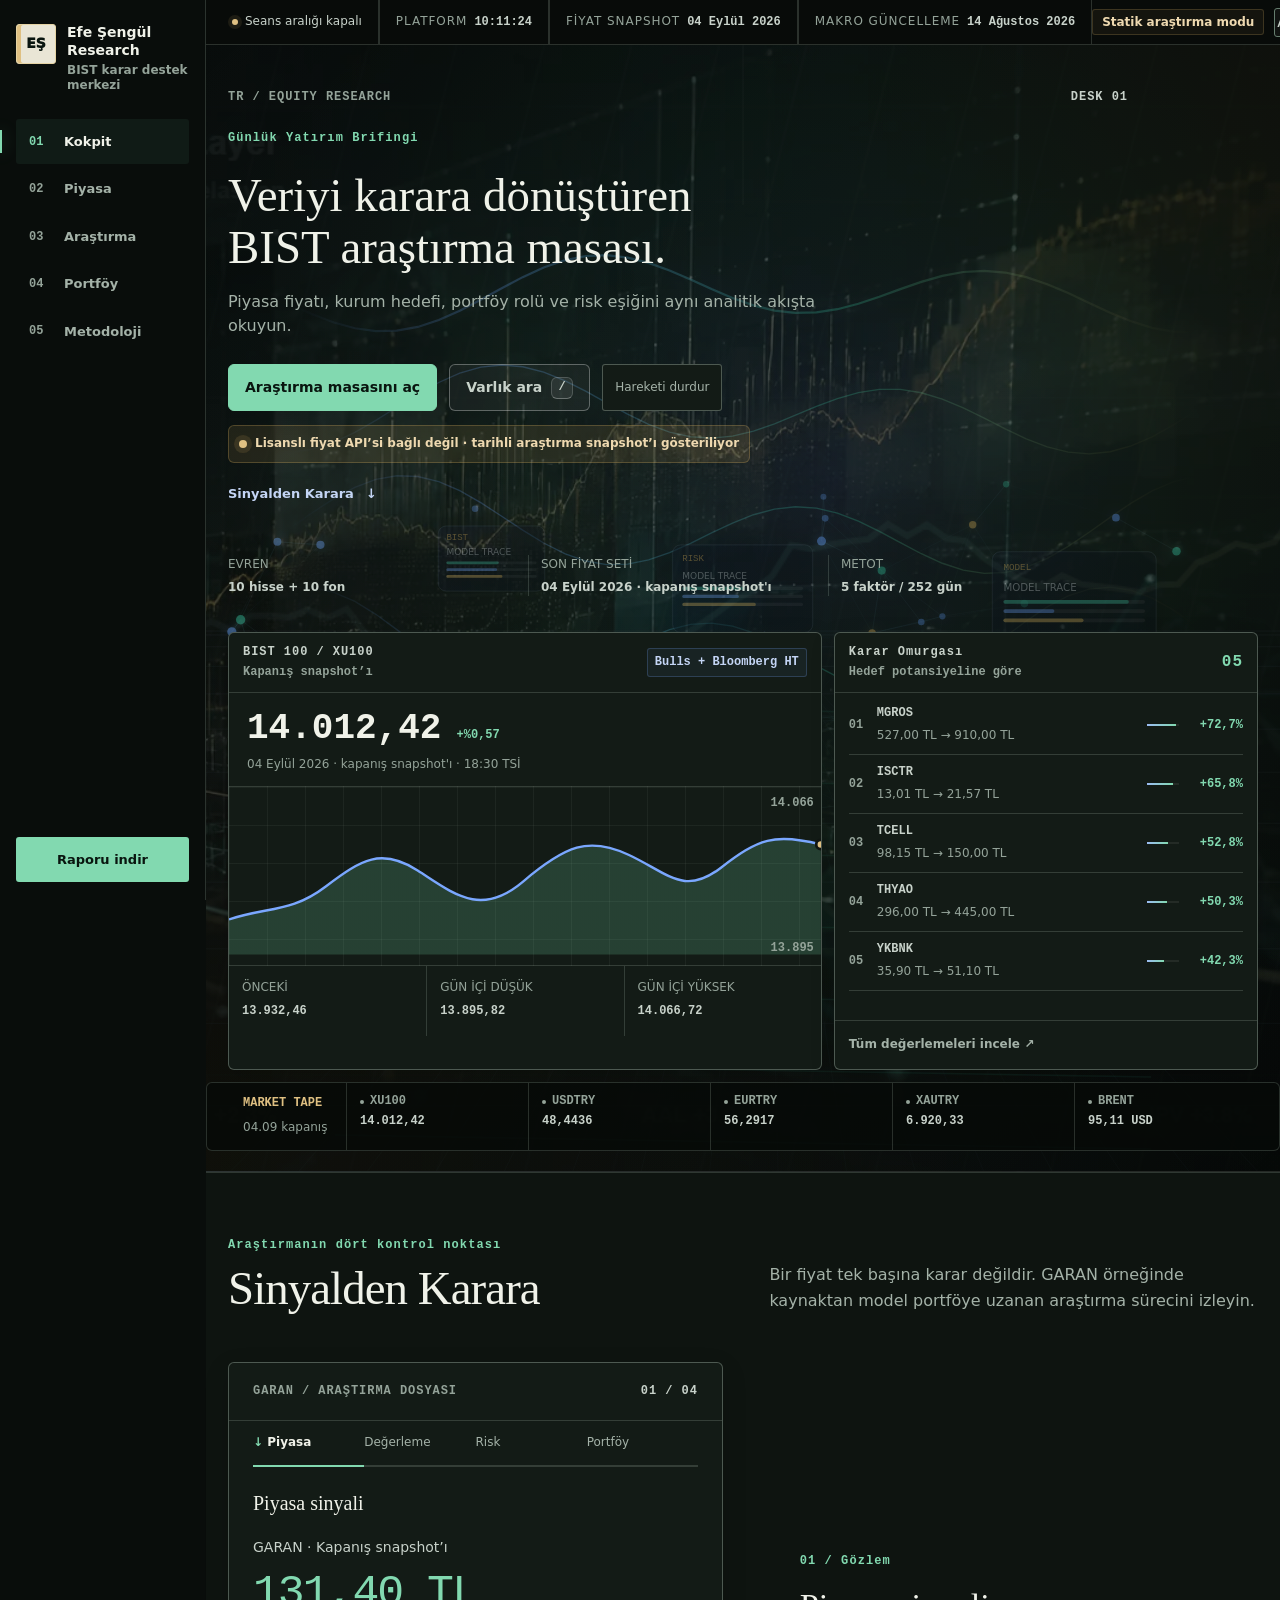
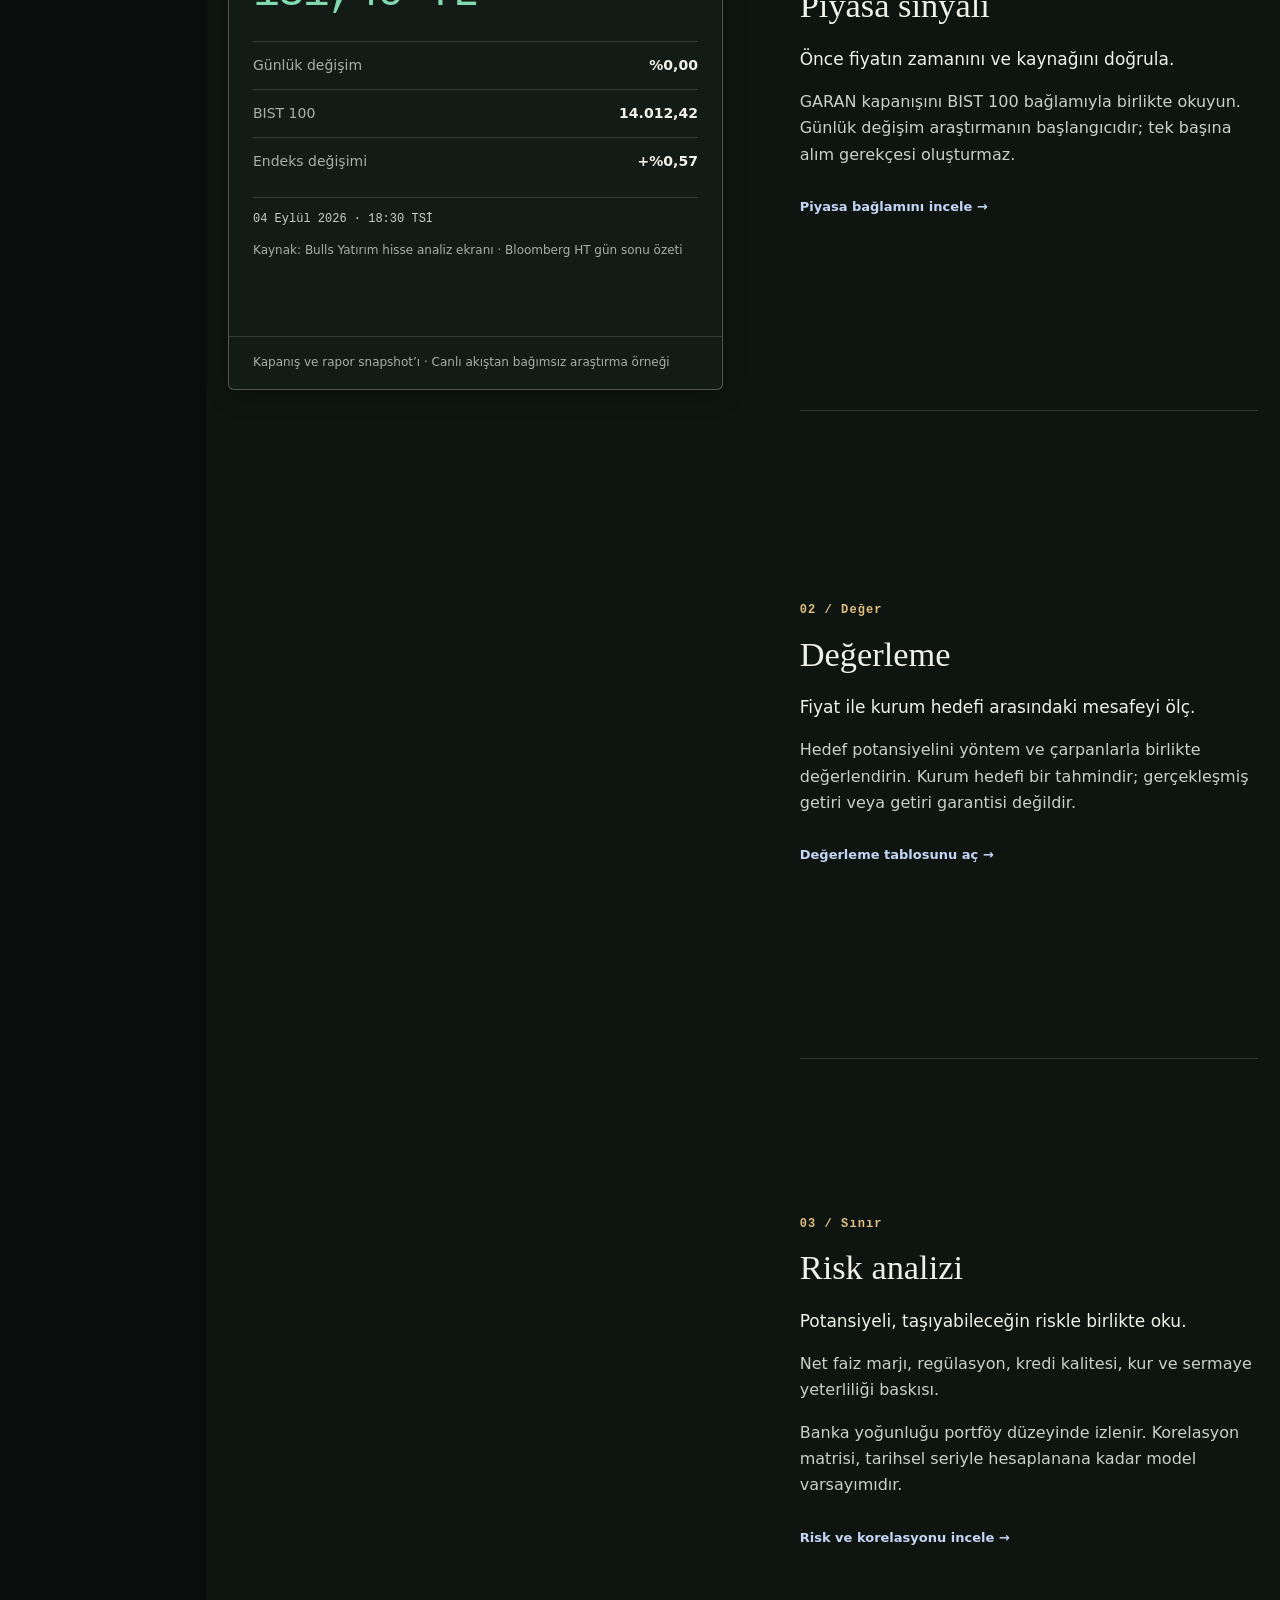
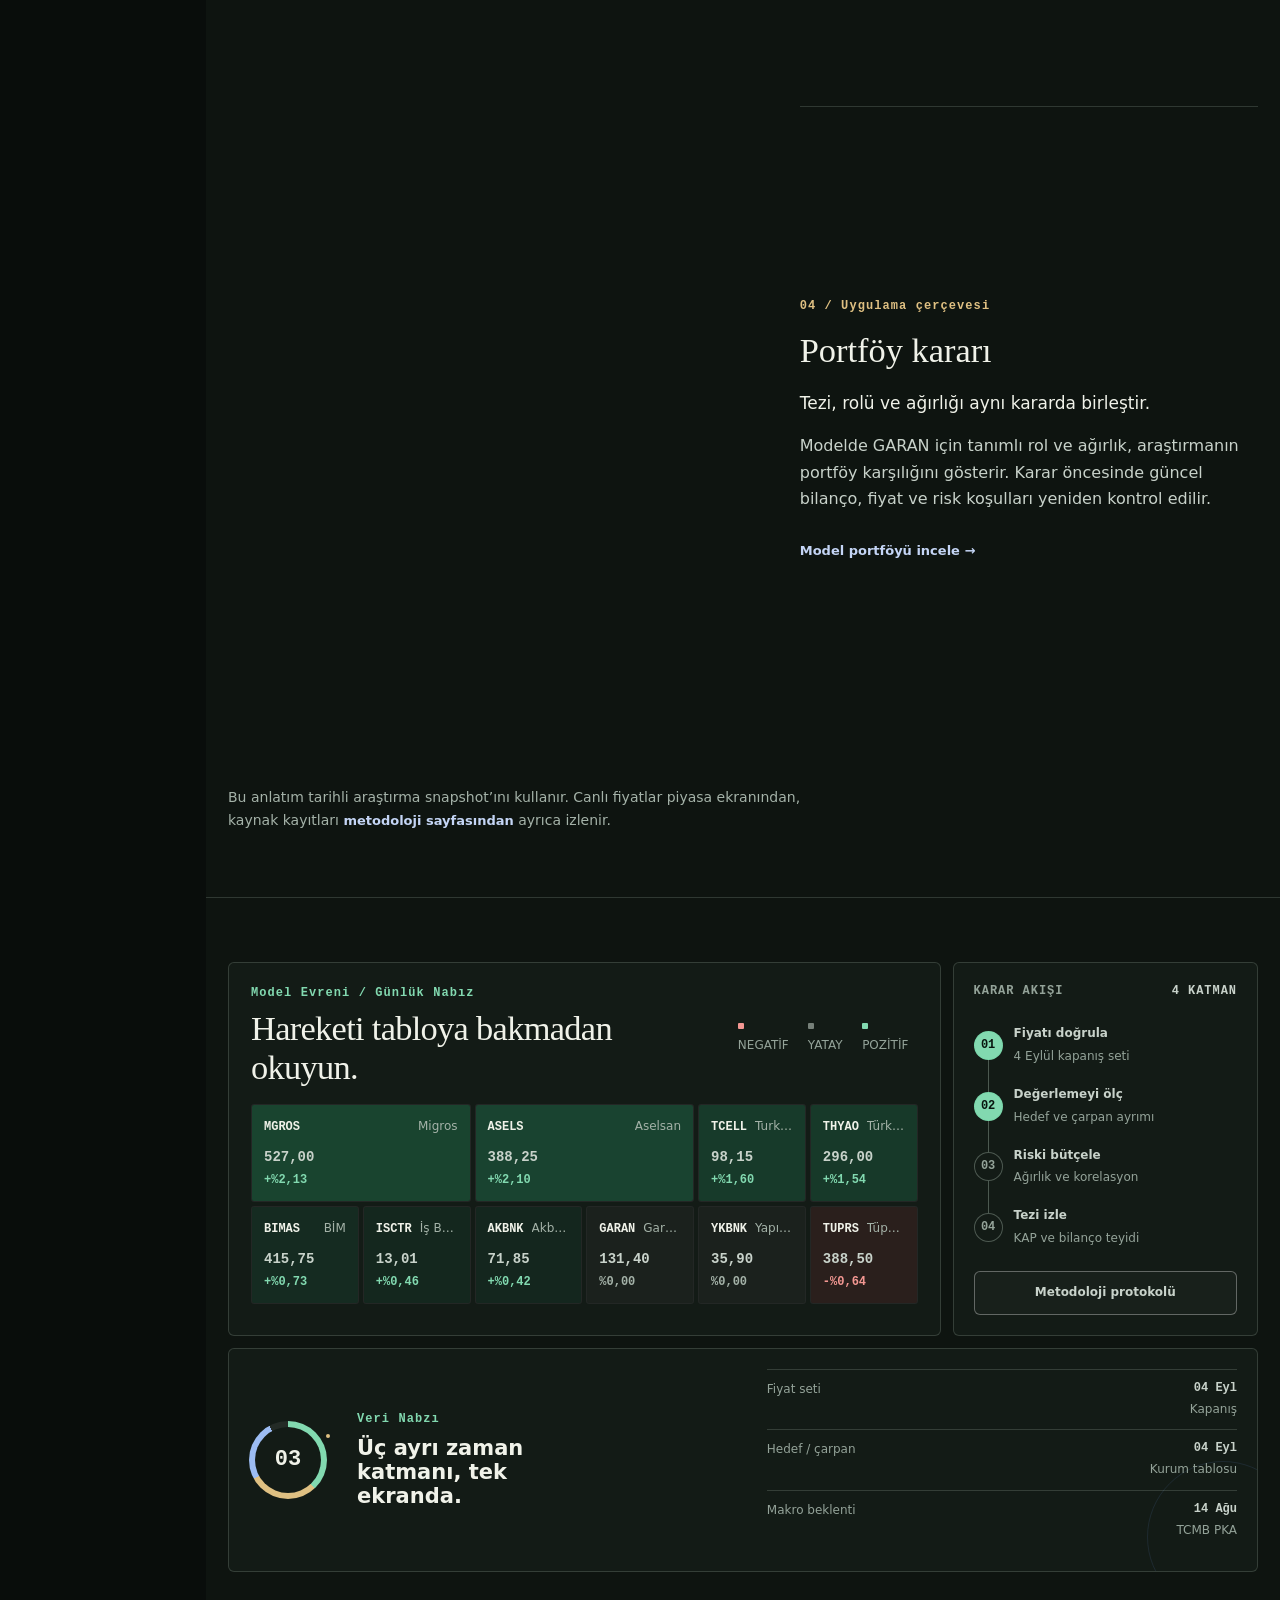
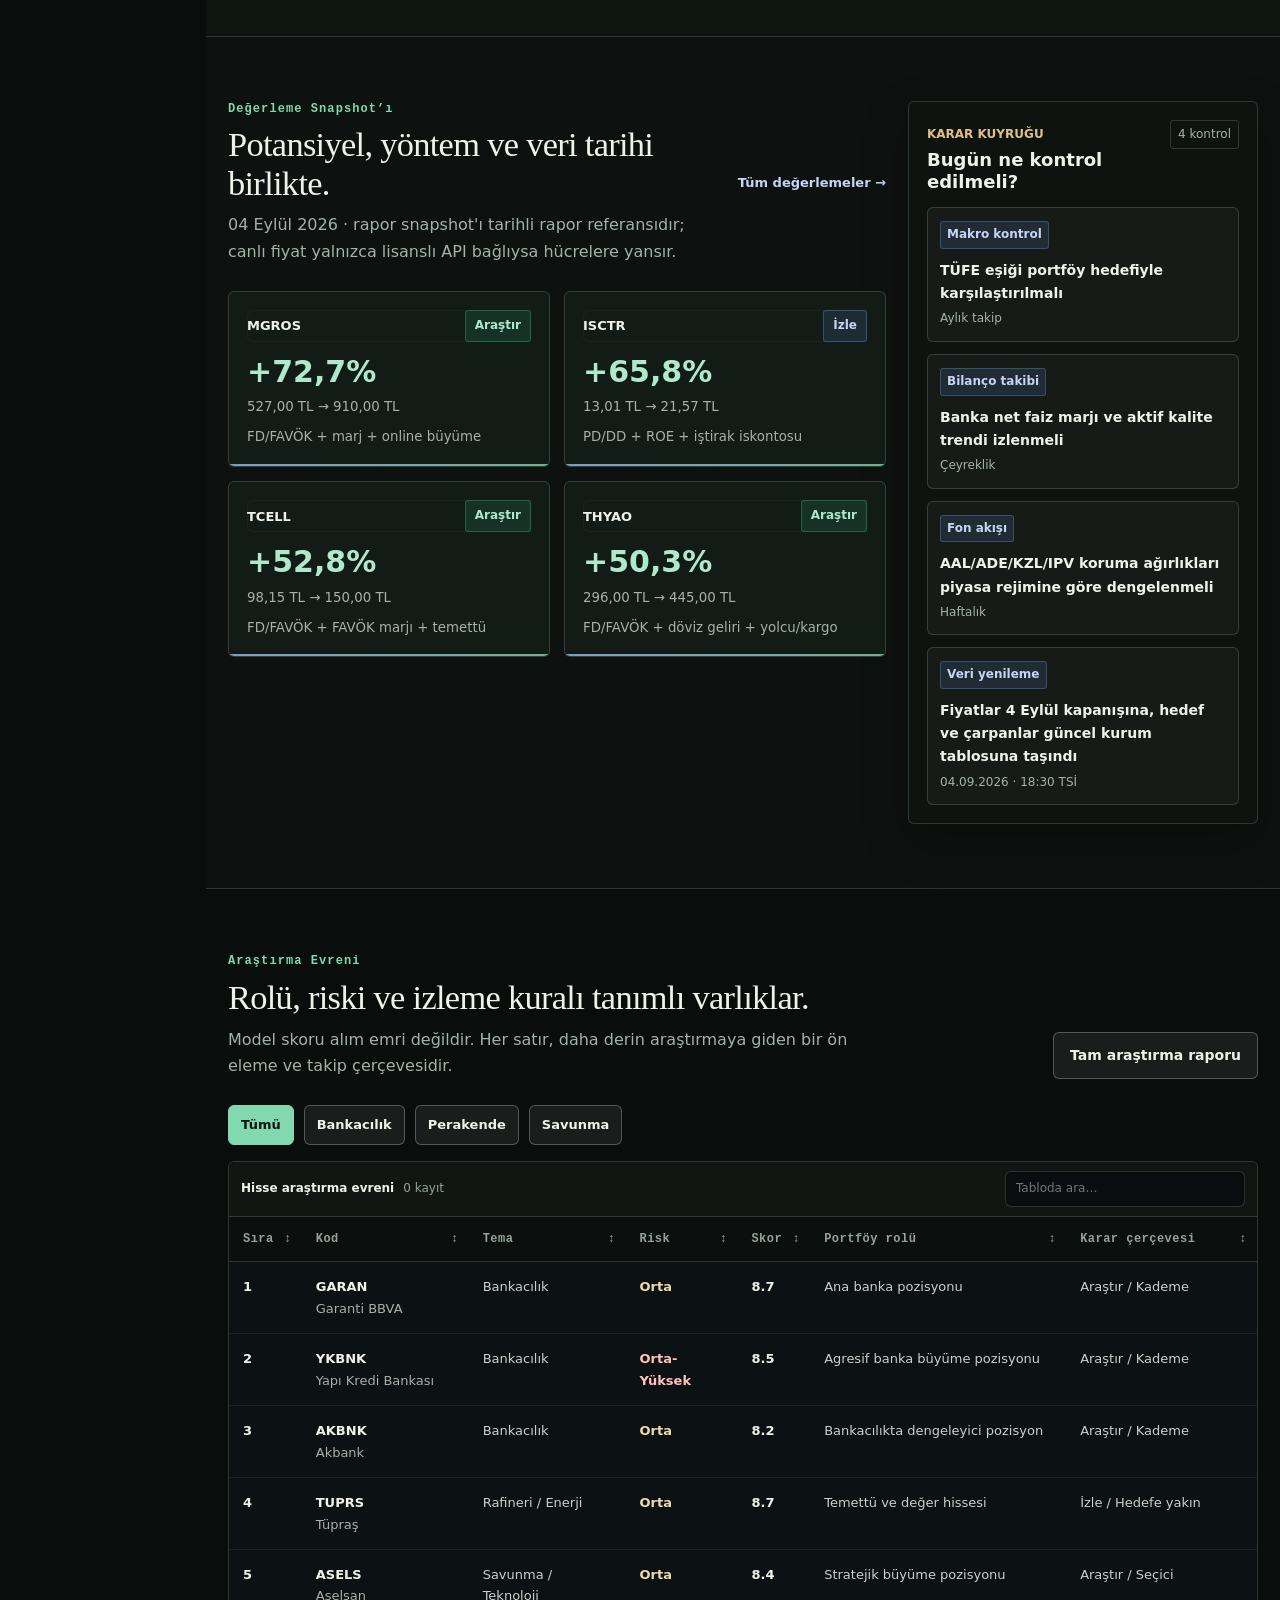
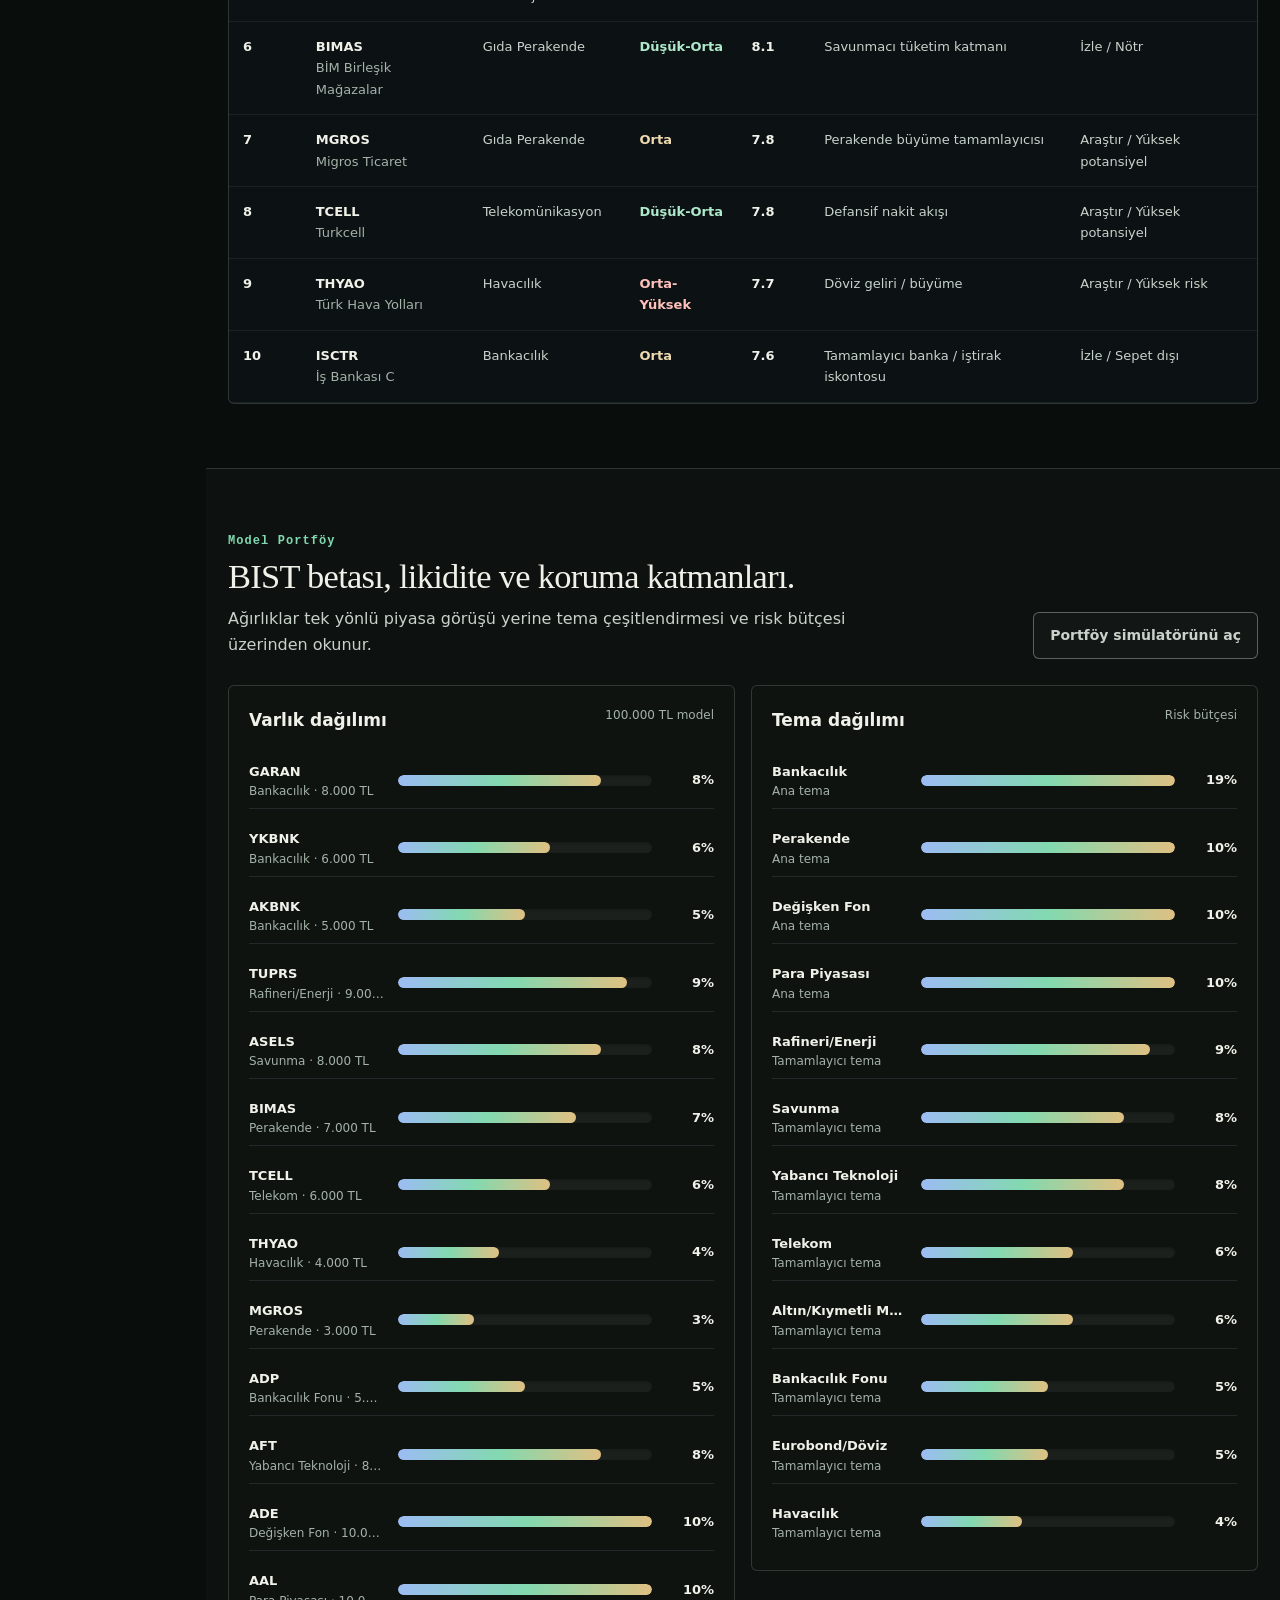
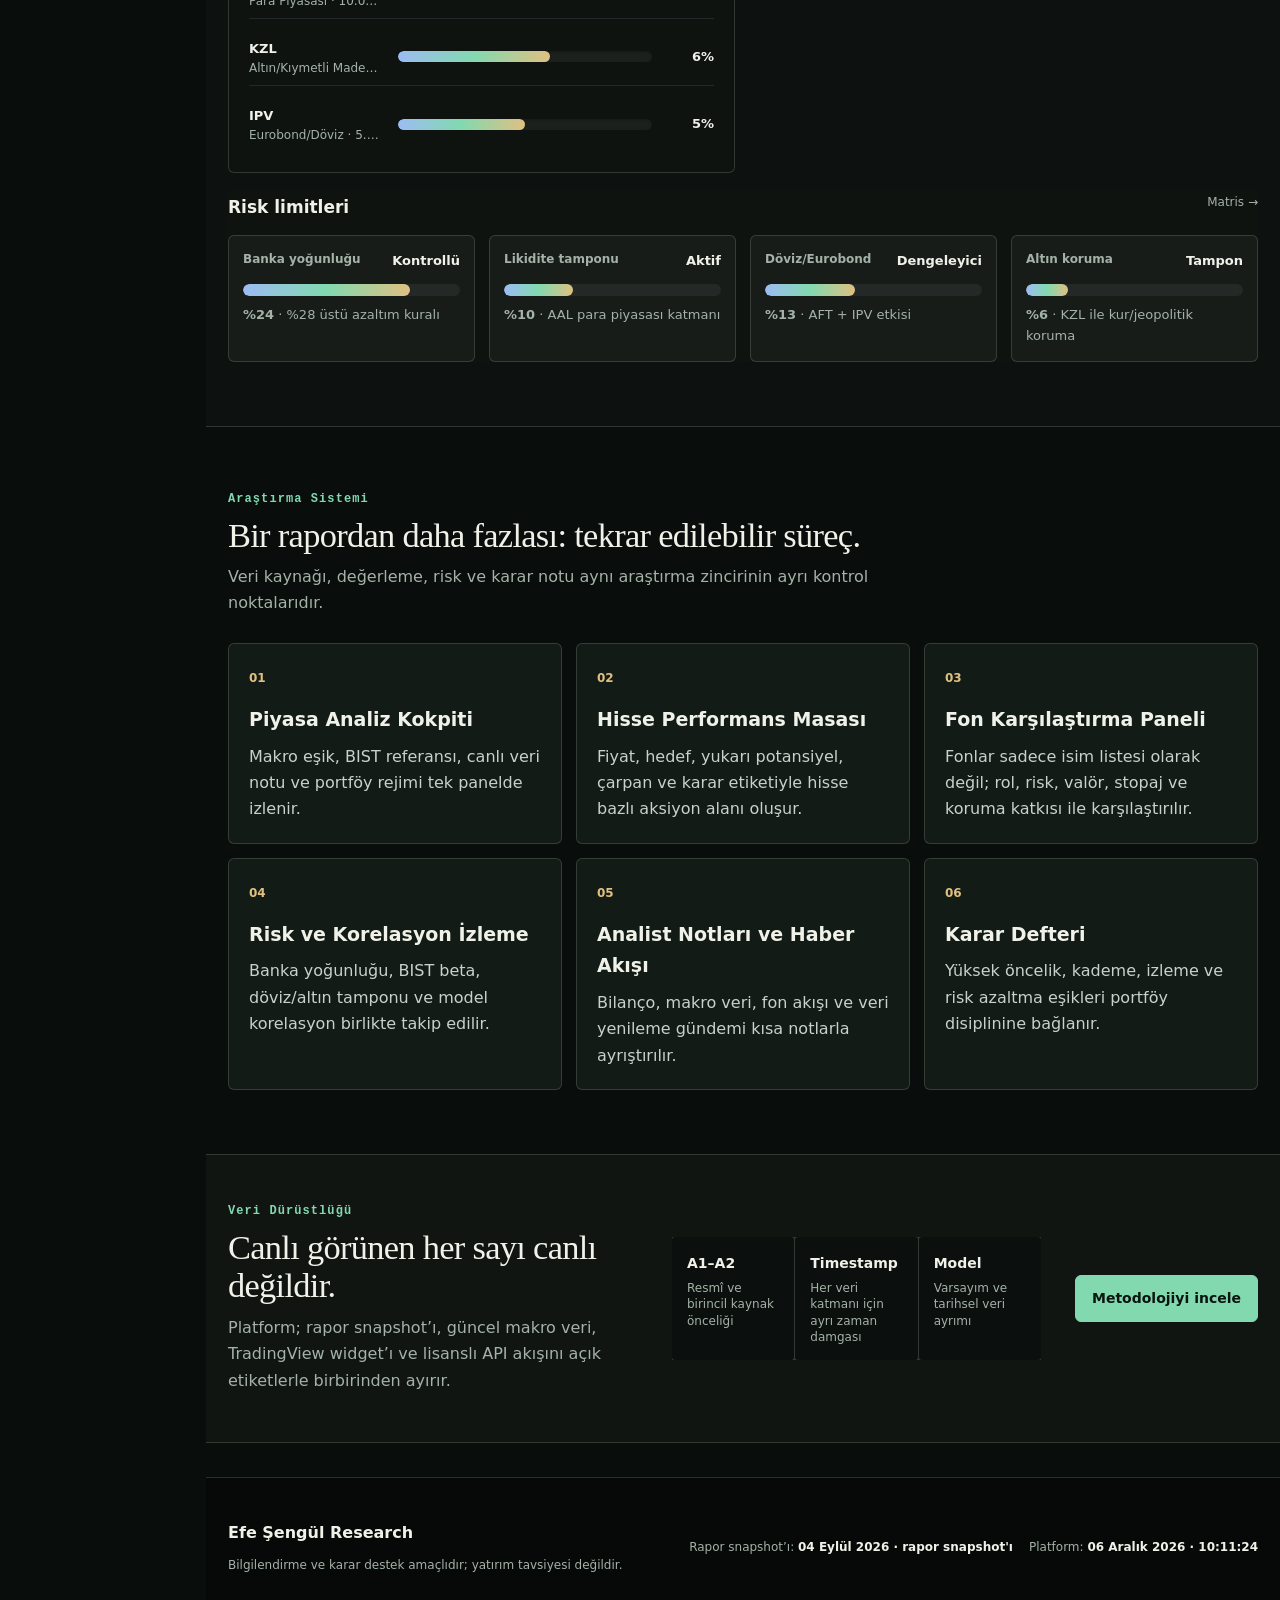
==== index.html @ 3cf21841 "feat: Faz 2 basariyla tamamlandi ve dinamik platform UI entegre edildi" ====
<!doctype html>
<html lang="tr">
<head>
  <meta charset="utf-8">
  <meta name="viewport" content="width=device-width, initial-scale=1">
  <meta name="theme-color" content="#080b0d">
  <title>Efe Şengül Research | BIST Karar Destek Merkezi</title>
  <meta name="description" content="BIST araştırma evreni, değerleme, model portföy, risk ve metodoloji katmanlarını tek analist çalışma alanında birleştiren karar destek platformu.">
  <link rel="icon" href="assets/img/logo.svg" type="image/svg+xml">
  <link rel="stylesheet" href="assets/css/styles.css?v=3.4.0">
  <link rel="stylesheet" href="assets/css/research-os.css?v=3.4.0">
  <script defer src="assets/js/data.js?v=3.4.0"></script>
  <script defer src="assets/js/finance-3d-background.js?v=3.4.0"></script>
  <script defer src="assets/js/app.js?v=3.4.0"></script>
  <script defer blocking="render" src="assets/js/platform-ui.js?v=3.4.0"></script>
  <script defer src="assets/js/live-adapter.js?v=3.4.0"></script>
</head>
<body data-page="home" data-scene="network">
  <div class="market-backdrop" aria-hidden="true"></div>
  <a class="skip-link" href="#main">İçeriğe geç</a>

  <nav class="nav" aria-label="Ana navigasyon">
    <div class="container nav-inner">
      <a class="brand" href="index.html" aria-label="Efe Şengül Research ana sayfa">
        <span class="brand-mark">EŞ</span>
        <span>Efe Şengül Research<small>BIST karar destek merkezi</small></span>
      </a>
      <button class="nav-toggle" type="button" aria-controls="site-links" aria-expanded="false" aria-label="Menüyü aç"><span></span></button>
      <div class="links" id="site-links">
        <a class="active" href="index.html">Kokpit</a>
        <a href="live.html">Piyasa</a>
        <a href="report.html">Araştırma</a>
        <a href="portfolio.html">Portföy</a>
        <a href="methodology.html">Metodoloji</a>
        <a class="btn primary small" href="downloads/BIST_Rapor_Efe_AI_Profesyonel_Final.docx">Raporu indir</a>
      </div>
    </div>
  </nav>

  <header class="hero os-workbench">
    <video class="hero-video" muted loop playsinline preload="none" poster="assets/img/finance-depth-poster.webp">
      <source src="assets/video/market-motion.webm" type="video/webm">
    </video>
    <div class="container os-workbench-grid">
      <section class="os-briefing" aria-labelledby="workspace-title">
        <div class="os-panel-label"><span>TR / EQUITY RESEARCH</span><b>DESK 01</b></div>
        <p class="section-kicker">Günlük Yatırım Brifingi</p>
        <h1 id="workspace-title">Veriyi karara dönüştüren BIST araştırma masası.</h1>
        <p class="lead">Piyasa fiyatı, kurum hedefi, portföy rolü ve risk eşiğini aynı analitik akışta okuyun.</p>
        <div class="hero-actions">
          <a class="btn primary" href="report.html#valuation">Araştırma masasını aç</a>
          <button class="btn ghost" type="button" data-open-search>Varlık ara <kbd>/</kbd></button>
        </div>
        <a class="text-link os-story-entry" href="#signal-to-decision">Sinyalden Karara <span aria-hidden="true">↓</span></a>
        <div class="os-briefing-meta" aria-label="Araştırma kapsamı">
          <div><span>Evren</span><b>10 hisse + 10 fon</b></div>
          <div><span>Son fiyat seti</span><b data-lock="marketReferenceDate"></b></div>
          <div><span>Metot</span><b>5 faktör / 252 gün</b></div>
        </div>
      </section>

      <section class="os-index-panel" aria-label="BIST 100 kapanış özeti">
        <div class="os-panel-head">
          <div><span>BIST 100 / XU100</span><small>Kapanış snapshot’ı</small></div>
          <span class="os-source-chip">Bulls + Bloomberg HT</span>
        </div>
        <div class="os-index-value">
          <strong data-lock="bistReference" data-live-symbol="XU100" data-live-field="market-price" data-live-format="index"></strong>
          <em class="is-up" data-lock="bistDailyChange" data-live-symbol="XU100" data-live-field="change"></em>
          <small><span data-lock="marketReferenceDate"></span> · <span data-lock="marketReferenceTime"></span></small>
        </div>
        <div class="os-range-chart" aria-label="BIST 100 seans aralığı">
          <span class="os-grid-label top" data-live-symbol="XU100" data-live-field="high">14.066</span>
          <span class="os-grid-label bottom" data-live-symbol="XU100" data-live-field="low">13.895</span>
          <svg viewBox="0 0 640 170" role="img" aria-label="BIST 100 kapanış seansı için görsel ritim">
            <defs>
              <linearGradient id="osLine" x1="0" y1="0" x2="640" y2="0">
                <stop stop-color="#7aa7ff"/>
                <stop offset=".55" stop-color="#72d6a6"/>
                <stop offset="1" stop-color="#e2ba68"/>
              </linearGradient>
              <linearGradient id="osArea" x1="0" y1="0" x2="0" y2="170">
                <stop stop-color="#72d6a6" stop-opacity=".2"/>
                <stop offset="1" stop-color="#72d6a6" stop-opacity="0"/>
              </linearGradient>
            </defs>
            <path class="os-area" d="M0 132 C42 118 67 125 105 96 S165 54 204 79 S272 130 318 91 S389 42 432 62 S492 107 532 76 S590 38 640 51 L640 170 L0 170 Z"/>
            <path class="os-line" d="M0 132 C42 118 67 125 105 96 S165 54 204 79 S272 130 318 91 S389 42 432 62 S492 107 532 76 S590 38 640 51"/>
            <circle cx="640" cy="51" r="5"/>
          </svg>
        </div>
        <div class="os-range-stats">
          <div><span>Önceki</span><b data-lock="bistPrevious" data-live-symbol="XU100" data-live-field="previous"></b></div>
          <div><span>Gün içi düşük</span><b data-lock="bistLow" data-live-symbol="XU100" data-live-field="low"></b></div>
          <div><span>Gün içi yüksek</span><b data-lock="bistHigh" data-live-symbol="XU100" data-live-field="high"></b></div>
        </div>
      </section>

      <aside class="os-signal-panel" aria-label="Değerleme sinyalleri">
        <div class="os-panel-head">
          <div><span>Karar Omurgası</span><small>Hedef potansiyeline göre</small></div>
          <b>05</b>
        </div>
        <div id="signal-ladder" class="os-signal-ladder"></div>
        <a class="os-panel-link" href="report.html#valuation">Tüm değerlemeleri incele <span aria-hidden="true">↗</span></a>
      </aside>
    </div>
    <div class="container os-tape-shell" aria-label="Piyasa göstergeleri">
      <div class="os-tape-intro"><span>MARKET TAPE</span><small>04.09 kapanış</small></div>
      <div id="market-tape" class="os-market-tape"></div>
    </div>
  </header>

  <main id="main">
    <section class="os-story" id="signal-to-decision" aria-labelledby="story-title">
      <div class="container">
        <div class="section-head os-story-heading">
          <div>
            <p class="section-kicker">Araştırmanın dört kontrol noktası</p>
            <h2 class="section-title" id="story-title">Sinyalden Karara</h2>
          </div>
          <p class="section-sub">Bir fiyat tek başına karar değildir. GARAN örneğinde kaynaktan model portföye uzanan araştırma sürecini izleyin.</p>
        </div>
        <div class="os-story-layout">
          <div class="os-story-board" aria-hidden="true" hidden>
            <div class="os-panel-label"><span>GARAN / ARAŞTIRMA DOSYASI</span><b data-story-counter>01 / 04</b></div>
            <ol class="os-story-track">
              <li>Piyasa</li><li>Değerleme</li><li>Risk</li><li>Portföy</li>
            </ol>
            <div class="os-story-layer" data-story-layer></div>
            <p class="os-story-board-note">Kapanış ve rapor snapshot’ı · Canlı akıştan bağımsız araştırma örneği</p>
          </div>
          <div class="os-story-steps">
            <article class="os-story-step" id="story-signal" data-story-step>
              <div class="os-story-copy">
                <p class="section-kicker">01 / Gözlem</p>
                <h3>Piyasa sinyali</h3>
                <p class="os-story-thesis">Önce fiyatın zamanını ve kaynağını doğrula.</p>
                <p>GARAN kapanışını BIST 100 bağlamıyla birlikte okuyun. Günlük değişim araştırmanın başlangıcıdır; tek başına alım gerekçesi oluşturmaz.</p>
                <a class="text-link" href="live.html">Piyasa bağlamını incele →</a>
              </div>
              <div class="os-story-evidence" data-story-evidence>
                <p class="os-story-caption">GARAN · Kapanış snapshot’ı</p>
                <strong class="os-story-number" data-story-value="price">131,40 TL</strong>
                <dl class="os-story-facts">
                  <div><dt>Günlük değişim</dt><dd data-story-value="change">%0,00</dd></div>
                  <div><dt>BIST 100</dt><dd data-story-value="index">14.012,42</dd></div>
                  <div><dt>Endeks değişimi</dt><dd data-story-value="indexChange">+%0,57</dd></div>
                </dl>
                <p class="os-story-date" data-story-value="marketDate">04 Eylül 2026 · 18:30 TSİ</p>
                <p class="os-story-source">Kaynak: <span data-story-value="marketSource">Bulls Yatırım hisse analiz ekranı</span> · <span data-story-value="indexSource">Bloomberg HT gün sonu özeti</span></p>
              </div>
            </article>
            <article class="os-story-step" id="story-valuation" data-story-step>
              <div class="os-story-copy">
                <p class="section-kicker">02 / Değer</p>
                <h3>Değerleme</h3>
                <p class="os-story-thesis">Fiyat ile kurum hedefi arasındaki mesafeyi ölç.</p>
                <p>Hedef potansiyelini yöntem ve çarpanlarla birlikte değerlendirin. Kurum hedefi bir tahmindir; gerçekleşmiş getiri veya getiri garantisi değildir.</p>
                <a class="text-link" href="report.html#valuation">Değerleme tablosunu aç →</a>
              </div>
              <div class="os-story-evidence" data-story-evidence>
                <p class="os-story-caption">GARAN · Hedef potansiyeli</p>
                <strong class="os-story-number" data-story-value="upside">+39,3%</strong>
                <div class="os-story-comparison">
                  <div><span>Kapanış</span><b data-story-value="price">131,40 TL</b><i aria-hidden="true" data-story-price-bar style="--story-fill:71.81%"></i></div>
                  <div><span>Kurum hedefi</span><b data-story-value="target">182,99 TL</b><i aria-hidden="true" style="--story-fill:100%"></i></div>
                </div>
                <p class="os-story-method" data-story-value="method">PD/DD + ROE + NIM</p>
                <p data-story-value="multiples">F/K 4,57x · PD/DD 1,13x</p>
                <p class="os-story-date" data-story-value="reportDate">04 Eylül 2026 · rapor snapshot’ı</p>
                <p class="os-story-source">Kaynak: <span data-story-value="valuationSource">Bulls kapanış + Şeker Yatırım hedef</span></p>
              </div>
            </article>
            <article class="os-story-step" id="story-risk" data-story-step>
              <div class="os-story-copy">
                <p class="section-kicker">03 / Sınır</p>
                <h3>Risk analizi</h3>
                <p class="os-story-thesis">Potansiyeli, taşıyabileceğin riskle birlikte oku.</p>
                <p data-story-value="risks">Net faiz marjı, regülasyon, kredi kalitesi, kur ve sermaye yeterliliği baskısı.</p>
                <p>Banka yoğunluğu portföy düzeyinde izlenir. Korelasyon matrisi, tarihsel seriyle hesaplanana kadar model varsayımıdır.</p>
                <a class="text-link" href="portfolio.html#correlation">Risk ve korelasyonu incele →</a>
              </div>
              <div class="os-story-evidence" data-story-evidence>
                <p class="os-story-caption">Model portföy · Banka yoğunluğu</p>
                <strong class="os-story-number" data-story-value="bankWeight">%24</strong>
                <div class="os-story-risk-scale" aria-hidden="true"><i data-story-risk-bar style="--story-fill:24%"></i></div>
                <p class="os-story-scale-label">Toplam model portföy içindeki pay · 0–100%</p>
                <dl class="os-story-facts">
                  <div><dt>Kontrol durumu</dt><dd data-story-value="bankStatus">Kontrollü</dd></div>
                  <div><dt>Azaltım kuralı</dt><dd data-story-value="bankRule">%28 üstü azaltım kuralı</dd></div>
                  <div><dt>GARAN risk sınıfı</dt><dd data-story-value="risk">Orta</dd></div>
                </dl>
                <p class="os-story-date" data-story-value="reportDate">04 Eylül 2026 · rapor snapshot’ı</p>
                <p class="os-story-source">Kaynak: Araştırma modeli · Risk bütçesi ve izleme kuralları</p>
              </div>
            </article>
            <article class="os-story-step" id="story-decision" data-story-step>
              <div class="os-story-copy">
                <p class="section-kicker">04 / Uygulama çerçevesi</p>
                <h3>Portföy kararı</h3>
                <p class="os-story-thesis">Tezi, rolü ve ağırlığı aynı kararda birleştir.</p>
                <p>Modelde GARAN için tanımlı rol ve ağırlık, araştırmanın portföy karşılığını gösterir. Karar öncesinde güncel bilanço, fiyat ve risk koşulları yeniden kontrol edilir.</p>
                <a class="text-link" href="portfolio.html">Model portföyü incele →</a>
              </div>
              <div class="os-story-evidence" data-story-evidence>
                <p class="os-story-caption">GARAN · Model ağırlığı</p>
                <strong class="os-story-number" data-story-value="weight">%8</strong>
                <p class="os-story-decision" data-story-value="decision">Araştır / Kademe</p>
                <dl class="os-story-facts">
                  <div><dt>Portföy rolü</dt><dd data-story-value="role">Ana banka pozisyonu</dd></div>
                  <div><dt>Model tutarı</dt><dd data-story-value="amount">8.000 TL</dd></div>
                  <div><dt>Toplam model</dt><dd data-story-value="capital">100.000 TL</dd></div>
                </dl>
                <p class="os-story-date" data-story-value="reportDate">04 Eylül 2026 · rapor snapshot’ı</p>
                <p class="os-story-source">Kaynak: Araştırma modeli · Bilgilendirme amaçlıdır; yatırım tavsiyesi değildir.</p>
              </div>
            </article>
          </div>
        </div>
        <p class="os-story-footnote">Bu anlatım tarihli araştırma snapshot’ını kullanır. Canlı fiyatlar piyasa ekranından, kaynak kayıtları <a class="text-link" href="methodology.html">metodoloji sayfasından</a> ayrıca izlenir.</p>
      </div>
    </section>
    <section class="os-intelligence-section" aria-labelledby="intelligence-title">
      <div class="container os-intelligence-grid">
        <div class="os-heatmap-panel">
          <div class="section-head compact-head">
            <div>
              <p class="section-kicker">Model Evreni / Günlük Nabız</p>
              <h2 class="section-title" id="intelligence-title">Hareketi tabloya bakmadan okuyun.</h2>
            </div>
            <div class="os-heat-legend"><span class="down">Negatif</span><span class="flat">Yatay</span><span class="up">Pozitif</span></div>
          </div>
          <div id="market-heatmap" class="os-market-heatmap"></div>
        </div>

        <div class="os-decision-axis" aria-label="Karar araştırma akışı">
          <div class="os-panel-label"><span>KARAR AKIŞI</span><b>4 KATMAN</b></div>
          <ol>
            <li class="is-complete"><span>01</span><div><b>Fiyatı doğrula</b><small>4 Eylül kapanış seti</small></div></li>
            <li class="is-complete"><span>02</span><div><b>Değerlemeyi ölç</b><small>Hedef ve çarpan ayrımı</small></div></li>
            <li><span>03</span><div><b>Riski bütçele</b><small>Ağırlık ve korelasyon</small></div></li>
            <li><span>04</span><div><b>Tezi izle</b><small>KAP ve bilanço teyidi</small></div></li>
          </ol>
          <a class="btn ghost" href="methodology.html">Metodoloji protokolü</a>
        </div>

        <aside class="os-provenance-panel" aria-label="Veri tazelik özeti">
          <div class="os-freshness-orbit" aria-hidden="true"><span>03</span><i></i></div>
          <div>
            <p class="section-kicker">Veri Nabzı</p>
            <h2>Üç ayrı zaman katmanı, tek ekranda.</h2>
          </div>
          <dl>
            <div><dt>Fiyat seti</dt><dd><b>04 Eyl</b><span>Kapanış</span></dd></div>
            <div><dt>Hedef / çarpan</dt><dd><b>04 Eyl</b><span>Kurum tablosu</span></dd></div>
            <div><dt>Makro beklenti</dt><dd><b>14 Ağu</b><span>TCMB PKA</span></dd></div>
          </dl>
        </aside>
      </div>
    </section>

    <section class="band decision-workspace">
      <div class="container decision-layout">
        <div class="workspace-primary">
          <div class="section-head compact-head">
            <div>
              <p class="section-kicker">Değerleme Snapshot’ı</p>
              <h2 class="section-title">Potansiyel, yöntem ve veri tarihi birlikte.</h2>
              <p class="section-sub"><span data-lock="dataDate"></span> tarihli rapor referansıdır; canlı fiyat yalnızca lisanslı API bağlıysa hücrelere yansır.</p>
            </div>
            <a class="text-link" href="report.html#valuation">Tüm değerlemeler →</a>
          </div>
          <div class="valuation-grid" id="valuation-cards"></div>
        </div>
        <aside class="workspace-aside" aria-label="Karar kontrol listesi">
          <div class="aside-head"><div><small>KARAR KUYRUĞU</small><h2>Bugün ne kontrol edilmeli?</h2></div><span class="count-badge">4 kontrol</span></div>
          <div class="feed-list" id="analysis-feed"></div>
        </aside>
      </div>
    </section>

    <section>
      <div class="container">
        <div class="section-head">
          <div>
            <p class="section-kicker">Araştırma Evreni</p>
            <h2 class="section-title">Rolü, riski ve izleme kuralı tanımlı varlıklar.</h2>
            <p class="section-sub">Model skoru alım emri değildir. Her satır, daha derin araştırmaya giden bir ön eleme ve takip çerçevesidir.</p>
          </div>
          <a class="btn" href="report.html#universe">Tam araştırma raporu</a>
        </div>
        <div class="filters" aria-label="Sektör filtresi">
          <button class="btn small filter active" data-filter="all">Tümü</button>
          <button class="btn small filter" data-filter="Bankacılık">Bankacılık</button>
          <button class="btn small filter" data-filter="Perakende">Perakende</button>
          <button class="btn small filter" data-filter="Savunma">Savunma</button>
        </div>
        <div class="table-wrap data-table-shell" data-table-title="Hisse araştırma evreni">
          <table>
            <thead><tr><th>Sıra</th><th>Kod</th><th>Tema</th><th>Risk</th><th>Skor</th><th>Portföy rolü</th><th>Karar çerçevesi</th></tr></thead>
            <tbody id="stock-table"></tbody>
          </table>
        </div>
      </div>
    </section>

    <section class="dark-band portfolio-preview">
      <div class="container">
        <div class="section-head">
          <div>
            <p class="section-kicker">Model Portföy</p>
            <h2 class="section-title">BIST betası, likidite ve koruma katmanları.</h2>
            <p class="section-sub">Ağırlıklar tek yönlü piyasa görüşü yerine tema çeşitlendirmesi ve risk bütçesi üzerinden okunur.</p>
          </div>
          <a class="btn ghost" href="portfolio.html">Portföy simülatörünü aç</a>
        </div>
        <div class="portfolio-dashboard">
          <div class="allocation-panel">
            <div class="panel-title"><h3>Varlık dağılımı</h3><span>100.000 TL model</span></div>
            <div id="portfolio-bars" class="bars"></div>
          </div>
          <div class="allocation-panel">
            <div class="panel-title"><h3>Tema dağılımı</h3><span>Risk bütçesi</span></div>
            <div id="theme-bars" class="bars"></div>
          </div>
          <div class="risk-panel">
            <div class="panel-title"><h3>Risk limitleri</h3><a href="portfolio.html#correlation">Matris →</a></div>
            <div class="risk-grid compact-risk" id="risk-indicators"></div>
          </div>
        </div>
      </div>
    </section>

    <section>
      <div class="container">
        <div class="section-head compact-head">
          <div>
            <p class="section-kicker">Araştırma Sistemi</p>
            <h2 class="section-title">Bir rapordan daha fazlası: tekrar edilebilir süreç.</h2>
            <p class="section-sub">Veri kaynağı, değerleme, risk ve karar notu aynı araştırma zincirinin ayrı kontrol noktalarıdır.</p>
          </div>
        </div>
        <div class="module-grid" id="platform-modules"></div>
      </div>
    </section>

    <section class="credibility-band">
      <div class="container credibility-layout">
        <div>
          <p class="section-kicker">Veri Dürüstlüğü</p>
          <h2 class="section-title">Canlı görünen her sayı canlı değildir.</h2>
          <p class="section-sub">Platform; rapor snapshot’ı, güncel makro veri, TradingView widget’ı ve lisanslı API akışını açık etiketlerle birbirinden ayırır.</p>
        </div>
        <div class="credibility-points">
          <div><b>A1–A2</b><span>Resmî ve birincil kaynak önceliği</span></div>
          <div><b>Timestamp</b><span>Her veri katmanı için ayrı zaman damgası</span></div>
          <div><b>Model</b><span>Varsayım ve tarihsel veri ayrımı</span></div>
        </div>
        <a class="btn primary" href="methodology.html">Metodolojiyi incele</a>
      </div>
    </section>
  </main>

  <footer class="footer">
    <div class="container footer-grid">
      <div><b>Efe Şengül Research</b><div class="disclaimer">Bilgilendirme ve karar destek amaçlıdır; yatırım tavsiyesi değildir.</div></div>
      <div class="footer-meta"><span>Rapor snapshot’ı: <b data-lock="dataDate"></b></span><span>Platform: <b data-clock="date-time"></b></span></div>
    </div>
  </footer>

</body>
</html>
---- assets/css/styles.css ----
:root{
  /* Shared design decisions. Existing component names below are aliases. */
  --color-bg:#090d0b;
  --color-bg-soft:#0e1410;
  --color-surface:#131b16;
  --color-surface-raised:#1b261f;
  --color-surface-high:#223027;
  --color-text:#f0f2e9;
  --color-text-secondary:#c8d2ca;
  --color-text-muted:#a4b2a8;
  --color-text-subtle:#94a399;
  --color-on-accent:#09150f;
  --color-signal:#82d9b0;
  --color-signal-light:#afe9cc;
  --color-reference:#9cbcf3;
  --color-reference-light:#c4d5f5;
  --color-caution:#dfc082;
  --color-caution-light:#eed9b0;
  --color-risk:#f39792;
  --color-risk-light:#ffc1bb;
  --color-border:rgba(200,219,206,.18);
  --color-border-strong:rgba(200,219,206,.32);
  --color-border-control:#657d6e;
  --color-focus:var(--color-signal-light);
  --font-ui:"Segoe UI",system-ui,-apple-system,BlinkMacSystemFont,Arial,sans-serif;
  --font-editorial:Georgia,"Times New Roman",serif;
  --font-data:Consolas,"SFMono-Regular",Menlo,monospace;
  --text-caption:.75rem;
  --text-small:.8125rem;
  --text-ui:.875rem;
  --text-body:1rem;
  --text-lead:1.0625rem;
  --text-card:1.25rem;
  --text-section:clamp(1.75rem,1.35rem + 1vw,2.25rem);
  --text-display:clamp(2.25rem,1.65rem + 1.6vw,3.25rem);
  --leading-body:1.65;
  --leading-compact:1.4;
  --leading-heading:1.12;
  --measure-copy:65ch;
  --measure-lead:60ch;
  --measure-title:24ch;
  --space-1:4px;
  --space-2:8px;
  --space-3:12px;
  --space-4:16px;
  --space-5:20px;
  --space-6:24px;
  --space-8:32px;
  --space-12:48px;
  --space-16:64px;
  --space-24:96px;
  --space-section:clamp(44px,5vw,72px);
  --page-gutter:clamp(16px,2.2vw,32px);
  --radius-xs:3px;
  --radius-sm:6px;
  --radius-md:10px;
  --shadow-sm:0 8px 24px rgba(0,0,0,.16);
  --shadow-md:0 18px 48px rgba(0,0,0,.24);
  --shadow-lg:0 28px 80px rgba(0,0,0,.4);
  --motion-micro:180ms;
  --motion-ui:400ms;
  --motion-narrative:760ms;
  --ease-out:cubic-bezier(.22,1,.36,1);
  --bg:var(--color-bg);
  --bg-2:var(--color-bg-soft);
  --bg-3:var(--color-surface);
  --surface:var(--color-surface);
  --surface-2:var(--color-surface-raised);
  --surface-3:var(--color-surface-high);
  --surface-soft:rgba(255,255,255,.04);
  --ink:var(--color-text);
  --ink-2:var(--color-text-secondary);
  --muted:var(--color-text-muted);
  --muted-2:var(--color-text-subtle);
  --line:var(--color-border);
  --line-strong:var(--color-border-strong);
  --green:var(--color-signal);
  --green-2:var(--color-signal-light);
  --blue:var(--color-reference);
  --blue-2:var(--color-reference-light);
  --gold:var(--color-caution);
  --gold-2:var(--color-caution-light);
  --red:var(--color-risk);
  --red-2:var(--color-risk-light);
  --shadow:var(--shadow-md);
  --shadow-strong:var(--shadow-lg);
  --radius:var(--radius-sm);
  --max:1480px;
  --nav-h:74px;
  --rail-h:44px;
  --tabs-h:48px;
  --shell-sticky-offset:calc(var(--rail-h) + 1px);
}

*{box-sizing:border-box}
html{scroll-behavior:smooth;background:var(--bg)}
body{
  margin:0;
  min-width:320px;
  overflow-x:hidden;
  color:var(--ink-2);
  background:
    linear-gradient(180deg,#07090a 0%,#0b1012 42%,#080b0c 100%);
  font-family:var(--font-ui);
  font-size:var(--text-body);
  line-height:var(--leading-body);
  text-rendering:optimizeLegibility;
}
body::selection{background:rgba(52,211,153,.22);color:var(--ink)}
a{color:inherit;text-decoration:none}
button,input,select,textarea{font:inherit}
img,svg,video,canvas{max-width:100%}
h1,h2,h3,p{overflow-wrap:anywhere}
.container{max-width:var(--max);margin:0 auto;padding:0 var(--space-6)}
.skip-link{
  position:absolute;
  left:24px;
  top:-64px;
  z-index:300;
  padding:10px 14px;
  border:1px solid var(--line-strong);
  border-radius:var(--radius);
  background:#f8fbff;
  color:var(--color-on-accent);
  font-weight:850;
}
.skip-link:focus{top:14px}
:focus-visible{
  outline:2px solid var(--color-focus);
  outline-offset:3px;
}

.market-backdrop{
  position:fixed;
  inset:0;
  z-index:-2;
  pointer-events:none;
  overflow:hidden;
  background:
    linear-gradient(180deg,rgba(9,13,14,.94),rgba(6,9,10,.99)),
    linear-gradient(120deg,rgba(79,209,165,.06),transparent 42%,rgba(215,179,106,.045));
}
.market-backdrop::before{
  content:"";
  position:absolute;
  inset:0;
  opacity:.42;
  background:
    linear-gradient(rgba(180,205,230,.045) 1px,transparent 1px),
    linear-gradient(90deg,rgba(180,205,230,.045) 1px,transparent 1px);
  background-size:48px 48px;
  mask-image:linear-gradient(180deg,rgba(0,0,0,.85),rgba(0,0,0,.35));
}
.market-backdrop::after{
  content:"";
  position:absolute;
  inset:-25% -10%;
  opacity:.28;
  background:
    repeating-linear-gradient(112deg,transparent 0 94px,rgba(52,211,153,.15) 95px 96px,transparent 97px 190px),
    repeating-linear-gradient(68deg,transparent 0 132px,rgba(228,183,97,.10) 133px 134px,transparent 135px 264px);
  transform:translate3d(-4%,0,0);
  animation:marketDrift 32s linear infinite;
}
@keyframes marketDrift{to{transform:translate3d(4%,0,0)}}

.nav{
  position:sticky;
  top:0;
  z-index:120;
  background:rgba(7,9,10,.88);
  border-bottom:1px solid var(--line);
  backdrop-filter:blur(18px);
}
.nav-inner{
  min-height:var(--nav-h);
  display:flex;
  align-items:center;
  justify-content:space-between;
  gap:var(--space-5);
}
.brand{
  display:flex;
  align-items:center;
  gap:var(--space-3);
  min-width:0;
  font-weight:900;
  color:var(--ink);
  flex:0 0 auto;
  white-space:nowrap;
}
.brand-mark{
  width:42px;
  height:42px;
  display:grid;
  place-items:center;
  flex:0 0 auto;
  border:1px solid rgba(240,210,140,.36);
  border-radius:var(--radius);
  color:var(--color-on-accent);
  background:linear-gradient(135deg,#d6a94f,#fff1ba 56%,#7de7c8);
  box-shadow:0 14px 34px rgba(228,183,97,.22);
  font-weight:950;
}
.brand small{
  display:block;
  margin-top:-3px;
  color:var(--muted);
  font-size:var(--text-caption);
  font-weight:700;
}
.links{
  display:flex;
  align-items:center;
  gap:var(--space-1);
}
.links a{
  padding:10px var(--space-3);
  border:1px solid transparent;
  border-radius:var(--radius);
  color:var(--ink-2);
  font-size:var(--text-ui);
  font-weight:760;
}
.links a:hover,
.links a.active{
  border-color:rgba(255,255,255,.08);
  background:rgba(255,255,255,.07);
  color:var(--ink);
}
.nav-toggle{
  display:none;
  width:42px;
  height:42px;
  border:1px solid var(--line);
  border-radius:var(--radius);
  background:rgba(255,255,255,.06);
  color:var(--ink);
  align-items:center;
  justify-content:center;
  cursor:pointer;
}
.nav-toggle span{
  display:block;
  width:18px;
  height:2px;
  background:currentColor;
  position:relative;
}
.nav-toggle span::before,
.nav-toggle span::after{
  content:"";
  position:absolute;
  left:0;
  width:18px;
  height:2px;
  background:currentColor;
}
.nav-toggle span::before{top:-6px}
.nav-toggle span::after{top:6px}

.btn{
  display:inline-flex;
  align-items:center;
  justify-content:center;
  gap:9px;
  min-height:44px;
  padding:11px var(--space-4);
  border:1px solid var(--line-strong);
  border-radius:var(--radius);
  background:rgba(255,255,255,.065);
  color:var(--ink);
  font-weight:820;
  cursor:pointer;
  transition:transform var(--motion-micro) var(--ease-out), box-shadow var(--motion-micro) var(--ease-out), border-color var(--motion-micro) var(--ease-out), background var(--motion-micro) var(--ease-out);
}
.btn:hover{
  transform:translateY(-1px);
  border-color:rgba(255,255,255,.42);
  background:rgba(255,255,255,.10);
  box-shadow:0 16px 32px rgba(0,0,0,.22);
}
.btn.primary{
  border-color:transparent;
  color:var(--color-on-accent);
  background:linear-gradient(135deg,#d8aa50,#fff0ba 56%,#7de7c8);
  box-shadow:0 18px 38px rgba(228,183,97,.24);
}
.btn.dark{background:#050b12;border-color:var(--line-strong);color:var(--ink)}
.btn.blue{
  border-color:rgba(107,166,255,.32);
  background:rgba(107,166,255,.12);
  color:var(--blue-2);
}
.btn.ghost{background:transparent;color:var(--ink);border-color:rgba(255,255,255,.32)}
.btn.small{min-height:38px;padding:var(--space-2) var(--space-3);font-size:var(--text-small)}

.hero{
  position:relative;
  overflow:hidden;
  isolation:isolate;
  color:var(--ink);
  background:
    linear-gradient(145deg,#060809 0%,#0d1517 52%,#111b1d 100%);
}
.hero-video{
  position:absolute;
  inset:0;
  z-index:0;
  width:100%;
  height:100%;
  object-fit:cover;
  opacity:.15;
  filter:saturate(.92) contrast(1.12) brightness(.72);
  pointer-events:none;
}
.finance-bg-canvas{
  position:absolute;
  inset:0;
  z-index:1;
  width:100%;
  height:100%;
  pointer-events:none;
  opacity:.86;
  mix-blend-mode:screen;
}
.hero::before{
  content:"";
  position:absolute;
  inset:0;
  z-index:2;
  opacity:.72;
  pointer-events:none;
  background:
    linear-gradient(90deg,rgba(7,9,10,.96) 0%,rgba(7,10,11,.76) 43%,rgba(7,10,11,.42) 100%),
    linear-gradient(rgba(255,255,255,.05) 1px,transparent 1px),
    linear-gradient(90deg,rgba(255,255,255,.045) 1px,transparent 1px);
  background-size:auto,44px 44px,44px 44px;
}
.hero::after{
  content:"";
  position:absolute;
  z-index:2;
  left:0;
  right:0;
  bottom:-1px;
  height:160px;
  pointer-events:none;
  background:linear-gradient(180deg,transparent,rgba(5,11,18,.75) 62%,var(--bg));
}
.home-hero{padding:var(--space-8) 0 var(--space-5)}
.page-hero{padding:58px 0 46px}
.hero .container{position:relative;z-index:3}
.hero-grid{
  display:grid;
  grid-template-columns:minmax(0,1.06fr) minmax(410px,.94fr);
  gap:42px;
  align-items:center;
}
.eyebrow{
  display:inline-flex;
  align-items:center;
  gap:9px;
  padding:7px 10px;
  border:1px solid rgba(228,183,97,.24);
  border-radius:var(--radius);
  background:rgba(228,183,97,.08);
  color:var(--gold-2);
  font-size:var(--text-small);
  font-weight:880;
}
.status-dot{
  width:9px;
  height:9px;
  border-radius:50%;
  background:var(--green);
  box-shadow:0 0 0 5px rgba(52,211,153,.14);
}
h1{
  font-family:var(--font-editorial);
  max-width:930px;
  margin:18px 0 18px;
  color:var(--ink);
  font-size:48px;
  line-height:1.04;
  letter-spacing:0;
}
.page-hero h1{max-width:820px;font-size:46px}
.lead{
  max-width:var(--measure-lead);
  margin:0;
  color:var(--ink-2);
  font-size:19px;
}
.hero-actions{
  display:flex;
  flex-wrap:wrap;
  gap:var(--space-3);
  margin-top:28px;
}
.hero-actions .btn.ghost{
  border-color:rgba(255,255,255,.30);
  background:rgba(255,255,255,.045);
}
.hero-actions .btn.ghost:hover{background:rgba(255,255,255,.10)}
.live-data-status{
  display:inline-flex;
  align-items:center;
  width:max-content;
  max-width:100%;
  margin-top:14px;
  padding:var(--space-2) 10px;
  border:1px solid rgba(228,183,97,.25);
  border-radius:var(--radius);
  background:rgba(228,183,97,.10);
  color:var(--gold-2);
  font-size:var(--text-caption);
  font-weight:820;
}
.live-data-status::before{
  content:"";
  width:8px;
  height:8px;
  margin-right:var(--space-2);
  border-radius:50%;
  background:var(--gold);
  box-shadow:0 0 0 5px rgba(228,183,97,.12);
}
.live-data-status[data-state="live"]{
  border-color:rgba(52,211,153,.30);
  background:rgba(52,211,153,.10);
  color:var(--green-2);
}
.live-data-status[data-state="live"]::before{
  background:var(--green);
  box-shadow:0 0 0 5px rgba(52,211,153,.13);
}
.live-data-status[data-state="error"]{
  border-color:rgba(239,102,119,.32);
  background:rgba(239,102,119,.10);
  color:var(--red-2);
}
.live-data-status[data-state="error"]::before{
  background:var(--red);
  box-shadow:0 0 0 5px rgba(239,102,119,.12);
}
.hero-stats{
  display:grid;
  grid-template-columns:repeat(4,1fr);
  gap:10px;
  margin-top:30px;
  max-width:860px;
}
.stat{
  min-height:98px;
  padding:15px;
  border:1px solid rgba(205,220,235,.20);
  border-radius:var(--radius);
  background:linear-gradient(180deg,rgba(255,255,255,.10),rgba(255,255,255,.045));
  box-shadow:0 16px 36px rgba(0,0,0,.17);
  backdrop-filter:blur(12px);
}
.stat b{
  display:block;
  color:var(--ink);
  font-size:24px;
  line-height:1.1;
}
.stat span{
  display:block;
  margin-top:var(--space-2);
  color:var(--ink-2);
  font-size:var(--text-caption);
}

.terminal-panel{
  position:relative;
  min-height:514px;
  padding:var(--space-4);
  border:1px solid rgba(205,220,235,.22);
  border-radius:var(--radius);
  background:linear-gradient(180deg,rgba(255,255,255,.11),rgba(255,255,255,.045));
  box-shadow:var(--shadow-strong);
  backdrop-filter:blur(18px);
}
.terminal-panel::before{
  content:"";
  position:absolute;
  inset:16px;
  border-radius:var(--radius);
  pointer-events:none;
  background:
    linear-gradient(rgba(255,255,255,.035) 1px,transparent 1px),
    linear-gradient(90deg,rgba(255,255,255,.03) 1px,transparent 1px);
  background-size:28px 28px;
  opacity:.45;
}
.terminal-screen{
  position:relative;
  height:100%;
  min-height:482px;
  overflow:hidden;
  border:1px solid rgba(205,220,235,.16);
  border-radius:var(--radius);
  background:linear-gradient(180deg,#07111d,#091723 55%,#071018);
}
.terminal-top{
  height:46px;
  display:flex;
  align-items:center;
  justify-content:space-between;
  gap:14px;
  padding:0 14px;
  border-bottom:1px solid rgba(205,220,235,.12);
  background:rgba(255,255,255,.035);
  color:var(--ink-2);
  font-size:var(--text-small);
}
.window-dots{display:flex;gap:7px}
.window-dots i{
  width:9px;
  height:9px;
  border-radius:50%;
  background:#ef6677;
}
.window-dots i:nth-child(2){background:#e4b761}
.window-dots i:nth-child(3){background:#34d399}
.market-chart{
  position:relative;
  height:152px;
  border-bottom:1px solid rgba(205,220,235,.12);
  background:
    linear-gradient(rgba(255,255,255,.055) 1px,transparent 1px),
    linear-gradient(90deg,rgba(255,255,255,.045) 1px,transparent 1px);
  background-size:34px 34px;
}
.market-chart svg{width:100%;height:100%;display:block}
.market-line{
  stroke:url(#chartStroke);
  stroke-width:3;
  fill:none;
  stroke-linecap:round;
  stroke-dasharray:680;
  animation:drawLine 5.2s ease-in-out infinite alternate;
  filter:drop-shadow(0 0 12px rgba(52,211,153,.36));
}
@keyframes drawLine{from{stroke-dashoffset:260}to{stroke-dashoffset:0}}
.terminal-metrics{
  display:grid;
  grid-template-columns:repeat(2,1fr);
  gap:var(--space-3);
  padding:14px;
}
.terminal-metric{
  padding:15px;
  border:1px solid rgba(205,220,235,.12);
  border-radius:var(--radius);
  background:rgba(255,255,255,.052);
}
.terminal-metric label{display:block;color:var(--muted);font-size:var(--text-caption)}
.terminal-metric b{display:block;margin-top:5px;color:var(--ink);font-size:24px}
.terminal-metric span{display:block;margin-top:5px;color:var(--green-2);font-size:var(--text-caption)}
.terminal-list{
  display:grid;
  gap:var(--space-2);
  padding:0 14px 14px;
}
.terminal-row{
  display:grid;
  grid-template-columns:78px 1fr 84px;
  gap:10px;
  align-items:center;
  color:var(--ink-2);
  font-size:var(--text-small);
}
.mini-track{
  height:8px;
  border-radius:99px;
  background:rgba(255,255,255,.10);
  overflow:hidden;
}
.mini-track i{
  display:block;
  height:100%;
  border-radius:inherit;
  background:linear-gradient(90deg,var(--blue),var(--green),var(--gold));
}

main{position:relative;z-index:1}
section{padding:var(--space-section) 0}
section[id]{scroll-margin-top:calc(var(--nav-h) + 58px)}
.section-head{
  display:flex;
  align-items:flex-end;
  justify-content:space-between;
  gap:var(--space-6);
  margin-bottom:26px;
}
.section-kicker{
  margin:0 0 var(--space-2);
  color:var(--green-2);
  font-size:var(--text-small);
  font-weight:880;
}
.section-title{
  font-family:var(--font-editorial);
  margin:0;
  color:var(--ink);
  font-size:34px;
  line-height:1.12;
  letter-spacing:0;
}
.section-sub{
  max-width:var(--measure-copy);
  margin:10px 0 0;
  color:var(--muted);
}
.band{
  background:linear-gradient(180deg,rgba(255,255,255,.035),rgba(255,255,255,.018));
  border-top:1px solid var(--line);
  border-bottom:1px solid var(--line);
}
.dark-band{
  position:relative;
  overflow:hidden;
  background:
    linear-gradient(135deg,rgba(11,23,34,.96),rgba(5,11,18,.96)),
    repeating-linear-gradient(90deg,transparent 0 88px,rgba(52,211,153,.08) 89px 90px,transparent 91px 176px);
  border-top:1px solid rgba(255,255,255,.08);
  border-bottom:1px solid rgba(255,255,255,.08);
  color:var(--ink);
}
.dark-band .section-sub,
.dark-band .muted{color:var(--ink-2)}

.grid{display:grid;gap:18px}
.grid.two{grid-template-columns:repeat(2,minmax(0,1fr))}
.grid.three{grid-template-columns:repeat(3,minmax(0,1fr))}
.grid.four{grid-template-columns:repeat(4,minmax(0,1fr))}
.card{
  min-width:0;
  padding:22px;
  border:1px solid var(--line);
  border-radius:var(--radius);
  background:linear-gradient(180deg,rgba(255,255,255,.070),rgba(255,255,255,.035));
  box-shadow:var(--shadow);
}
.card h3{
  margin:0 0 9px;
  color:var(--ink);
  font-size:var(--text-card);
  line-height:1.22;
}
.card p{margin:0;color:var(--ink-2)}
.card.link-card{
  transition:transform var(--motion-micro) var(--ease-out), border-color var(--motion-micro) var(--ease-out), box-shadow var(--motion-micro) var(--ease-out);
}
.card.link-card:hover{
  transform:translateY(-3px);
  border-color:rgba(125,231,200,.34);
  box-shadow:0 26px 58px rgba(0,0,0,.34);
}
.card.dark{
  background:linear-gradient(135deg,#08131e,#111f2c);
  border-color:rgba(255,255,255,.14);
}
.muted{color:var(--muted)}
.tag{
  display:inline-flex;
  align-items:center;
  gap:7px;
  min-height:28px;
  padding:5px 9px;
  border:1px solid rgba(228,183,97,.30);
  border-radius:var(--radius);
  background:rgba(228,183,97,.12);
  color:var(--gold-2);
  font-size:var(--text-caption);
  font-weight:850;
}
.tag.green{background:rgba(52,211,153,.12);border-color:rgba(52,211,153,.28);color:var(--green-2)}
.tag.blue{background:rgba(107,166,255,.12);border-color:rgba(107,166,255,.30);color:var(--blue-2)}
.tag.red{background:rgba(239,102,119,.12);border-color:rgba(239,102,119,.30);color:var(--red-2)}
.tag.dark{background:rgba(255,255,255,.08);border-color:var(--line);color:var(--ink)}

.trust-strip{
  position:relative;
  margin-top:-1px;
  background:rgba(7,19,29,.95);
  border-top:1px solid rgba(255,255,255,.08);
  border-bottom:1px solid var(--line);
}
.trust-grid{
  display:grid;
  grid-template-columns:repeat(4,1fr);
  gap:0;
}
.trust-item{
  padding:var(--space-5) 18px;
  border-left:1px solid var(--line);
}
.trust-item:first-child{border-left:0}
.trust-item b{display:block;margin-bottom:var(--space-1);color:var(--ink)}
.trust-item span{color:var(--muted);font-size:var(--text-small)}

.feature-card{
  display:grid;
  grid-template-rows:auto auto 1fr;
  gap:11px;
}
.feature-icon{
  width:38px;
  height:38px;
  display:grid;
  place-items:center;
  border:1px solid rgba(125,231,200,.24);
  border-radius:var(--radius);
  background:rgba(52,211,153,.10);
  color:var(--green-2);
  font-weight:900;
}
.process{
  display:grid;
  grid-template-columns:repeat(4,1fr);
  gap:14px;
  counter-reset:step;
}
.process-step{
  position:relative;
  min-height:190px;
  padding:var(--space-5);
  border:1px solid var(--line);
  border-radius:var(--radius);
  background:linear-gradient(180deg,rgba(255,255,255,.072),rgba(255,255,255,.036));
  box-shadow:var(--shadow);
  counter-increment:step;
}
.process-step::before{
  content:counter(step);
  width:34px;
  height:34px;
  display:grid;
  place-items:center;
  margin-bottom:18px;
  border:1px solid rgba(240,210,140,.32);
  border-radius:var(--radius);
  color:var(--color-on-accent);
  background:linear-gradient(135deg,#d8aa50,#fff0ba);
  font-weight:900;
}
.process-step h3{margin:0 0 var(--space-2);color:var(--ink);font-size:18px}
.process-step p{margin:0;color:var(--muted)}

.table-wrap{
  width:100%;
  overflow:auto;
  border:1px solid var(--line);
  border-radius:var(--radius);
  background:rgba(11,16,18,.92);
  box-shadow:var(--shadow);
  -webkit-overflow-scrolling:touch;
}
.filters{
  display:flex;
  flex-wrap:wrap;
  gap:10px;
  margin-bottom:var(--space-4);
}
.filter.active{
  color:var(--color-on-accent);
  border-color:transparent;
  background:linear-gradient(135deg,#7de7c8,#f0d28c);
}
table{
  width:100%;
  min-width:820px;
  border-collapse:collapse;
}
th,td{
  padding:14px;
  border-bottom:1px solid var(--line);
  text-align:left;
  vertical-align:top;
}
th{
  position:sticky;
  top:0;
  z-index:1;
  background:#151d1f;
  color:var(--ink-2);
  font-size:var(--text-caption);
  font-weight:880;
}
td{color:var(--ink-2)}
tbody tr:hover td{background:rgba(255,255,255,.035)}
.live-updated{
  color:var(--green-2);
  font-weight:850;
}
.score{font-weight:900;color:var(--gold-2)}
.risk-high{color:var(--red-2);font-weight:800}
.risk-mid{color:var(--gold-2);font-weight:800}
.risk-low{color:var(--green-2);font-weight:800}

.chart-card{min-height:390px}
.bars{display:grid;gap:10px;margin-top:18px}
.bar-row{
  display:grid;
  grid-template-columns:92px minmax(0,1fr) 48px;
  gap:10px;
  align-items:center;
  font-size:var(--text-small);
}
.bar-row b{overflow:hidden;text-overflow:ellipsis;white-space:nowrap}
.bar-track,
.bar{
  height:10px;
  overflow:hidden;
  border-radius:99px;
  background:rgba(255,255,255,.09);
}
.bar-fill,
.bar i{
  display:block;
  height:100%;
  border-radius:inherit;
  background:linear-gradient(90deg,var(--blue),var(--green),var(--gold));
}
.bar{margin-top:7px}
.allocation-row{
  display:grid;
  grid-template-columns:minmax(132px,.9fr) minmax(180px,1.7fr) 48px;
  gap:14px;
  align-items:center;
  padding:9px 0;
  border-bottom:1px solid rgba(151,174,198,.14);
}
.allocation-row:last-child{border-bottom:0}
.allocation-row b{
  display:block;
  color:var(--ink);
  font-size:var(--text-small);
  font-weight:900;
  white-space:nowrap;
  overflow:hidden;
  text-overflow:ellipsis;
}
.allocation-row small{
  display:block;
  margin-top:2px;
  color:var(--muted);
  font-size:var(--text-caption);
  line-height:1.25;
  white-space:nowrap;
  overflow:hidden;
  text-overflow:ellipsis;
}
.allocation-row strong{
  color:var(--ink);
  font-size:var(--text-small);
  text-align:right;
}
.allocation-track{
  height:11px;
  overflow:hidden;
  border-radius:99px;
  background:rgba(255,255,255,.09);
  box-shadow:inset 0 1px 2px rgba(0,0,0,.20);
}
.allocation-track i{
  display:block;
  height:100%;
  border-radius:inherit;
  background:linear-gradient(90deg,#6ba6ff 0%,#34d399 54%,#e4b761 100%);
}

.cockpit-grid{
  display:grid;
  grid-template-columns:repeat(4,minmax(0,1fr));
  gap:14px;
}
.cockpit-card{
  min-height:158px;
  padding:18px;
  border:1px solid var(--line);
  border-radius:var(--radius);
  background:linear-gradient(180deg,rgba(255,255,255,.075),rgba(255,255,255,.035));
  box-shadow:var(--shadow);
}
.cockpit-card span{
  display:block;
  color:var(--muted);
  font-size:var(--text-caption);
  font-weight:850;
}
.cockpit-card b{
  display:block;
  margin:10px 0 var(--space-2);
  color:var(--ink);
  font-size:30px;
  line-height:1;
}
.cockpit-card p{margin:0;color:var(--ink-2);font-size:var(--text-small)}
.cockpit-card.green{border-top:3px solid var(--green)}
.cockpit-card.blue{border-top:3px solid var(--blue)}
.cockpit-card.gold{border-top:3px solid var(--gold)}

.module-grid{
  display:grid;
  grid-template-columns:repeat(3,minmax(0,1fr));
  gap:14px;
}
.module-card{
  min-height:188px;
  padding:var(--space-5);
  border:1px solid rgba(205,220,235,.16);
  border-radius:var(--radius);
  background:linear-gradient(180deg,rgba(255,255,255,.080),rgba(255,255,255,.035));
  box-shadow:var(--shadow);
}
.module-card span{
  color:var(--gold-2);
  font-weight:900;
  font-size:var(--text-caption);
}
.module-card h3{margin:14px 0 var(--space-2);color:var(--ink);font-size:19px}
.module-card p{margin:0;color:var(--ink-2)}

.risk-grid{
  display:grid;
  grid-template-columns:repeat(4,minmax(0,1fr));
  gap:14px;
}
.risk-gauge{
  padding:18px;
  border:1px solid var(--line);
  border-radius:var(--radius);
  background:linear-gradient(180deg,rgba(255,255,255,.075),rgba(255,255,255,.035));
  box-shadow:var(--shadow);
}
.risk-gauge-top{
  display:flex;
  align-items:flex-start;
  justify-content:space-between;
  gap:var(--space-3);
}
.risk-gauge-top span{color:var(--muted);font-size:var(--text-caption);font-weight:850}
.risk-gauge-top b{color:var(--ink);font-size:var(--text-small)}
.gauge-track{
  height:12px;
  margin:var(--space-4) 0 10px;
  overflow:hidden;
  border-radius:99px;
  background:rgba(255,255,255,.09);
}
.gauge-track i{
  display:block;
  height:100%;
  border-radius:inherit;
  background:linear-gradient(90deg,var(--green),var(--gold));
}
.risk-gauge p{margin:0;color:var(--muted);font-size:var(--text-small)}

.feed-list{display:grid;gap:var(--space-3)}
.feed-item{
  padding:var(--space-4);
  border:1px solid var(--line);
  border-radius:var(--radius);
  background:linear-gradient(180deg,rgba(255,255,255,.070),rgba(255,255,255,.034));
  box-shadow:0 14px 30px rgba(0,0,0,.20);
}
.feed-item h3{margin:10px 0 var(--space-1);color:var(--ink);font-size:var(--text-lead)}
.feed-item p{margin:0;color:var(--muted);font-size:var(--text-small)}

.valuation-grid{
  display:grid;
  grid-template-columns:repeat(4,1fr);
  gap:14px;
}
.valuation-card{
  padding:18px;
  border:1px solid var(--line);
  border-radius:var(--radius);
  background:linear-gradient(180deg,rgba(255,255,255,.075),rgba(255,255,255,.035));
  box-shadow:var(--shadow);
}
.valuation-card .code{
  display:flex;
  align-items:center;
  justify-content:space-between;
  gap:10px;
  margin-bottom:14px;
  padding:0;
  overflow:visible;
  border:0;
  background:transparent;
  color:var(--ink);
  font-family:inherit;
}
.valuation-card b.value{
  display:block;
  color:var(--green-2);
  font-size:30px;
  line-height:1.08;
}
.valuation-card small{display:block;color:var(--muted);margin-top:var(--space-2)}

.scenario{
  display:grid;
  grid-template-columns:repeat(3,1fr);
  gap:14px;
}
.scenario .card b{
  display:block;
  margin:10px 0 6px;
  font-size:34px;
  line-height:1;
}
.scenario .neg b{color:var(--red-2)}
.scenario .base b{color:var(--gold-2)}
.scenario .pos b{color:var(--green-2)}

.quality-grid{
  display:grid;
  grid-template-columns:repeat(5,1fr);
  gap:var(--space-3);
}
.quality-section{
  position:relative;
  overflow:hidden;
  color:var(--ink);
  background:
    linear-gradient(135deg,#050b12 0%,#0b1722 60%,#0d1824 100%);
  border-top:1px solid rgba(255,255,255,.08);
  border-bottom:1px solid rgba(255,255,255,.08);
}
.quality-section::before{
  content:"";
  position:absolute;
  inset:0;
  opacity:.28;
  pointer-events:none;
  background:
    linear-gradient(rgba(255,255,255,.055) 1px,transparent 1px),
    linear-gradient(90deg,rgba(255,255,255,.045) 1px,transparent 1px);
  background-size:42px 42px;
}
.quality-section::after{
  content:"";
  position:absolute;
  inset:-20% -10%;
  opacity:.20;
  pointer-events:none;
  background:repeating-linear-gradient(106deg,transparent 0 78px,rgba(52,211,153,.32) 79px 80px,transparent 81px 160px);
  animation:marketDrift 34s linear infinite;
}
.quality-section .container{position:relative;z-index:1}
.quality-card{
  min-height:148px;
  padding:18px;
  border:1px solid rgba(255,255,255,.16);
  border-top:3px solid rgba(228,183,97,.82);
  border-radius:var(--radius);
  background:linear-gradient(180deg,rgba(255,255,255,.11),rgba(255,255,255,.055));
  box-shadow:0 22px 54px rgba(0,0,0,.28);
  backdrop-filter:blur(10px);
}
.quality-card b{
  display:block;
  color:var(--ink);
  font-size:34px;
  line-height:1;
}
.quality-card span{
  display:block;
  margin-top:14px;
  color:var(--ink-2);
  font-size:var(--text-small);
}
.quality-card span strong{
  display:block;
  margin-bottom:5px;
  color:var(--gold-2);
  font-size:var(--text-small);
}

.notice{
  padding:var(--space-4) 18px;
  border:1px solid rgba(228,183,97,.28);
  border-left:5px solid var(--gold);
  border-radius:var(--radius);
  background:linear-gradient(180deg,rgba(228,183,97,.13),rgba(228,183,97,.07));
  color:var(--gold-2);
}
.notice strong{color:var(--gold-2)}
.callout{
  padding:22px;
  border:1px solid rgba(52,211,153,.24);
  border-radius:var(--radius);
  background:linear-gradient(135deg,rgba(52,211,153,.10),rgba(255,255,255,.035));
}
.callout h3{margin:0 0 var(--space-2);color:var(--ink)}
.callout p{margin:0;color:var(--muted)}

.source-list{display:grid;gap:var(--space-3)}
.source{
  display:flex;
  align-items:flex-start;
  justify-content:space-between;
  gap:var(--space-5);
  padding:var(--space-4);
  border:1px solid var(--line);
  border-radius:var(--radius);
  background:linear-gradient(180deg,rgba(255,255,255,.070),rgba(255,255,255,.034));
  box-shadow:0 14px 30px rgba(0,0,0,.18);
}
.source b{color:var(--ink)}
.source a{color:var(--blue-2);font-weight:850}
.source a:hover{text-decoration:underline}
.source-level{
  display:grid;
  grid-template-columns:90px 1fr;
  gap:var(--space-4);
  align-items:start;
  padding:17px;
  border:1px solid var(--line);
  border-radius:var(--radius);
  background:linear-gradient(180deg,rgba(255,255,255,.070),rgba(255,255,255,.034));
}
.source-level h3{margin:0 0 var(--space-2);color:var(--ink)}
.source-level p{margin:0;color:var(--muted)}

.live-box{
  position:relative;
  min-height:440px;
  overflow:hidden;
  border:1px solid var(--line);
  border-radius:var(--radius);
  background:#0b1113;
  box-shadow:var(--shadow);
}
.live-box::before{
  content:"";
  position:absolute;
  inset:0;
  pointer-events:none;
  z-index:0;
  background:
    linear-gradient(rgba(255,255,255,.040) 1px,transparent 1px),
    linear-gradient(90deg,rgba(255,255,255,.035) 1px,transparent 1px);
  background-size:34px 34px;
  opacity:.55;
}
.live-box.compact{min-height:104px}
.tradingview-widget-container{
  position:relative;
  z-index:2;
  min-height:100%;
}
.live-placeholder{
  position:absolute;
  inset:0;
  z-index:1;
  display:grid;
  place-items:center;
  padding:var(--space-6);
  color:var(--ink-2);
  text-align:center;
  background:
    linear-gradient(135deg,rgba(107,166,255,.08),rgba(52,211,153,.04)),
    #0b1113;
  transition:opacity var(--motion-ui) var(--ease-out);
}
.live-box.is-loaded .live-placeholder{
  opacity:0;
  pointer-events:none;
}
.tv-note{margin:10px 0 0;color:var(--muted);font-size:var(--text-small)}
.code{
  padding:var(--space-4);
  overflow:auto;
  border:1px solid rgba(107,166,255,.22);
  border-radius:var(--radius);
  background:#070b0c;
  color:var(--blue-2);
  box-shadow:inset 0 0 0 1px rgba(255,255,255,.035);
  font-family:var(--font-data);
  font-size:var(--text-small);
  line-height:1.65;
  white-space:pre-wrap;
}
.method-box{
  display:grid;
  grid-template-columns:112px minmax(0,1fr);
  gap:var(--space-4);
  align-items:start;
  padding:18px;
  border:1px solid var(--line);
  border-radius:var(--radius);
  background:linear-gradient(180deg,rgba(255,255,255,.070),rgba(255,255,255,.034));
  box-shadow:var(--shadow);
}
.method-box p{margin:0;color:var(--muted)}

.correlation-table{min-width:920px}
.correlation-table td,
.correlation-table th{
  text-align:center;
  vertical-align:middle;
}
.correlation-cell{
  display:inline-grid;
  min-width:54px;
  min-height:32px;
  place-items:center;
  padding:5px var(--space-2);
  border:1px solid rgba(255,255,255,.14);
  border-radius:var(--radius);
  color:var(--ink);
  font-weight:850;
}

.sr-only{
  position:absolute!important;
  width:1px!important;
  height:1px!important;
  padding:0!important;
  margin:-1px!important;
  overflow:hidden!important;
  clip:rect(0,0,0,0)!important;
  white-space:nowrap!important;
  border:0!important;
}
kbd{
  display:inline-grid;
  min-width:22px;
  min-height:22px;
  place-items:center;
  padding:1px 6px;
  border:1px solid rgba(255,255,255,.18);
  border-bottom-color:rgba(255,255,255,.30);
  border-radius:var(--radius-sm);
  background:rgba(255,255,255,.07);
  color:var(--ink-2);
  font:700 var(--text-caption)/var(--leading-compact) var(--font-data);
}

.market-rail{
  position:relative;
  z-index:110;
  min-height:36px;
  border-bottom:1px solid rgba(177,199,199,.13);
  background:rgba(5,8,9,.94);
}
.market-rail-inner{
  min-height:36px;
  display:flex;
  align-items:center;
  gap:18px;
  overflow:hidden;
}
.market-session,
.rail-item,
.rail-feed{
  display:inline-flex;
  align-items:center;
  gap:7px;
  flex:0 0 auto;
  white-space:nowrap;
  color:var(--ink-2);
  font-size:var(--text-caption);
}
.market-session i{
  width:7px;
  height:7px;
  border-radius:50%;
  background:var(--muted-2);
  box-shadow:0 0 0 4px rgba(113,129,133,.10);
}
.market-session.is-open i{background:var(--green);box-shadow:0 0 0 4px rgba(79,209,165,.12)}
.market-session.is-closed i{background:var(--gold);box-shadow:0 0 0 4px rgba(215,179,106,.10)}
.rail-item{padding-left:18px;border-left:1px solid var(--line)}
.rail-item small{color:var(--muted-2)}
.rail-item b{color:var(--ink-2);font-size:var(--text-caption)}
.rail-feed{
  margin-left:auto;
  padding:3px var(--space-2);
  border:1px solid rgba(215,179,106,.22);
  border-radius:var(--radius-xs);
  color:var(--gold-2);
  background:rgba(215,179,106,.07);
  font-weight:800;
}
html[data-feed-state="live"] .rail-feed{border-color:rgba(79,209,165,.28);background:rgba(79,209,165,.08);color:var(--green-2)}
html[data-feed-state="error"] .rail-feed{border-color:rgba(239,102,119,.28);background:rgba(239,102,119,.08);color:var(--red-2)}
.rail-search{
  min-width:58px;
  min-height:27px;
  display:inline-flex;
  align-items:center;
  justify-content:center;
  gap:7px;
  padding:3px 5px 3px 9px;
  border:1px solid var(--line);
  border-radius:var(--radius-sm);
  background:rgba(255,255,255,.04);
  color:var(--ink-2);
  cursor:pointer;
}
.rail-search:hover{border-color:var(--line-strong);background:rgba(255,255,255,.075)}

.hero-copy{min-width:0}
.hero-facts{
  display:flex;
  flex-wrap:wrap;
  gap:9px 18px;
  margin-top:var(--space-6);
  color:var(--muted);
  font-size:var(--text-caption);
}
.hero-facts span{display:inline-flex;align-items:center;gap:6px}
.hero-facts span + span::before{content:"";width:3px;height:3px;margin-right:9px;border-radius:50%;background:var(--gold)}
.hero-facts b{color:var(--ink);font-size:var(--text-ui)}
.page-hero .hero-stats{max-width:960px}
.page-hero .stat b{font-size:var(--text-card)}
.page-hero .stat span{line-height:1.35}

.terminal-panel{min-height:420px;background:linear-gradient(180deg,rgba(255,255,255,.085),rgba(255,255,255,.03))}
.terminal-screen{min-height:388px;background:linear-gradient(180deg,#0a1012,#0d1719 55%,#091011)}
.terminal-title{display:flex;align-items:center;gap:9px;color:var(--ink);font-weight:820}
.terminal-title .status-dot{width:7px;height:7px;box-shadow:0 0 0 4px rgba(79,209,165,.11)}
.terminal-clock{color:var(--muted);font-family:var(--font-data);font-size:var(--text-caption)}
.terminal-chart-head{
  min-height:42px;
  display:flex;
  align-items:center;
  justify-content:space-between;
  gap:var(--space-3);
  padding:10px 14px;
  border-bottom:1px solid rgba(205,220,235,.10);
}
.terminal-chart-head small{display:block;color:var(--muted-2);font-size:var(--text-caption);font-weight:900}
.terminal-chart-head strong{display:block;margin-top:2px;color:var(--ink);font-size:var(--text-ui)}
.snapshot-badge{
  padding:var(--space-1) 7px;
  border:1px solid rgba(215,179,106,.22);
  border-radius:var(--radius-xs);
  color:var(--gold-2);
  background:rgba(215,179,106,.065);
  font-size:var(--text-caption);
  font-weight:850;
}
.market-chart{height:72px}
.market-area{fill:url(#chartArea)}
.terminal-panel .terminal-metrics{grid-template-columns:repeat(4,minmax(0,1fr));gap:6px;padding:var(--space-2) var(--space-3)}
.terminal-metric{padding:7px 9px;background:rgba(255,255,255,.038)}
.terminal-metric label{font-size:var(--text-caption);overflow-wrap:anywhere}
.terminal-metric b{margin-top:2px;font-size:var(--text-body)}
.terminal-metric span{margin-top:2px;font-size:var(--text-caption);overflow-wrap:anywhere}
.terminal-watchlist{padding:0 var(--space-3) 10px}
.watch-row{
  display:grid;
  grid-template-columns:64px minmax(90px,1fr) minmax(90px,auto);
  gap:10px;
  align-items:center;
  min-height:26px;
  padding:0 var(--space-2);
  border-top:1px solid rgba(177,199,199,.10);
  color:var(--ink-2);
  font-size:var(--text-caption);
}
.watch-row b{color:var(--ink);font-size:var(--text-caption)}
.watch-row span{display:flex;align-items:center;gap:var(--space-2)}
.watch-row span i{width:var(--score);max-width:70px;height:3px;border-radius:99px;background:linear-gradient(90deg,var(--blue),var(--green))}
.watch-row strong{text-align:right;color:var(--ink-2);font-size:var(--text-caption)}
.watch-head{min-height:22px;color:var(--muted-2);font-size:var(--text-caption);text-transform:uppercase;font-weight:850}
.watch-head span{display:block}
.watch-head span:last-child{text-align:right}

.page-tabs-wrap{
  position:sticky;
  top:var(--nav-h);
  z-index:75;
  border-bottom:1px solid var(--line);
  background:rgba(8,11,12,.90);
  backdrop-filter:blur(14px);
}
.page-tabs{
  min-height:var(--tabs-h);
  display:flex;
  align-items:center;
  gap:6px;
  overflow-x:auto;
  scrollbar-width:none;
}
.page-tabs::-webkit-scrollbar{display:none}
.page-tabs a{
  flex:0 0 auto;
  padding:6px 10px;
  border-radius:var(--radius-sm);
  color:var(--muted);
  font-size:var(--text-caption);
  font-weight:800;
}
.page-tabs a:hover,
.page-tabs a.active{background:rgba(255,255,255,.065);color:var(--ink)}
.compact-head{align-items:center}
.text-link{color:var(--blue-2);font-size:var(--text-small);font-weight:850;white-space:nowrap}
.text-link:hover{color:var(--ink)}

.decision-layout{display:grid;grid-template-columns:minmax(0,1fr) 350px;gap:22px;align-items:start}
.workspace-primary{min-width:0}
.workspace-primary .valuation-grid{grid-template-columns:repeat(2,minmax(0,1fr))}
.workspace-aside{
  min-width:0;
  padding:18px;
  border:1px solid var(--line);
  border-radius:var(--radius);
  background:rgba(13,18,20,.78);
  box-shadow:var(--shadow);
}
.aside-head,.panel-title{display:flex;align-items:flex-start;justify-content:space-between;gap:14px}
.aside-head small{color:var(--gold);font-size:var(--text-caption);font-weight:900}
.aside-head h2{margin:3px 0 15px;color:var(--ink);font-size:18px;line-height:1.2}
.count-badge{padding:var(--space-1) 7px;border:1px solid var(--line);border-radius:var(--radius-xs);color:var(--muted);font-size:var(--text-caption);white-space:nowrap}
.workspace-aside .feed-item{padding:var(--space-3);background:rgba(255,255,255,.035);box-shadow:none}
.workspace-aside .feed-item h3{font-size:var(--text-ui)}
.workspace-aside .feed-item p{font-size:var(--text-caption)}
.workspace-aside .tag{min-height:22px;padding:3px 6px;font-size:var(--text-caption)}

.portfolio-dashboard{display:grid;grid-template-columns:repeat(2,minmax(0,1fr));gap:var(--space-4);align-items:start}
.allocation-panel{
  min-width:0;
  padding:var(--space-5);
  border:1px solid rgba(213,226,225,.16);
  border-radius:var(--radius);
  background:rgba(255,255,255,.04);
}
.panel-title h3{margin:0;color:var(--ink);font-size:var(--text-lead)}
.panel-title span,.panel-title a{color:var(--muted);font-size:var(--text-caption)}
.risk-panel{grid-column:1/-1;padding-top:var(--space-1)}
.compact-risk{margin-top:14px}
.compact-risk .risk-gauge{padding:14px;background:rgba(255,255,255,.038);box-shadow:none}
.compact-risk .gauge-track{margin:var(--space-3) 0 var(--space-2)}
.credibility-band{padding:var(--space-12) 0;border-top:1px solid var(--line);border-bottom:1px solid var(--line);background:#0a0e0f}
.credibility-layout{display:grid;grid-template-columns:minmax(0,1fr) minmax(360px,.9fr) auto;gap:34px;align-items:center}
.credibility-points{display:grid;grid-template-columns:repeat(3,1fr);gap:1px;background:var(--line)}
.credibility-points div{min-width:0;padding:15px;background:#0d1214}
.credibility-points b{display:block;color:var(--ink);font-size:var(--text-ui)}
.credibility-points span{display:block;margin-top:5px;color:var(--muted);font-size:var(--text-caption);line-height:1.35}

.table-wrap[data-enhanced="true"]{background:#0c1113}
.table-tools{
  position:sticky;
  left:0;
  z-index:4;
  width:100%;
  min-height:54px;
  display:flex;
  align-items:center;
  justify-content:space-between;
  gap:18px;
  padding:9px var(--space-3);
  border-bottom:1px solid var(--line);
  background:#101719;
}
.table-tools > div{display:flex;align-items:baseline;gap:9px;min-width:0}
.table-tools b{overflow:hidden;color:var(--ink);font-size:var(--text-caption);text-overflow:ellipsis;white-space:nowrap}
.table-tools [data-row-count]{color:var(--muted-2);font-size:var(--text-caption);white-space:nowrap}
.table-tools label{width:min(240px,44%)}
.table-tools input{
  width:100%;
  min-height:34px;
  padding:7px 10px;
  border:1px solid var(--line);
  border-radius:var(--radius-sm);
  outline:0;
  background:#090d0e;
  color:var(--ink);
  font-size:var(--text-caption);
}
.table-tools input:focus{border-color:rgba(134,174,202,.65);box-shadow:0 0 0 3px rgba(134,174,202,.10)}
th.sortable{padding-right:28px;cursor:pointer;user-select:none}
th.sortable::after{content:"↕";position:absolute;right:10px;color:var(--muted-2);font-size:var(--text-caption)}
th.sortable[data-sort="asc"]::after{content:"↑";color:var(--green)}
th.sortable[data-sort="desc"]::after{content:"↓";color:var(--green)}

.capital-control{
  display:grid;
  grid-template-columns:minmax(210px,1fr) minmax(210px,.65fr) auto;
  gap:18px;
  align-items:center;
  margin-bottom:18px;
  padding:var(--space-4) 18px;
  border:1px solid var(--line);
  border-left:3px solid var(--gold);
  border-radius:var(--radius);
  background:rgba(255,255,255,.035);
}
.capital-control label{display:block;color:var(--ink);font-weight:850}
.capital-control small{display:block;margin-top:3px;color:var(--muted);font-size:var(--text-caption)}
.capital-input{display:flex;align-items:center;border:1px solid var(--line-strong);border-radius:var(--radius-sm);background:#080c0d;overflow:hidden}
.capital-input input{min-width:0;width:100%;height:42px;padding:var(--space-2) var(--space-3);border:0;outline:0;background:transparent;color:var(--ink);font-weight:850}
.capital-input span{padding:0 var(--space-3);color:var(--muted);font-size:var(--text-caption);font-weight:850}
.capital-presets{display:flex;gap:5px}
.capital-presets button{min-height:34px;padding:6px var(--space-2);border:1px solid var(--line);border-radius:var(--radius-sm);background:rgba(255,255,255,.035);color:var(--muted);font-size:var(--text-caption);font-weight:800;cursor:pointer}
.capital-presets button:hover,.capital-presets button.active{border-color:rgba(79,209,165,.35);background:rgba(79,209,165,.09);color:var(--green-2)}
.scenario .card strong{display:block;margin:11px 0 3px;color:var(--ink);font-size:var(--text-body)}

.architecture-flow{
  display:grid;
  grid-template-columns:1fr auto 1fr auto 1fr auto 1fr;
  gap:10px;
  align-items:center;
  margin-top:18px;
}
.architecture-flow span{display:grid;min-height:68px;place-items:center;padding:var(--space-3);border:1px solid var(--line);border-radius:var(--radius);background:rgba(255,255,255,.04);color:var(--ink-2);text-align:center;font-size:var(--text-caption);font-weight:800}
.architecture-flow i{color:var(--gold);font-style:normal}
.technical-disclosure{border:1px solid var(--line);border-radius:var(--radius);background:rgba(255,255,255,.025);overflow:hidden}
.technical-disclosure summary{display:flex;justify-content:space-between;gap:18px;padding:17px 18px;color:var(--ink);font-weight:850;cursor:pointer;list-style:none}
.technical-disclosure summary::-webkit-details-marker{display:none}
.technical-disclosure summary::after{content:"+";color:var(--gold);font-size:var(--text-card);line-height:1}
.technical-disclosure[open] summary::after{content:"−"}
.technical-disclosure summary small{margin-left:auto;color:var(--muted);font-size:var(--text-caption);font-weight:600}
.technical-body{padding:0 18px 18px;border-top:1px solid var(--line)}
.technical-body > .code:first-child{margin-top:18px}

.command-dialog{
  width:min(680px,calc(100% - 32px));
  max-height:min(720px,calc(100vh - 48px));
  padding:0;
  overflow:hidden;
  border:1px solid rgba(213,226,225,.24);
  border-radius:var(--radius);
  background:#0d1214;
  color:var(--ink);
  box-shadow:0 36px 110px rgba(0,0,0,.64);
}
.command-dialog::backdrop{background:rgba(2,4,5,.78);backdrop-filter:blur(5px)}
.command-shell{margin:0}
.command-input-row{min-height:64px;display:flex;align-items:center;gap:11px;padding:10px var(--space-3);border-bottom:1px solid var(--line)}
.command-icon{width:28px;color:var(--blue-2);font-size:24px;text-align:center}
.command-input-row input{min-width:0;flex:1;height:42px;border:0;outline:0;background:transparent;color:var(--ink);font-size:var(--text-body)}
.command-input-row input::placeholder{color:var(--muted-2)}
.icon-button{width:34px;height:34px;display:grid;place-items:center;border:1px solid var(--line);border-radius:var(--radius-sm);background:rgba(255,255,255,.035);color:var(--muted);font-size:var(--text-card);cursor:pointer}
.command-meta{display:flex;justify-content:space-between;padding:var(--space-2) 14px;border-bottom:1px solid var(--line);color:var(--muted-2);font-size:var(--text-caption);text-transform:uppercase;font-weight:850}
.command-results{max-height:510px;padding:7px;overflow:auto}
.command-result{display:grid;grid-template-columns:72px minmax(0,1fr) auto;gap:var(--space-3);align-items:center;padding:11px;border:1px solid transparent;border-radius:var(--radius-sm)}
.command-result:hover,.command-result.is-selected{border-color:rgba(134,174,202,.19);background:rgba(134,174,202,.075)}
.result-code{color:var(--green-2);font-family:var(--font-data);font-size:var(--text-caption);font-weight:900}
.result-copy{min-width:0}
.result-copy b,.result-copy small{display:block;overflow:hidden;text-overflow:ellipsis;white-space:nowrap}
.result-copy b{color:var(--ink);font-size:var(--text-small)}
.result-copy small{margin-top:2px;color:var(--muted);font-size:var(--text-caption)}
.result-kind{padding:3px 6px;border:1px solid var(--line);border-radius:var(--radius-xs);color:var(--muted);font-size:var(--text-caption);font-weight:850}
.command-empty{margin:0;padding:34px;color:var(--muted);text-align:center;font-size:var(--text-small)}

.footer-meta{display:flex;flex-wrap:wrap;justify-content:flex-end;gap:7px var(--space-4);color:var(--muted);font-size:var(--text-caption);text-align:right}
.footer-meta b{color:var(--ink-2);font-weight:750}

.sticky-cta{
  position:fixed;
  right:22px;
  bottom:22px;
  z-index:80;
}
.footer{
  margin-top:34px;
  padding:42px 0;
  color:var(--ink-2);
  background:#050708;
  border-top:1px solid rgba(255,255,255,.08);
}
.footer-grid{
  display:flex;
  align-items:center;
  justify-content:space-between;
  gap:var(--space-5);
}
.footer b{color:var(--ink)}
.disclaimer{margin-top:10px;color:var(--muted);font-size:var(--text-caption)}
.print-only{display:none}

@media (prefers-reduced-motion:reduce){
  :root{
    --motion-micro:0ms;
    --motion-ui:0ms;
    --motion-narrative:0ms;
  }
  *,
  *::before,
  *::after{
    animation-duration:.001ms!important;
    animation-iteration-count:1!important;
    scroll-behavior:auto!important;
    transition-duration:.001ms!important;
  }
  .hero-video{display:none}
}
@media (max-width:1180px){
  .links a{padding-inline:9px}
  .rail-item:nth-of-type(3){display:none}
  .credibility-layout{grid-template-columns:minmax(0,1fr) minmax(330px,.9fr)}
  .credibility-layout > .btn{grid-column:1/-1;width:max-content}
}
@media (max-width:1050px){
  h1{font-size:52px}
  .page-hero h1{font-size:46px}
  .hero-grid{grid-template-columns:1fr}
  .terminal-panel{max-width:720px}
  .decision-layout{grid-template-columns:1fr}
  .workspace-aside{display:grid;grid-template-columns:220px minmax(0,1fr);gap:18px}
  .workspace-aside .feed-list{grid-template-columns:repeat(2,minmax(0,1fr))}
  .capital-control{grid-template-columns:1fr 1fr}
  .capital-presets{grid-column:1/-1}
  .grid.four,
  .trust-grid,
  .process,
  .quality-grid,
  .valuation-grid,
  .cockpit-grid,
  .risk-grid,
  .module-grid{grid-template-columns:repeat(2,1fr)}
}
@media (max-width:860px){
  :root{--nav-h:68px}
  .nav-inner{min-height:var(--nav-h)}
  .nav-toggle{display:inline-flex}
  .links{
    position:absolute;
    top:calc(var(--nav-h) - 1px);
    left:16px;
    right:16px;
    display:none;
    flex-direction:column;
    align-items:stretch;
    gap:6px;
    padding:var(--space-3);
    border:1px solid var(--line);
    border-radius:var(--radius);
    background:rgba(9,14,15,.98);
    box-shadow:var(--shadow-strong);
  }
  body.menu-open .links{display:flex}
  .links a{width:100%}
  .market-rail-inner{gap:10px}
  .rail-item{display:none}
  .rail-feed{margin-left:0;overflow:hidden;text-overflow:ellipsis}
  .rail-search{margin-left:auto}
  .home-hero,
  .page-hero{padding:56px 0 var(--space-12)}
  h1{font-size:42px}
  .page-hero h1{font-size:38px}
  .lead{font-size:var(--text-lead)}
  .hero::before{background:linear-gradient(90deg,rgba(5,11,18,.96),rgba(5,11,18,.70))}
  .finance-bg-canvas{opacity:.52}
  .hero-stats{grid-template-columns:repeat(2,1fr)}
  .terminal-panel{display:none}
  .workspace-aside{display:block}
  .workspace-aside .feed-list{display:grid;grid-template-columns:1fr}
  .workspace-primary .valuation-grid{grid-template-columns:1fr}
  .portfolio-dashboard{grid-template-columns:1fr}
  .risk-panel{grid-column:auto}
  .credibility-layout{grid-template-columns:1fr;gap:22px}
  .credibility-layout > .btn{grid-column:auto}
  .capital-control{grid-template-columns:1fr}
  .capital-presets{grid-column:auto;flex-wrap:wrap}
  .architecture-flow{grid-template-columns:1fr;gap:7px}
  .architecture-flow i{transform:rotate(90deg);text-align:center}
  .grid.two,
  .grid.three,
  .grid.four,
  .scenario{grid-template-columns:1fr}
  .section-head{display:block}
  .section-head .btn{margin-top:var(--space-4)}
  .section-title{font-size:29px}
  .terminal-metrics{grid-template-columns:1fr}
  .trust-grid,
  .process,
  .quality-grid,
  .valuation-grid,
  .cockpit-grid,
  .risk-grid,
  .module-grid{grid-template-columns:1fr}
  .trust-item{border-left:0;border-top:1px solid var(--line)}
  .trust-item:first-child{border-top:0}
  .method-box,
  .source-level{grid-template-columns:1fr}
  .source{display:block}
  .source a{display:inline-block;margin-top:10px}
  .sticky-cta{position:static;margin:18px var(--space-6) 0}
  .footer-grid{display:block}
  .footer-meta{justify-content:flex-start;margin-top:18px;text-align:left}
}
@media (max-width:560px){
  .container{padding:0 18px}
  .hero-video{display:none}
  .brand{gap:9px;font-size:var(--text-ui)}
  .brand-mark{width:38px;height:38px}
  .brand small{font-size:var(--text-caption)}
  .market-session{max-width:126px;overflow:hidden;text-overflow:ellipsis}
  .rail-feed{max-width:124px}
  .rail-search span{display:none}
  .home-hero,
  .page-hero{padding:38px 0 26px}
  h1{font-size:31px;line-height:1.08;margin:14px 0 14px}
  .page-hero h1{font-size:32px}
  .lead{font-size:var(--text-body);line-height:1.45}
  section{padding:44px 0}
  .hero-actions{margin-top:18px;gap:10px}
  .hero-actions .btn{
    width:auto;
    flex:1 1 150px;
    min-height:40px;
    padding:9px var(--space-3);
  }
  .hero-stats{gap:var(--space-2);margin-top:var(--space-4)}
  .hero-facts{display:grid;gap:6px;margin-top:18px}
  .hero-facts span + span::before{display:none}
  .stat{min-height:auto;padding:10px}
  .stat b{font-size:21px}
  .stat span{font-size:var(--text-caption);margin-top:var(--space-1)}
  .section-title{font-size:26px}
  .card,
  .cockpit-card,
  .module-card,
  .risk-gauge,
  .valuation-card,
  .process-step{padding:17px}
  table{min-width:720px}
  .table-tools{min-height:92px;align-items:stretch;flex-direction:column;gap:7px}
  .table-tools label{width:100%}
  .page-tabs{padding-inline:var(--space-3)}
  .page-tabs a{padding-inline:var(--space-2)}
  .capital-input{width:100%}
  .capital-presets{display:grid;grid-template-columns:repeat(2,1fr);width:100%}
  .technical-disclosure summary{display:grid;grid-template-columns:1fr auto}
  .technical-disclosure summary small{grid-column:1/-1;margin:0}
  .credibility-points{grid-template-columns:1fr}
  .command-dialog{width:calc(100% - 20px)}
  .command-result{grid-template-columns:58px minmax(0,1fr)}
  .result-kind{display:none}
  th,td{padding:var(--space-3)}
  .bar-row{grid-template-columns:78px minmax(0,1fr) 42px}
  .allocation-row{grid-template-columns:1fr 82px 38px;gap:var(--space-2)}
  .allocation-row small{display:none}
}
@media print{
  body{background:#fff;color:#111}
  .nav,
  .sticky-cta,
  .hero-actions,
  .live-box,
  .market-backdrop,
  .hero-video,
  .finance-bg-canvas{display:none}
  .hero{background:#fff;color:#111;padding:var(--space-5) 0}
  .hero::before,
  .hero::after{display:none}
  .hero h1,
  .section-title,
  .card h3,
  .process-step h3,
  .source-level h3{color:#111}
  .card,
  .table-wrap,
  .source,
  .method-box,
  .process-step{box-shadow:none;border-color:#ddd;background:#fff}
  .print-only{display:block}
}
---- assets/css/research-os.css ----
:root{
  /* Research OS uses the shared palette; this layer owns composition. */
  --os-bg:var(--color-bg);
  --os-bg-soft:var(--color-bg-soft);
  --os-panel:var(--color-surface);
  --os-panel-2:var(--color-surface-raised);
  --os-paper:var(--color-text);
  --os-muted:var(--color-text-muted);
  --os-faint:var(--color-text-subtle);
  --os-line:var(--color-border);
  --os-line-strong:var(--color-border-strong);
  --os-green:var(--color-signal);
  --os-blue:var(--color-reference);
  --os-gold:var(--color-caution);
  --os-red:var(--color-risk);
  --os-sidebar:224px;
  --os-radius:var(--radius-sm);
}

html{background:var(--os-bg)}
body{
  color:var(--ink-2);
  background:var(--os-bg);
  font-family:var(--font-ui);
}
body::selection{color:var(--color-on-accent);background:var(--os-green)}
.container{padding-right:var(--page-gutter);padding-left:var(--page-gutter)}
.market-backdrop{
  background:
    linear-gradient(180deg,rgba(8,10,9,.94),rgba(8,10,9,.99)),
    radial-gradient(circle at 72% 8%,rgba(122,167,255,.08),transparent 36%);
}
.market-backdrop::before{
  opacity:.55;
  background:
    linear-gradient(rgba(220,235,225,.035) 1px,transparent 1px),
    linear-gradient(90deg,rgba(220,235,225,.035) 1px,transparent 1px);
  background-size:52px 52px;
}
.market-backdrop::after{display:none}

.btn{
  min-height:44px;
  border-radius:var(--os-radius);
  border-color:var(--os-line-strong);
  letter-spacing:0;
  font-size:var(--text-ui);
  font-weight:650;
  box-shadow:none;
}
.brand-mark{
  border-radius:var(--radius-xs);
  border-color:var(--line-strong);
  color:var(--color-on-accent);
  background:var(--ink);
  box-shadow:inset 3px 0 0 var(--os-gold);
}
:is(input,select,textarea,.nav-toggle,.rail-search,.icon-button,.capital-input){
  border-color:var(--color-border-control);
}
:where(.card,.process-step,.source-level,.method-box,.api-panel) p{max-width:var(--measure-copy)}
.btn.primary{
  color:var(--color-on-accent);
  border-color:var(--os-green);
  background:var(--os-green);
  box-shadow:none;
}
.btn.primary:hover{background:var(--green-2);transform:translateY(-1px)}
.filter.active{color:var(--color-on-accent);background:var(--os-green);border-color:var(--os-green)}
.btn.ghost{color:var(--ink-2);background:rgba(255,255,255,.025)}
.btn.ghost:hover{border-color:rgba(114,214,166,.42);background:rgba(114,214,166,.06)}
.tag{border-radius:var(--radius-xs);letter-spacing:0}
.section-kicker{
  color:var(--os-green);
  font:760 var(--text-caption)/var(--leading-compact) var(--font-data);
  letter-spacing:.09em;
}
.section-title{color:var(--os-paper);font-size:var(--text-section);font-weight:500;letter-spacing:-.02em}
.section-sub,.lead{color:var(--muted)}
section{padding:var(--space-section) 0}
section[id]{scroll-margin-top:calc(var(--shell-sticky-offset) + var(--tabs-h) + var(--space-4))}
.band,.dark-band{
  border-top:1px solid var(--os-line);
  border-bottom:1px solid var(--os-line);
  background:rgba(255,255,255,.018);
}

/* Product shell */
@media (min-width:1121px){
  body{padding-left:var(--os-sidebar)}
  .nav{
    position:fixed;
    inset:0 auto 0 0;
    width:var(--os-sidebar);
    height:100vh;
    border:0;
    border-right:1px solid var(--os-line);
    background:var(--bg);
    backdrop-filter:none;
  }
  .nav .nav-inner{
    width:100%;
    height:100%;
    min-height:0;
    padding:var(--space-6) var(--space-4) 18px;
    flex-direction:column;
    align-items:stretch;
    justify-content:flex-start;
    gap:26px;
  }
  .brand{align-items:flex-start;gap:11px;white-space:normal;font-size:var(--text-ui);line-height:1.25}
  .brand-mark{
    width:40px;
    height:40px;
    border-radius:var(--radius-xs);
    border-color:#e5d3a4;
    color:var(--color-on-accent);
    background:#e9e5d5;
    box-shadow:inset 4px 0 0 var(--os-gold);
  }
  .brand small{margin-top:var(--space-1);color:var(--muted-2);font-size:var(--text-caption);line-height:1.25}
  .links{width:100%;min-height:0;flex:1;display:flex;flex-direction:column;align-items:stretch;gap:2px}
  .links a{
    position:relative;
    width:100%;
    min-height:45px;
    padding:var(--space-3) var(--space-3) var(--space-3) var(--space-12);
    border:0;
    border-radius:var(--radius-xs);
    color:var(--muted);
    font-size:var(--text-small);
    font-weight:650;
  }
  .links a:not(.btn)::before{
    position:absolute;
    left:13px;
    top:50%;
    color:var(--muted-2);
    font:700 var(--text-caption)/var(--leading-compact) var(--font-data);
    transform:translateY(-50%);
  }
  .links a:nth-child(1)::before{content:"01"}
  .links a:nth-child(2)::before{content:"02"}
  .links a:nth-child(3)::before{content:"03"}
  .links a:nth-child(4)::before{content:"04"}
  .links a:nth-child(5)::before{content:"05"}
  .links a:not(.btn)::after{
    content:"";
    position:absolute;
    left:-16px;
    top:11px;
    bottom:11px;
    width:2px;
    background:transparent;
  }
  .links a:hover{color:var(--ink-2);background:rgba(255,255,255,.03)}
  .links a.active{color:var(--ink);background:rgba(114,214,166,.07)}
  .links a.active::before{color:var(--os-green)}
  .links a.active::after{background:var(--os-green);box-shadow:0 0 16px rgba(114,214,166,.46)}
  .links .btn{
    margin-top:auto;
    min-height:44px;
    padding:var(--space-3);
    text-align:center;
    color:var(--color-on-accent);
    background:var(--os-green);
    box-shadow:none;
  }
  .market-rail{position:sticky;top:0}
}

.market-rail{
  min-height:var(--rail-h);
  z-index:125;
  border-color:var(--os-line);
  background:rgba(9,12,10,.94);
  backdrop-filter:blur(18px);
}
.market-rail-inner{min-height:var(--rail-h);gap:0;padding-right:18px;padding-left:18px}
.market-session{height:var(--rail-h);padding:0 var(--space-4) 0 var(--space-1);border-right:1px solid var(--os-line)}
.market-session i{width:6px;height:6px}
.rail-item{min-height:var(--rail-h);padding:0 var(--space-4);border-right:1px solid var(--os-line)}
.rail-item small{color:var(--muted-2);font-size:var(--text-caption);text-transform:uppercase;letter-spacing:.08em}
.rail-item b{color:var(--ink-2);font:680 var(--text-caption)/var(--leading-compact) var(--font-data)}
.rail-feed{
  margin-left:auto;
  padding:var(--space-1) 9px;
  border:1px solid rgba(226,186,104,.2);
  border-radius:var(--radius-xs);
  color:var(--gold-2);
  background:rgba(226,186,104,.055);
  font:650 var(--text-caption)/var(--leading-compact) var(--font-ui);
}
.rail-search{height:29px;margin-left:10px;border-radius:var(--radius-xs);background:rgba(255,255,255,.035)}

/* Research workbench */
.os-workbench{
  min-height:610px;
  padding:28px 0 var(--space-5);
  overflow:hidden;
  border-bottom:1px solid var(--os-line);
  background-color:#090d0b;
  background-image:url('../img/finance-depth-poster.webp');
  background-position:center right;
  background-size:cover;
}
.os-workbench::before{
  z-index:1;
  background:
    linear-gradient(90deg,rgba(8,12,9,.97) 0%,rgba(8,12,9,.78) 45%,rgba(8,12,9,.9) 100%),
    linear-gradient(180deg,transparent 52%,#090d0b 100%);
}
.os-workbench::after{
  z-index:1;
  inset:0;
  background:linear-gradient(90deg,transparent 49.9%,rgba(226,238,229,.035) 50%,transparent 50.1%);
}
.os-workbench .hero-video{opacity:.16;filter:saturate(.55) contrast(1.1)}
.os-workbench .finance-bg-canvas{z-index:2;opacity:.58}
.os-workbench .container{position:relative;z-index:3}
.os-workbench-grid{
  display:grid;
  grid-template-columns:minmax(0,1.05fr) minmax(0,1.25fr) minmax(280px,.9fr);
  gap:var(--space-3);
  align-items:stretch;
}
.os-panel-label,.os-panel-head{
  display:flex;
  align-items:center;
  justify-content:space-between;
  gap:var(--space-4);
  color:var(--muted-2);
  font:720 var(--text-caption)/var(--leading-compact) var(--font-data);
  letter-spacing:.08em;
}
.os-panel-label b{color:var(--ink-2);font-size:var(--text-caption)}
.os-briefing{
  min-width:0;
  padding:var(--space-5) var(--space-6) 18px 0;
  display:flex;
  flex-direction:column;
}
.os-briefing .section-kicker{margin-top:auto}
.os-briefing h1{
  max-width:var(--measure-title);
  margin:14px 0 var(--space-4);
  color:var(--ink);
  font-size:var(--text-display);
  line-height:var(--leading-heading);
  font-weight:500;
  letter-spacing:0;
}
.os-briefing .lead{max-width:var(--measure-lead);margin:0;font-size:var(--text-body);line-height:1.55}
.os-briefing .hero-actions{margin-top:25px}
.os-briefing-meta{
  margin-top:auto;
  padding-top:26px;
  display:grid;
  grid-template-columns:repeat(3,minmax(0,1fr));
  gap:0;
}
.os-briefing-meta div{min-width:0;padding:0 var(--space-3);border-left:1px solid var(--os-line)}
.os-briefing-meta div:first-child{padding-left:0;border-left:0}
.os-briefing-meta span,.os-briefing-meta b{display:block}
.os-briefing-meta span{color:var(--muted-2);font-size:var(--text-caption);text-transform:uppercase}
.os-briefing-meta b{margin-top:5px;color:var(--ink-2);font-size:var(--text-caption);line-height:1.35}

.os-index-panel,.os-signal-panel{
  padding:0;
  min-width:0;
  min-height:438px;
  border:1px solid var(--os-line-strong);
  border-radius:var(--os-radius);
  background:var(--os-panel);
  box-shadow:var(--shadow-sm);
  backdrop-filter:none;
}
.os-panel-head{min-height:52px;padding:11px 14px;border-bottom:1px solid var(--os-line)}
.os-panel-head span{color:var(--ink-2);font-size:var(--text-caption)}
.os-panel-head small{display:block;margin-top:var(--space-1);color:var(--muted-2);font-size:var(--text-caption);letter-spacing:0}
.os-panel-head > b{color:var(--os-green);font-size:var(--text-body)}
.os-source-chip{
  padding:5px 7px;
  border:1px solid rgba(122,167,255,.22);
  border-radius:var(--radius-xs);
  color:var(--blue-2)!important;
  background:rgba(122,167,255,.06);
  letter-spacing:0!important;
}
.os-index-value{position:relative;padding:18px 18px 7px}
.os-index-value strong{color:var(--ink);font:680 36px/1 var(--font-data)}
.os-index-value em{margin-left:10px;font:760 var(--text-caption)/var(--leading-compact) var(--font-data);font-style:normal}
.os-index-value small{display:block;margin-top:var(--space-2);color:var(--muted-2);font-size:var(--text-caption)}
.is-up{color:var(--os-green)!important}
.is-down{color:var(--os-red)!important}
.is-flat{color:var(--muted)!important}
.os-range-chart{
  position:relative;
  height:180px;
  margin-top:var(--space-1);
  overflow:hidden;
  border-top:1px solid var(--os-line);
  border-bottom:1px solid var(--os-line);
  background:
    linear-gradient(rgba(226,238,229,.05) 1px,transparent 1px),
    linear-gradient(90deg,rgba(226,238,229,.05) 1px,transparent 1px);
  background-size:38px 38px;
}
.os-range-chart svg{width:100%;height:100%;overflow:visible}
.os-area{fill:url(#osArea)}
.os-line{fill:none;stroke:url(#osLine);stroke-width:2.4;vector-effect:non-scaling-stroke}
.os-range-chart circle{fill:var(--os-gold);stroke:#101512;stroke-width:3}
.os-grid-label{position:absolute;right:7px;z-index:2;color:var(--muted-2);font:650 var(--text-caption)/var(--leading-compact) var(--font-data)}
.os-grid-label.top{top:8px}.os-grid-label.bottom{bottom:8px}
.os-range-stats{display:grid;grid-template-columns:repeat(3,minmax(0,1fr));min-height:70px}
.os-range-stats div{padding:var(--space-3) 13px;border-left:1px solid var(--os-line)}
.os-range-stats div:first-child{border-left:0}
.os-range-stats span,.os-range-stats b{display:block}
.os-range-stats span{color:var(--muted-2);font-size:var(--text-caption);text-transform:uppercase}
.os-range-stats b{margin-top:5px;color:var(--ink-2);font:690 var(--text-caption)/var(--leading-compact) var(--font-data)}

.os-signal-panel{display:flex;flex-direction:column}
.os-signal-ladder{padding:3px 14px}
.os-signal-row{
  display:grid;
  grid-template-columns:20px minmax(0,1fr) 32px 56px;
  gap:var(--space-2);
  align-items:center;
  min-height:59px;
  border-bottom:1px solid var(--os-line);
}
.os-signal-rank{color:var(--muted-2);font:650 var(--text-caption)/var(--leading-compact) var(--font-data)}
.os-signal-copy b,.os-signal-copy small{display:block}
.os-signal-copy b{color:var(--ink-2);font:720 var(--text-caption)/var(--leading-compact) var(--font-data)}
.os-signal-copy small{margin-top:var(--space-1);color:var(--muted-2);font-size:var(--text-caption);white-space:normal}
.os-signal-meter{height:2px;background:rgba(255,255,255,.07)}
.os-signal-meter i{display:block;height:100%;background:linear-gradient(90deg,var(--os-blue),var(--os-green))}
.os-signal-row > strong{color:var(--os-green);font:720 var(--text-caption)/var(--leading-compact) var(--font-data);text-align:right}
.os-signal-row:hover .os-signal-copy b{color:var(--ink)}
.os-panel-link{margin-top:auto;padding:14px;color:var(--muted);font-size:var(--text-caption);font-weight:700}
.os-panel-link:hover{color:var(--os-green)}

.os-tape-shell{
  min-height:64px;
  margin-top:var(--space-3);
  display:grid;
  grid-template-columns:118px 1fr;
  border:1px solid var(--os-line);
  border-radius:var(--os-radius);
  background:rgba(7,10,8,.84);
  backdrop-filter:none;
}
.os-tape-intro{padding:var(--space-3) 14px;border-right:1px solid var(--os-line)}
.os-tape-intro span,.os-tape-intro small{display:block}
.os-tape-intro span{color:var(--os-gold);font:740 var(--text-caption)/var(--leading-compact) var(--font-data)}
.os-tape-intro small{margin-top:7px;color:var(--muted-2);font-size:var(--text-caption)}
.os-market-tape{display:grid;grid-template-columns:repeat(5,minmax(0,1fr))}
.os-tape-item{min-width:0;padding:10px 13px;border-right:1px solid var(--os-line)}
.os-tape-item:last-child{border-right:0}
.os-tape-item span,.os-tape-item b,.os-tape-item em{display:block}
.os-tape-item span{color:var(--muted-2);font:680 var(--text-caption)/var(--leading-compact) var(--font-data)}
.os-tape-item span i{display:inline-block;width:4px;height:4px;margin-right:6px;border-radius:50%;background:currentColor}
.os-tape-item b{margin-top:var(--space-1);color:var(--ink-2);font:680 var(--text-caption)/var(--leading-compact) var(--font-data)}
.os-tape-item em{position:absolute;visibility:hidden}

/* Intelligence floor */
.os-intelligence-section{padding:var(--space-section) 0;background:var(--bg-2)}
.os-intelligence-grid{
  display:grid;
  grid-template-columns:minmax(0,1.6fr) minmax(240px,.72fr) minmax(250px,.7fr);
  gap:var(--space-3);
  align-items:stretch;
}
.os-heatmap-panel,.os-decision-axis,.os-provenance-panel{
  min-width:0;
  border:1px solid var(--os-line);
  border-radius:var(--os-radius);
  background:var(--os-panel);
}
.os-heatmap-panel{padding:22px}
.os-heatmap-panel .section-head{margin-bottom:18px}
.os-heatmap-panel .section-title{font-size:var(--text-section)}
.os-heat-legend{display:flex;gap:10px;color:var(--muted-2);font-size:var(--text-caption);text-transform:uppercase}
.os-heat-legend span::before{content:"";display:inline-block;width:6px;height:6px;margin-right:5px;border-radius:1px;background:#768079}
.os-heat-legend .down::before{background:var(--os-red)}
.os-heat-legend .up::before{background:var(--os-green)}
.os-market-heatmap{display:grid;grid-template-columns:repeat(6,minmax(0,1fr));gap:var(--space-1)}
.os-heat-cell{
  position:relative;
  min-width:0;
  min-height:92px;
  padding:var(--space-3);
  overflow:hidden;
  border:1px solid rgba(255,255,255,.07);
  border-radius:var(--radius-xs);
  background:#121714;
}
.os-heat-cell::before{content:"";position:absolute;inset:0;opacity:calc(.06 + var(--heat) * .28);pointer-events:none}
.os-heat-cell.is-positive::before{background:#299e68}
.os-heat-cell.is-negative::before{background:#bf514d}
.os-heat-cell.is-flat::before{background:#69746d}
.os-heat-cell > *{position:relative;z-index:1}
.os-heat-cell div{display:flex;align-items:baseline;justify-content:space-between;gap:var(--space-2)}
.os-heat-cell b{color:var(--ink);font:760 var(--text-caption)/var(--leading-compact) var(--font-data)}
.os-heat-cell span{overflow:hidden;color:var(--muted);font-size:var(--text-caption);text-overflow:ellipsis;white-space:nowrap}
.os-heat-cell strong{display:block;margin-top:13px;color:var(--ink-2);font:680 14px/1 var(--font-data)}
.os-heat-cell em{display:block;margin-top:var(--space-2);font:740 var(--text-caption)/var(--leading-compact) var(--font-data);font-style:normal}
.os-heat-cell.is-positive em{color:var(--os-green)}
.os-heat-cell.is-negative em{color:var(--os-red)}
.os-heat-cell.is-flat em{color:var(--muted)}

.os-decision-axis{padding:var(--space-5)}
.os-decision-axis ol{position:relative;margin:25px 0 22px;padding:0;list-style:none}
.os-decision-axis ol::before{content:"";position:absolute;left:14px;top:14px;bottom:14px;width:1px;background:var(--os-line-strong)}
.os-decision-axis li{position:relative;z-index:1;display:grid;grid-template-columns:29px 1fr;gap:11px;align-items:center;margin-top:18px}
.os-decision-axis li > span{width:29px;height:29px;display:grid;place-items:center;border:1px solid var(--os-line-strong);border-radius:50%;color:var(--muted-2);background:var(--os-panel);font:690 var(--text-caption)/var(--leading-compact) var(--font-data)}
.os-decision-axis li.is-complete > span{border-color:rgba(114,214,166,.48);color:var(--color-on-accent);background:var(--os-green)}
.os-decision-axis b,.os-decision-axis small{display:block}
.os-decision-axis b{color:var(--ink-2);font-size:var(--text-caption)}
.os-decision-axis small{margin-top:3px;color:var(--muted-2);font-size:var(--text-caption)}
.os-decision-axis .btn{width:100%;font-size:var(--text-caption)}

.os-provenance-panel{position:relative;padding:var(--space-5);overflow:hidden}
.os-provenance-panel::after{content:"";position:absolute;right:-42px;bottom:-42px;width:150px;height:150px;border:1px solid rgba(122,167,255,.11);border-radius:50%}
.os-freshness-orbit{
  position:relative;
  width:78px;
  height:78px;
  margin-bottom:25px;
  display:grid;
  place-items:center;
  border-radius:50%;
  background:conic-gradient(var(--os-green) 0 38%,var(--os-gold) 38% 67%,var(--os-blue) 67% 92%,rgba(255,255,255,.07) 92%);
}
.os-freshness-orbit::before{content:"";position:absolute;inset:6px;border-radius:50%;background:var(--os-panel)}
.os-freshness-orbit span{position:relative;z-index:1;color:var(--ink);font:720 22px/1 var(--font-data)}
.os-freshness-orbit i{position:absolute;right:-5px;top:11px;width:8px;height:8px;border:2px solid var(--os-panel);border-radius:50%;background:var(--os-gold)}
.os-provenance-panel h2{max-width:220px;margin:9px 0 22px;color:var(--ink);font-size:21px;line-height:1.14;font-weight:680}
.os-provenance-panel dl{position:relative;z-index:1;margin:0}
.os-provenance-panel dl > div{display:flex;justify-content:space-between;gap:10px;padding:10px 0;border-top:1px solid var(--os-line)}
.os-provenance-panel dt{color:var(--muted-2);font-size:var(--text-caption)}
.os-provenance-panel dd{margin:0;text-align:right}
.os-provenance-panel dd b,.os-provenance-panel dd span{display:block}
.os-provenance-panel dd b{color:var(--ink-2);font:680 var(--text-caption)/var(--leading-compact) var(--font-data)}
.os-provenance-panel dd span{margin-top:3px;color:var(--muted-2);font-size:var(--text-caption)}

/* Existing pages and modules */
.page-hero{
  min-height:360px;
  padding:70px 0 var(--space-12);
  border-bottom:1px solid var(--os-line);
  background-color:#0b0f0d;
  background-image:url('../img/finance-depth-poster.webp');
  background-position:center right;
  background-size:cover;
}
.page-hero::before{background:linear-gradient(90deg,rgba(8,11,9,.98),rgba(8,11,9,.76) 55%,rgba(8,11,9,.88))}
.page-hero::after{background:linear-gradient(180deg,transparent,#0b0f0d)}
.page-hero .hero-video{opacity:.13;filter:saturate(.5)}
.page-hero .finance-bg-canvas{opacity:.6}
.page-hero h1{max-width:var(--measure-title);margin-top:14px;color:var(--ink);font-size:var(--text-display);line-height:var(--leading-heading);font-weight:500}
.page-hero .lead{max-width:var(--measure-lead);font-size:var(--text-lead)}
.page-hero .hero-stats{margin-top:30px;border:1px solid var(--os-line);border-radius:var(--os-radius);background:rgba(9,13,10,.68)}
.page-hero .stat{padding:14px var(--space-4);border-color:var(--os-line)}
.page-hero .stat b{font-family:var(--font-data);font-size:var(--text-lead)}
.page-hero .stat span{color:var(--muted-2);font-size:var(--text-caption)}

.page-tabs-wrap{top:var(--shell-sticky-offset);border-color:var(--os-line);background:rgba(9,12,10,.94)}
.page-tabs{gap:0;padding-top:0;padding-bottom:0}
.page-tabs a{padding:13px 15px;border:0;border-right:1px solid var(--os-line);border-radius:0;color:var(--muted-2);background:transparent;font-size:var(--text-caption)}
.page-tabs a:first-child{border-left:1px solid var(--os-line)}
.page-tabs a:hover,.page-tabs a.active{color:var(--ink);background:rgba(114,214,166,.06);box-shadow:inset 0 -2px 0 var(--os-green)}

.card,.module-card,.valuation-card,.cockpit-card,.allocation-panel,.risk-panel,.scenario-card,.source-level,.process-step,.quality-card,.live-box,.api-panel,.capital-simulator{
  border-color:var(--os-line);
  border-radius:var(--os-radius);
  background:var(--os-panel);
  box-shadow:none;
}
.card:hover,.module-card:hover,.valuation-card:hover{border-color:var(--os-line-strong);transform:translateY(-1px)}
.cockpit-card{border-top-width:1px;padding:18px}
.cockpit-card.green{border-left:2px solid var(--os-green)}
.cockpit-card.blue{border-left:2px solid var(--os-blue)}
.cockpit-card.gold{border-left:2px solid var(--os-gold)}
.valuation-card{position:relative;overflow:hidden}
.valuation-card::after{content:"";position:absolute;left:0;right:0;bottom:0;height:2px;background:linear-gradient(90deg,var(--os-blue),var(--os-green));opacity:.8}
.module-card span{color:var(--os-gold)}
.workspace-aside,.allocation-panel,.risk-panel{border-color:var(--os-line);background:#0e1310}
.aside-head,.panel-title{border-color:var(--os-line)}

.data-table-shell,.table-wrap{
  border-color:var(--os-line);
  border-radius:var(--os-radius);
  background:#0d110f;
  box-shadow:none;
}
.table-tools{border-color:var(--os-line);background:#111613}
.table-tools strong{font-size:var(--text-caption)}
.table-search input{border-radius:var(--radius-xs);border-color:var(--color-border-control);background:var(--bg)}
table{font-size:var(--text-small);font-variant-numeric:tabular-nums}
th{
  color:var(--muted-2);
  background:#0b0f0d;
  border-color:var(--os-line);
  font:740 var(--text-caption)/var(--leading-compact) var(--font-data);
  letter-spacing:.04em;
}
td{color:var(--ink-2);border-color:rgba(226,238,229,.075)}
tbody tr:hover td{background:rgba(114,214,166,.025)}
td b,.score{color:var(--ink)}
.bar,.allocation-track,.gauge-track{background:rgba(255,255,255,.055)}
.bar i,.allocation-track i,.gauge-track i{background:linear-gradient(90deg,var(--os-blue),var(--os-green),var(--os-gold))}

.command-dialog{border-color:var(--os-line-strong);border-radius:var(--radius-sm);background:#0c100e}
.command-shell{background:#0c100e}
.command-input-row,.command-meta,.command-result{border-color:var(--os-line)}
.command-input-row:focus-within{box-shadow:inset 0 -2px 0 var(--color-focus)}
.command-result:hover,.command-result.is-selected{background:rgba(114,214,166,.06)}
.result-code{border-radius:var(--radius-xs);color:var(--os-green);background:rgba(114,214,166,.08)}
.icon-button{border-radius:var(--radius-xs)}

.credibility-band{border-color:var(--os-line);background:#101511}
.credibility-points>div{border-color:var(--os-line);border-radius:var(--radius-xs);background:#0b0f0d}
.footer{border-color:var(--os-line);background:#070908}

@media (max-width:1300px) and (min-width:1121px){
  :root{--os-sidebar:206px}
  .container{padding-right:22px;padding-left:22px}
  .os-briefing{padding-right:14px}
  .os-briefing h1{font-size:var(--text-display)}
  .os-intelligence-grid{grid-template-columns:minmax(0,1.5fr) minmax(200px,.68fr) minmax(190px,.62fr)}
}

@media (max-width:1120px){
  :root{--shell-sticky-offset:calc(var(--nav-h) + 1px)}
  body{padding-left:0}
  .nav{z-index:130}
}

@media (max-width:1300px){
  .os-workbench-grid{grid-template-columns:minmax(0,1.4fr) minmax(280px,1fr)}
  .os-briefing{grid-column:1/-1;max-width:900px;padding:var(--space-4) 0 var(--space-6)}
  .os-briefing h1{max-width:var(--measure-title)}
  .os-briefing .section-kicker{margin-top:var(--space-6)}
  .os-briefing-meta{margin-top:var(--space-6)}
  .os-signal-panel{min-height:0}
  .os-panel-link{border-top:1px solid var(--os-line)}
  .os-intelligence-grid{grid-template-columns:minmax(0,1.4fr) minmax(220px,.6fr)}
  .os-provenance-panel{grid-column:1/-1;display:grid;grid-template-columns:90px 1fr 1.2fr;gap:18px;align-items:center}
  .os-freshness-orbit{margin:0}
  .os-provenance-panel h2{margin-bottom:0}
}

@media (max-width:860px){
  .container{padding-right:var(--space-5);padding-left:var(--space-5)}
  .nav{background:var(--bg);border-color:var(--os-line)}
  .brand-mark{border-radius:var(--radius-xs);background:#e9e5d5;box-shadow:inset 4px 0 0 var(--os-gold)}
  .nav-toggle{border-radius:var(--radius-xs);background:#111612}
  .links{border-color:var(--os-line);border-radius:var(--radius-sm);background:#0b0f0d}
  .links a{border-radius:var(--radius-xs)}
  .market-rail{position:relative}
  .os-workbench{min-height:0;padding:42px 0 var(--space-5)}
  .os-workbench-grid{grid-template-columns:1fr}
  .os-briefing{grid-column:auto;padding:0 0 var(--space-3)}
  .os-briefing .section-kicker{margin-top:42px}
  .os-briefing h1{max-width:680px;font-size:var(--text-display)}
  .os-briefing-meta{margin-top:34px}
  .os-index-panel{min-height:420px}
  .os-signal-panel{grid-column:auto}
  .os-tape-shell{overflow:hidden}
  .os-market-tape{display:flex;overflow-x:auto;scrollbar-width:none}
  .os-tape-item{min-width:142px}
  .os-intelligence-grid{grid-template-columns:1fr}
  .os-provenance-panel{grid-column:auto;display:block}
  .os-freshness-orbit{margin-bottom:25px}
  .os-provenance-panel h2{margin-bottom:22px}
  .page-hero{min-height:0;padding:50px 0 38px}
  .page-hero h1{font-size:var(--text-display)}
}

@media (max-width:560px){
  .container{padding-right:var(--space-4);padding-left:var(--space-4)}
  section{padding:44px 0}
  .market-rail-inner{padding-right:10px;padding-left:10px}
  .rail-search{min-width:42px;flex:0 0 42px}
  .rail-feed{max-width:none;min-width:0;flex:0 1 auto}
  .os-workbench{padding-top:26px}
  .os-workbench::before{background:linear-gradient(180deg,rgba(8,12,9,.92),rgba(8,12,9,.98))}
  .os-briefing .section-kicker{margin-top:10px}
  .os-briefing h1{margin:var(--space-3) 0 14px;font-size:var(--text-display);line-height:var(--leading-heading)}
  .os-briefing .lead{font-size:var(--text-body)}
  .os-briefing .hero-actions{display:grid;grid-template-columns:1fr;margin-top:var(--space-5)}
  .os-briefing .hero-actions .btn{width:100%}
  .os-briefing-meta{grid-template-columns:1fr;margin-top:var(--space-6);border-top:1px solid var(--os-line)}
  .os-briefing-meta div{display:grid;grid-template-columns:1fr 1.4fr;align-items:center;padding:9px 0;border-left:0;border-bottom:1px solid var(--os-line)}
  .os-briefing-meta b{margin:0;text-align:right}
  .os-index-panel,.os-signal-panel{min-height:0}
  .os-panel-head{min-height:48px;padding:10px var(--space-3)}
  .os-source-chip{max-width:none;flex:0 1 45%;white-space:normal;text-align:right}
  .os-index-value{padding:var(--space-4) 14px 6px}
  .os-index-value strong{font-size:30px}
  .os-range-chart{height:155px}
  .os-range-stats div{padding:10px var(--space-2)}
  .os-range-stats b{font-size:var(--text-caption)}
  .os-signal-ladder{display:block;padding:2px var(--space-3)}
  .os-signal-row{grid-template-columns:20px minmax(0,1fr) 36px 58px;min-height:56px;padding:0;border-right:0;border-bottom:1px solid var(--os-line)}
  .os-signal-meter{display:block}
  .os-signal-row>strong{grid-column:auto;text-align:right}
  .os-tape-shell{grid-template-columns:92px 1fr}
  .os-tape-intro{padding:11px 10px}
  .os-tape-item{min-width:128px;padding:10px}
  .os-intelligence-section{padding:34px 0}
  .os-heatmap-panel{padding:var(--space-4)}
  .os-heatmap-panel .section-head{display:block}
  .os-heatmap-panel .section-title{font-size:var(--text-section)}
  .os-heat-legend{margin-top:13px}
  .os-market-heatmap{grid-template-columns:repeat(2,minmax(0,1fr))}
  .os-heat-cell{grid-column:span 1!important;min-height:92px}
  .os-heat-cell span{display:none}
  .os-decision-axis,.os-provenance-panel{padding:18px}
  .page-hero{padding:38px 0 30px}
  .page-hero h1{font-size:var(--text-display)}
  .page-hero .lead{font-size:var(--text-body)}
  .page-hero .hero-stats{grid-template-columns:repeat(2,minmax(0,1fr))}
  .page-hero .stat{padding:var(--space-3)}
  .page-tabs a{padding:var(--space-3) 13px}
  .section-title{font-size:var(--text-section)}
  table{font-size:var(--text-caption)}
}

@media (prefers-reduced-motion:reduce){
  .os-line{stroke-dasharray:none}
  .card:hover,.module-card:hover,.valuation-card:hover,.btn:hover,.btn.primary:hover{transform:none}
}

/* Phase 2: a static, complete narrative enhanced with one sticky evidence panel. */
.os-story-entry{display:inline-flex;gap:var(--space-3);margin-top:var(--space-5)}
.os-story{border-top:1px solid var(--color-border);border-bottom:1px solid var(--color-border);background:var(--color-bg-soft);scroll-margin-top:calc(var(--shell-sticky-offset) + var(--space-6))}
.os-story-heading{align-items:end;margin-bottom:var(--space-12)}
.os-story-heading .section-title{font-family:var(--font-editorial);font-size:var(--text-display);font-weight:400}
.os-story-heading .section-sub{max-width:48ch;margin:0}
.os-story-steps{min-width:0}
.os-story-step{display:grid;grid-template-columns:minmax(0,1fr) minmax(0,1fr);gap:var(--space-12);align-items:center;padding:var(--space-12) 0;border-top:1px solid var(--color-border);scroll-margin-top:calc(var(--shell-sticky-offset) + var(--space-8))}
.os-story-copy{max-width:46ch}
.os-story-copy h3{margin:var(--space-3) 0 var(--space-5);font-family:var(--font-editorial);font-size:var(--text-section);font-weight:400;line-height:var(--leading-heading);color:var(--color-text)}
.os-story-copy p{margin:0 0 var(--space-4)}
.os-story-copy .section-kicker{color:var(--color-caution)}
.os-story-copy .os-story-thesis{font-size:var(--text-lead);color:var(--color-text)}
.os-story-copy .text-link{display:inline-block;margin-top:var(--space-3)}
.os-story-evidence{min-width:0;padding:var(--space-6);border:1px solid var(--color-border);border-radius:var(--radius-sm);background:var(--color-surface)}
.os-story-evidence p{margin:var(--space-3) 0 0}
.os-story-evidence .os-story-caption{margin:0 0 var(--space-2);font-size:var(--text-ui);color:var(--color-text-secondary)}
.os-story-number{display:block;color:var(--color-signal);font-family:var(--font-data);font-size:clamp(2.5rem,3.5vw,3.75rem);font-weight:400;line-height:1.2;letter-spacing:-.045em}
.os-story-facts{margin:var(--space-5) 0 0}
.os-story-facts>div{display:flex;justify-content:space-between;gap:var(--space-4);padding:var(--space-3) 0;border-top:1px solid var(--color-border);font-size:var(--text-ui)}
.os-story-facts dt{color:var(--color-text-muted)}
.os-story-facts dd{max-width:60%;margin:0;text-align:right;color:var(--color-text);font-weight:600}
.os-story-evidence .os-story-date{padding-top:var(--space-3);border-top:1px solid var(--color-border);font-family:var(--font-data);font-size:var(--text-caption);color:var(--color-text-secondary)}
.os-story-source,.os-story-scale-label{font-size:var(--text-caption);line-height:var(--leading-compact);color:var(--color-text-muted)}
.os-story-comparison{margin-top:var(--space-5)}
.os-story-comparison>div{display:grid;grid-template-columns:1fr auto;gap:var(--space-2);margin-top:var(--space-4);font-size:var(--text-ui)}
.os-story-comparison i{grid-column:1/-1;display:block;height:6px;background:linear-gradient(to right,var(--color-reference) var(--story-fill),var(--color-surface-high) var(--story-fill))}
.os-story-comparison>div:last-child i{background:var(--color-signal)}
.os-story-method{font-family:var(--font-data);color:var(--color-reference)}
.os-story-risk-scale{height:8px;margin-top:var(--space-5);background:var(--color-surface-high)}
.os-story-risk-scale i{display:block;width:var(--story-fill);height:100%;background:var(--color-caution)}
.os-story-step:nth-child(3) .os-story-number{color:var(--color-caution)}
.os-story[data-story-active="3"] .os-story-layer .os-story-number{color:var(--color-caution)}
.os-story-decision{color:var(--color-signal);font-weight:600}
.os-story-footnote{max-width:var(--measure-copy);margin:var(--space-8) 0 0;font-size:var(--text-ui);color:var(--color-text-muted)}
.os-story-board[hidden]{display:none}
.os-story-board{align-self:start;border:1px solid var(--color-border-strong);border-radius:var(--radius-sm);background:var(--color-surface);box-shadow:var(--shadow-sm);overflow:hidden}
.os-story-board>.os-panel-label{padding:var(--space-5) var(--space-6);border-bottom:1px solid var(--color-border);font-family:var(--font-data);font-size:var(--text-caption)}
.os-story-track{display:grid;grid-template-columns:repeat(4,minmax(0,1fr));list-style:none;margin:0;padding:0 var(--space-6);font-size:var(--text-caption)}
.os-story-track li{padding:var(--space-3) 0;border-bottom:2px solid var(--color-border);color:var(--color-text-muted)}
.os-story-track li.is-current{border-color:var(--color-signal);color:var(--color-text);font-weight:700}
.os-story-track li.is-current::before{content:'↓ ';color:var(--color-signal)}
.os-story-layer{min-height:var(--story-layer-height,0px);padding:var(--space-5) var(--space-6)}
.os-story-board-title{margin:0 0 var(--space-4);font-family:var(--font-editorial);font-size:var(--text-card);color:var(--color-text)}
.os-story-layer .os-story-evidence{padding:0;border:0;background:none;border-radius:0}
.os-story-board-note{padding:var(--space-4) var(--space-6);margin:0;border-top:1px solid var(--color-border);font-size:var(--text-caption);color:var(--color-text-muted)}

@media (min-width:1000px) and (min-height:720px) and (prefers-reduced-motion:no-preference){
  .os-story.is-pinned .os-story-layout{display:grid;grid-template-columns:minmax(0,1.08fr) minmax(0,1fr);gap:clamp(40px,6vw,96px);align-items:start}
  .os-story.is-pinned .os-story-board{position:sticky;top:calc(var(--shell-sticky-offset) + var(--space-6))}
  .os-story.is-pinned .os-story-step{position:relative;display:flex;min-height:72vh;min-height:72svh;padding:var(--space-12) 0;align-items:center}
  .os-story.is-pinned .os-story-step:first-child{border-top:0}
  .os-story.is-pinned .os-story-step.is-current .section-kicker{color:var(--color-signal)}
  /* Visually clip the originals, keeping the complete evidence in reading order. */
  .os-story.is-pinned .os-story-step>.os-story-evidence{position:absolute;width:1px;height:1px;padding:0;border:0;margin:-1px;overflow:hidden;clip-path:inset(50%);white-space:nowrap}
  .os-story.is-pinned.is-story-visible .os-story-layer>.os-story-evidence{animation:os-story-reveal var(--motion-ui) var(--ease-out) both}
}
@keyframes os-story-reveal{from{opacity:.4;transform:translateY(6px)}to{opacity:1;transform:translateY(0)}}
@media (max-width:999px){
  .os-story-heading{display:block;margin-bottom:var(--space-8)}
  .os-story-heading .section-sub{margin-top:var(--space-5)}
  .os-story-step{gap:var(--space-6)}
}
@media (max-width:600px){
  .os-story-step{grid-template-columns:1fr;padding:var(--space-8) 0;gap:var(--space-5)}
  .os-story-evidence{padding:var(--space-5)}
  .os-story-copy h3{margin:var(--space-2) 0 var(--space-4)}
  .os-story-number{font-size:2.5rem}
}
@media (prefers-reduced-motion:reduce){
  .os-story .os-story-board{display:none}
  .os-story *{animation:none;transition:none}
}
@media print{
  .os-story .os-story-board{display:none}
  .os-story .os-story-step{break-inside:avoid}
  .os-story-evidence{background:none;color:inherit}
}

/* Phase 3: shared, finite motion with native navigation and visible fallbacks. */
.motion-toggle{
  justify-self:start;
  padding:var(--space-2) var(--space-3);
  border:1px solid var(--color-border-strong);
  border-radius:var(--radius-xs);
  color:var(--color-text-muted);
  background:var(--color-surface);
  font:inherit;
  font-size:var(--text-caption);
  min-height:44px;
  cursor:pointer;
}
.motion-toggle[aria-pressed="true"]{color:var(--color-text);border-color:var(--color-signal)}
.quality-section::after{animation:none}
.market-line{animation:none;stroke-dasharray:none}
.page-tabs-wrap{padding-right:76px}
.section-progress{position:absolute;right:16px;top:50%;transform:translateY(-50%);font:var(--text-caption)/1 var(--font-data);color:var(--color-text-muted)}
.page-tabs-wrap::after{content:'';position:absolute;bottom:0;left:0;right:0;height:2px;background:var(--color-signal);transform:scaleX(var(--section-progress,0));transform-origin:left;transition:transform var(--motion-ui) var(--ease-out);pointer-events:none}
.page-tabs a,.text-link,.os-panel-link,.os-signal-row,.os-heat-cell,.motion-toggle{
  transition:color var(--motion-micro) var(--ease-out),background-color var(--motion-micro) var(--ease-out),border-color var(--motion-micro) var(--ease-out);
}
.card:focus-within,.module-card:focus-within,.valuation-card:focus-within{border-color:var(--color-signal)}
.os-heat-cell:focus-visible,.os-signal-row:focus-visible{background:var(--color-surface-high)}
.btn:active,.motion-toggle:active,.os-heat-cell:active,.os-signal-row:active{background:var(--color-surface-high)}
.text-link:focus-visible,.os-panel-link:focus-visible{color:var(--color-signal);text-decoration:underline;text-underline-offset:4px}
.table-wrap:focus-within{border-color:var(--color-reference)}
tbody tr:focus-within td,tbody tr:active td{background:var(--color-surface-high)}
tbody tr:focus-within td:first-child{box-shadow:inset 3px 0 var(--color-reference)}
th.sortable:focus-visible{outline:2px solid var(--color-reference);outline-offset:-3px}
@media (hover:none),(pointer:coarse){
  .card:hover,.module-card:hover,.valuation-card:hover,.btn:hover,.btn.primary:hover{transform:none}
}
@media (hover:hover) and (pointer:fine){
  .os-heat-cell:hover,.os-signal-row:hover{background:var(--color-surface-high)}
}
html.is-page-hidden *,html.is-page-hidden *::before,html.is-page-hidden *::after,
html[data-motion-paused] *,html[data-motion-paused] *::before,html[data-motion-paused] *::after{animation-play-state:paused!important}
html[data-motion-paused]{scroll-behavior:auto}
html[data-motion-paused] .os-story .os-story-layer>.os-story-evidence{animation:none}
html[data-motion-paused] .card:hover,html[data-motion-paused] .module-card:hover,html[data-motion-paused] .valuation-card:hover,html[data-motion-paused] .btn:hover,html[data-motion-paused] .btn.primary:hover{transform:none}
@media (prefers-reduced-motion:no-preference){
  @view-transition{navigation:auto}
  ::view-transition-group(root){animation-duration:var(--motion-ui);animation-timing-function:var(--ease-out)}
  ::view-transition-old(root){animation:os-page-out var(--motion-micro) var(--ease-out) both}
  ::view-transition-new(root){animation:os-page-in var(--motion-ui) var(--ease-out) both}
}
@keyframes os-page-out{to{opacity:0}}
@keyframes os-page-in{from{opacity:0}to{opacity:1}}
@media (prefers-reduced-motion:reduce){
  @view-transition{navigation:none}
  .motion-toggle{display:none}
  .section-progress,.page-tabs-wrap::after{transition:none}
}
@media print{
  .motion-toggle,.section-progress,.page-tabs-wrap::after{display:none}
  body{padding-left:0}
  .os-workbench{min-height:0;background:#fff}
  .os-workbench-grid,.os-intelligence-grid{display:block}
  .os-index-panel,.os-signal-panel,.os-heatmap-panel,.os-decision-axis,.os-provenance-panel{margin-top:var(--space-3);color:#111;background:#fff}
}
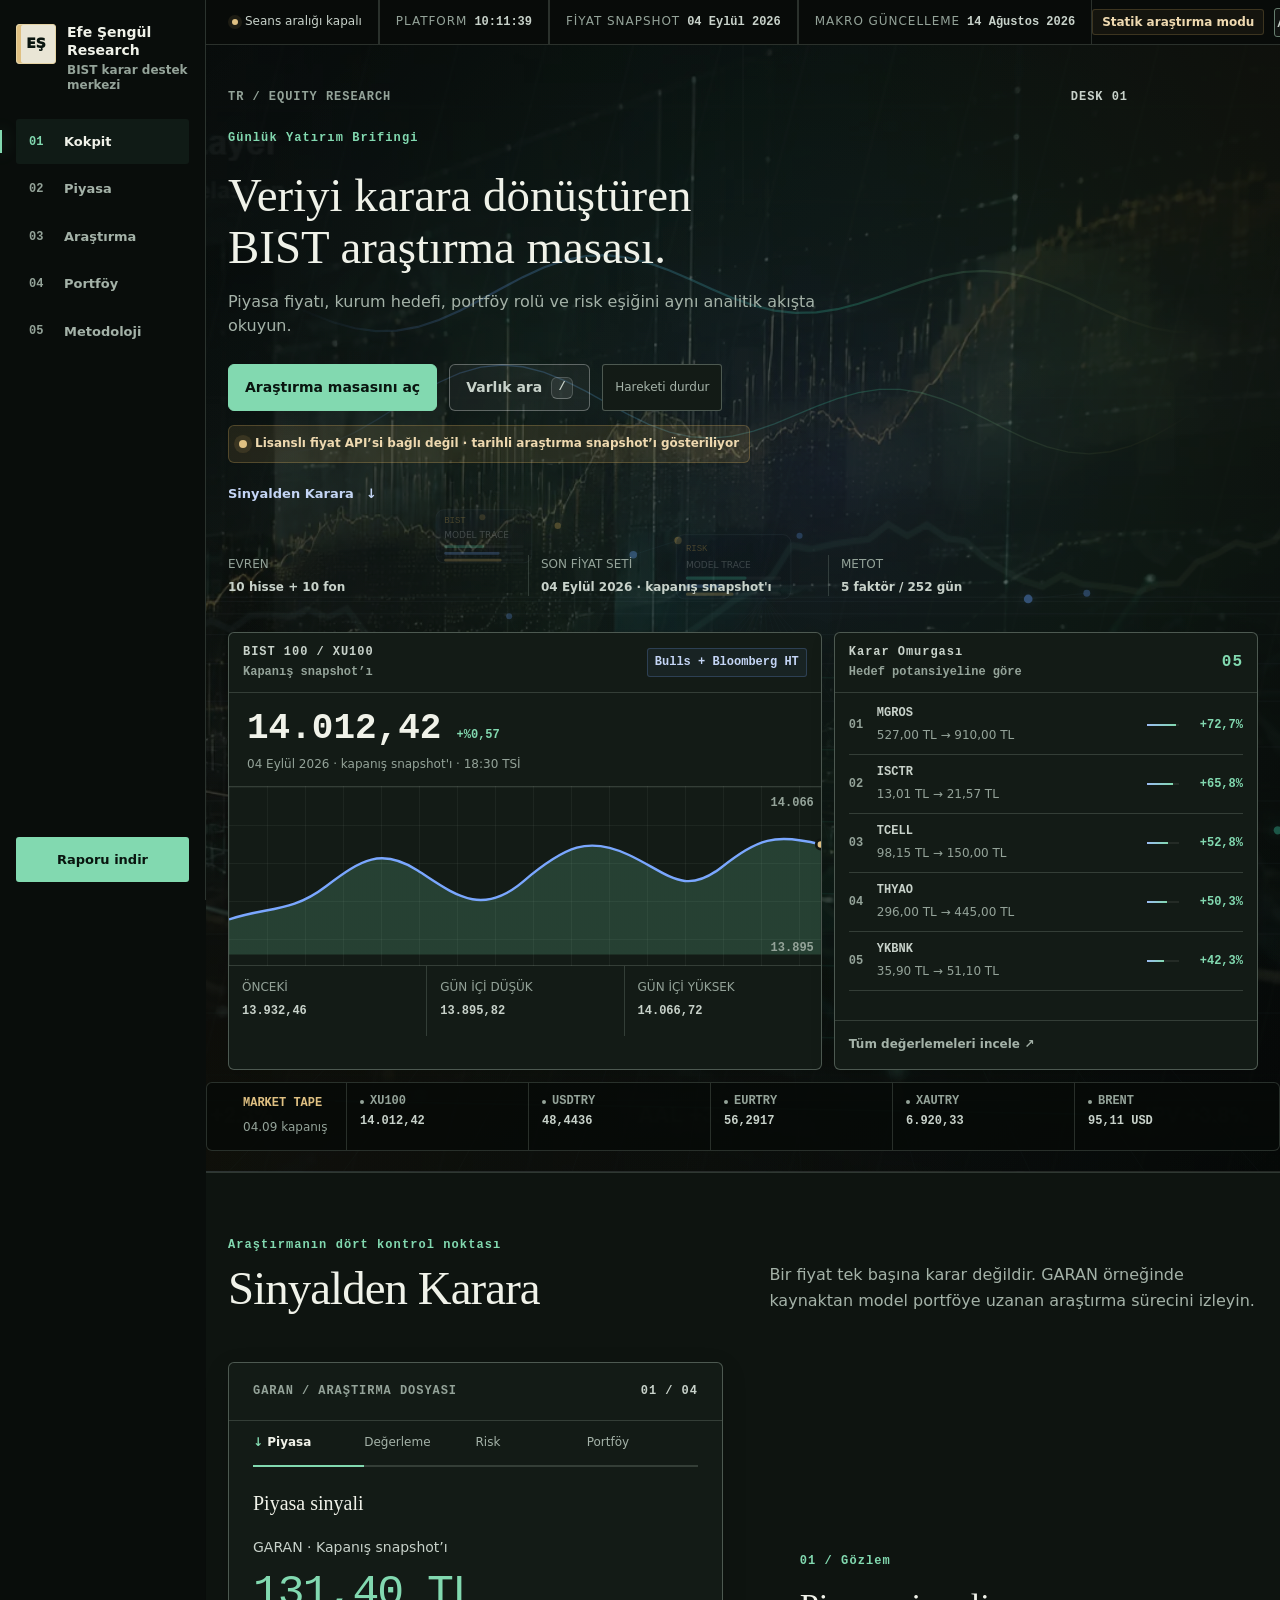
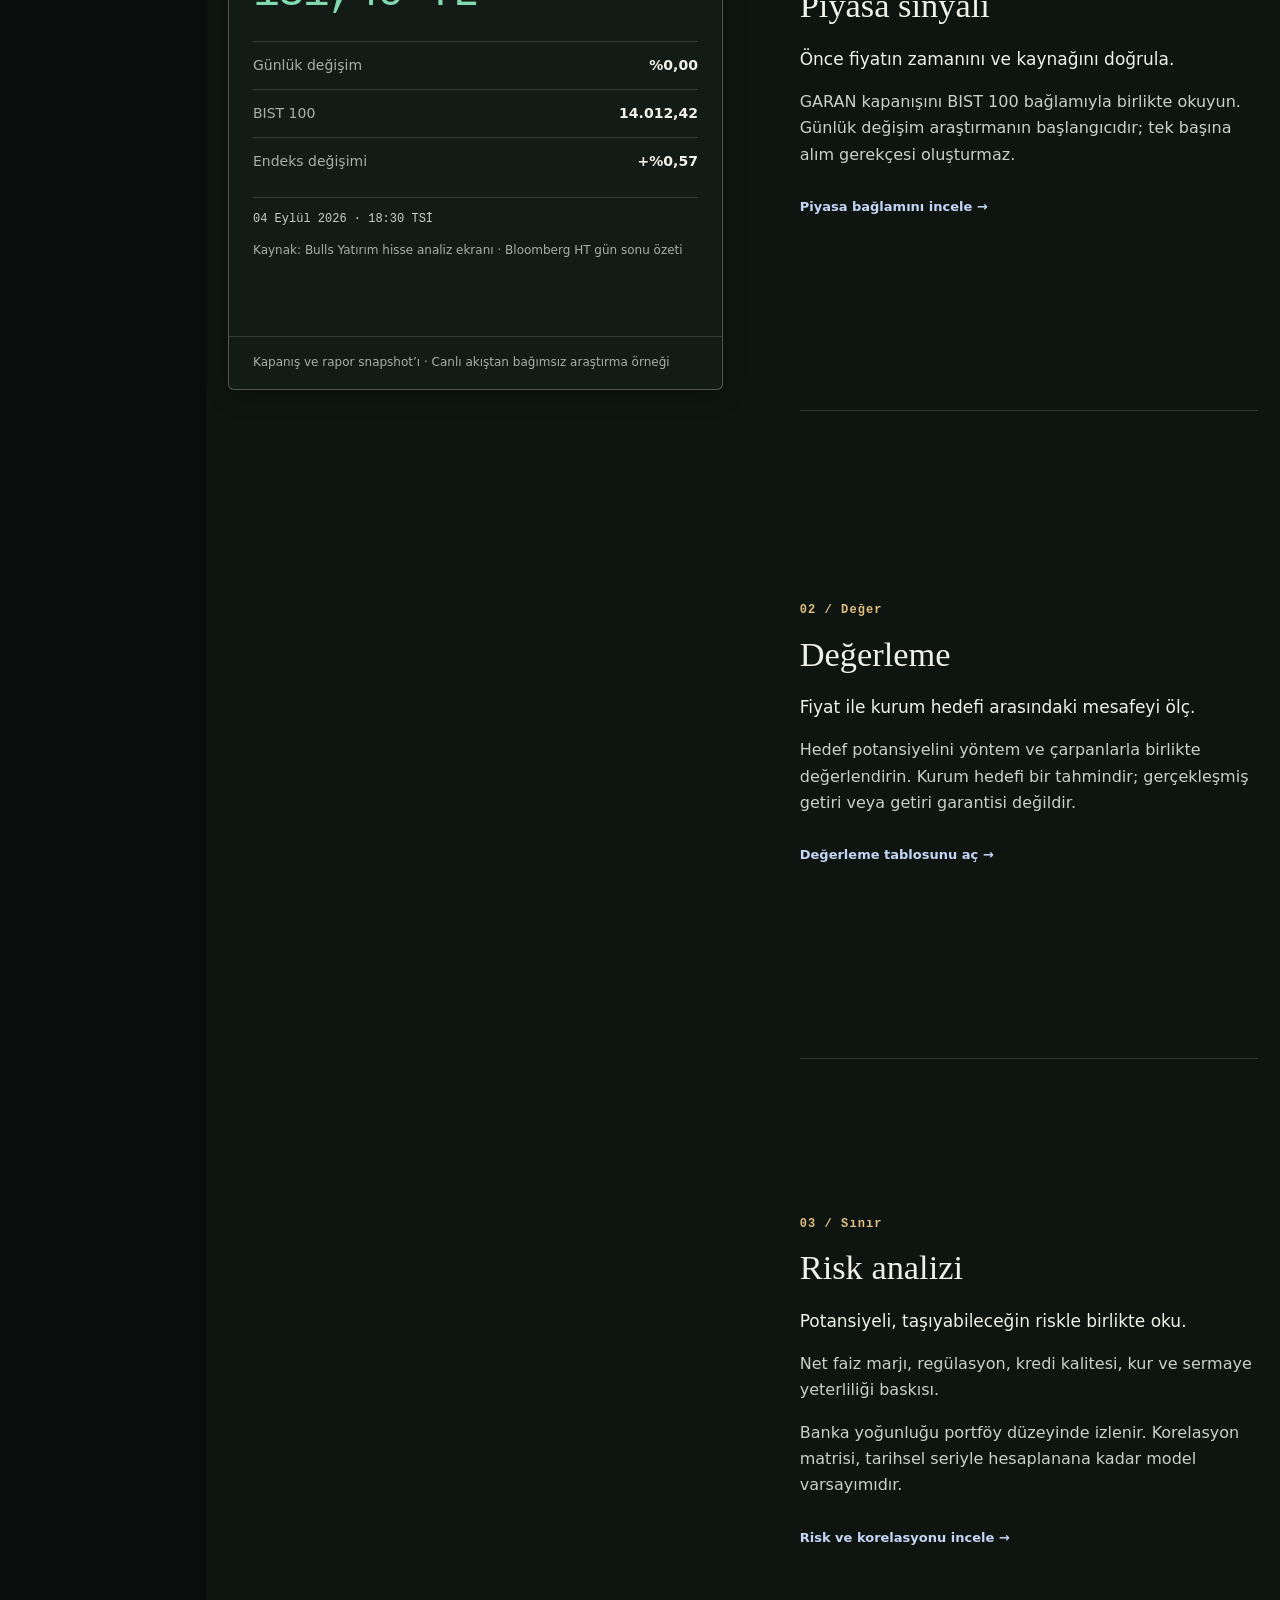
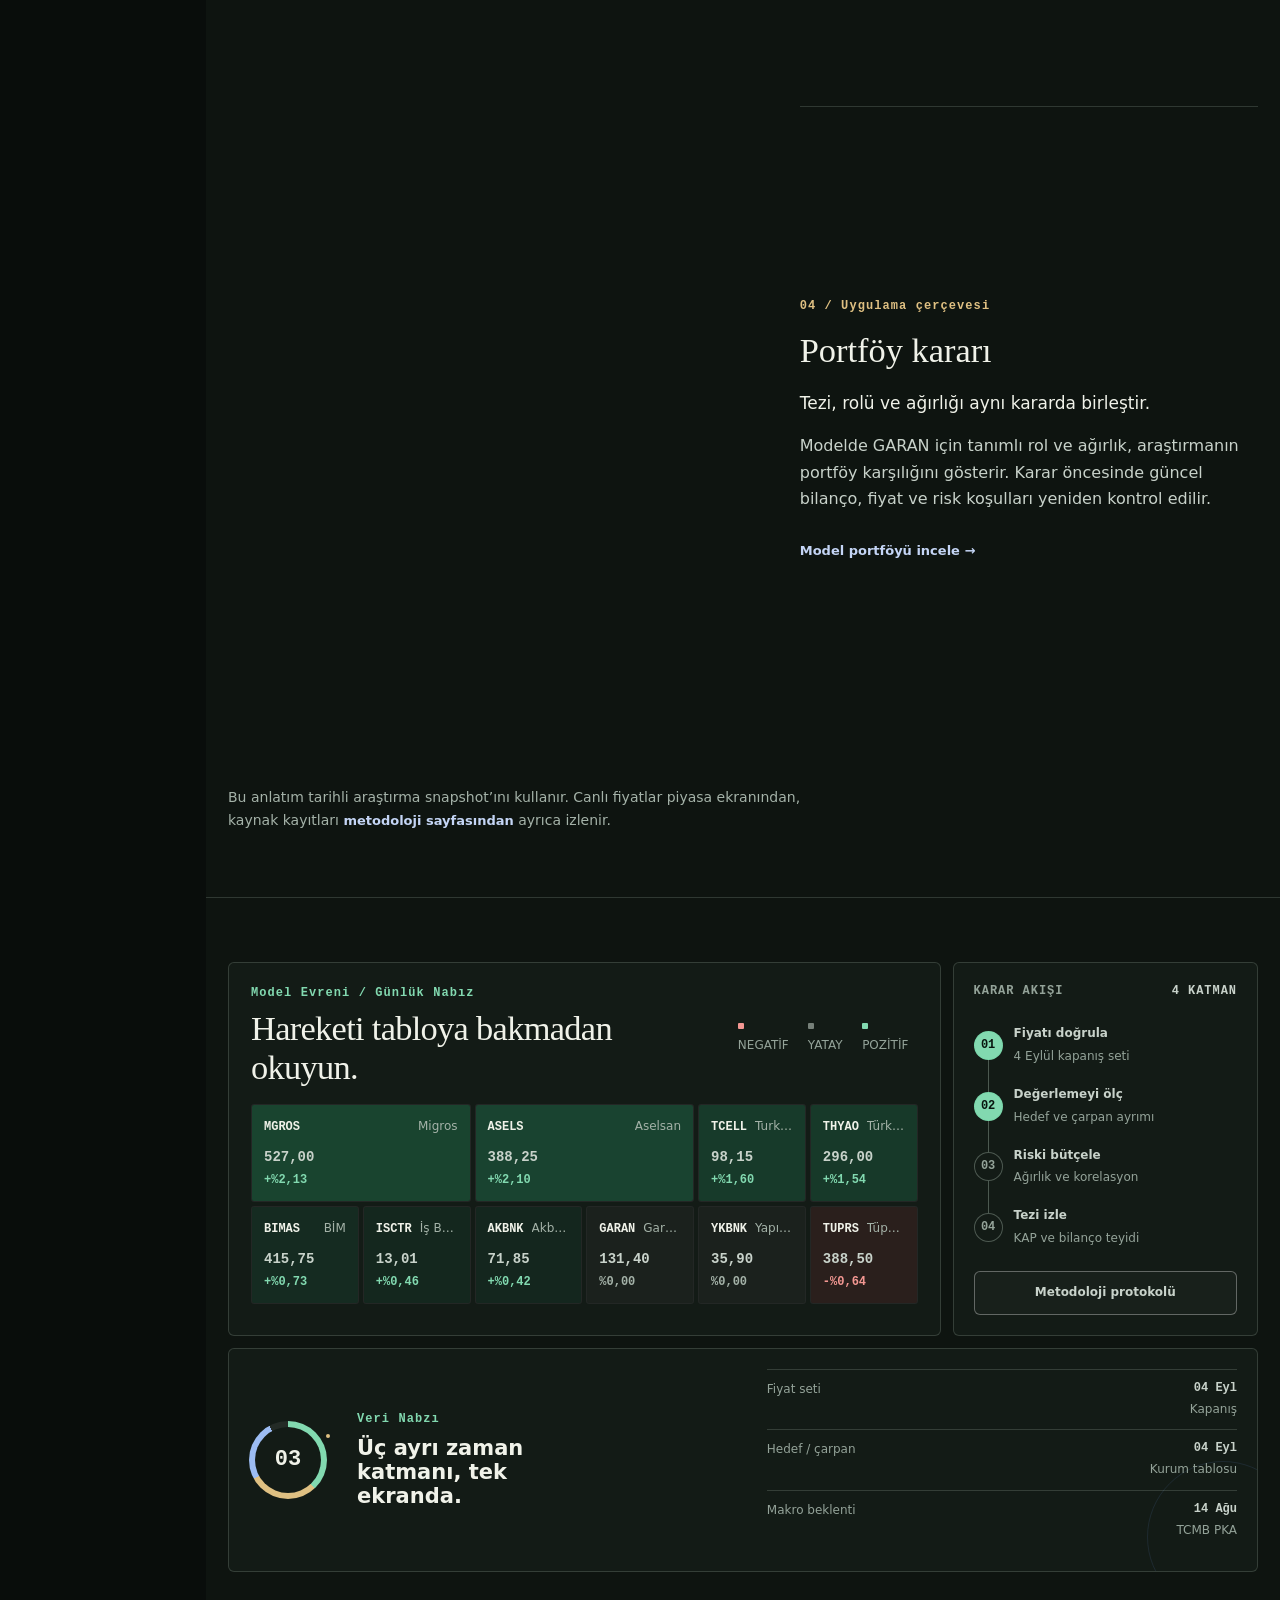
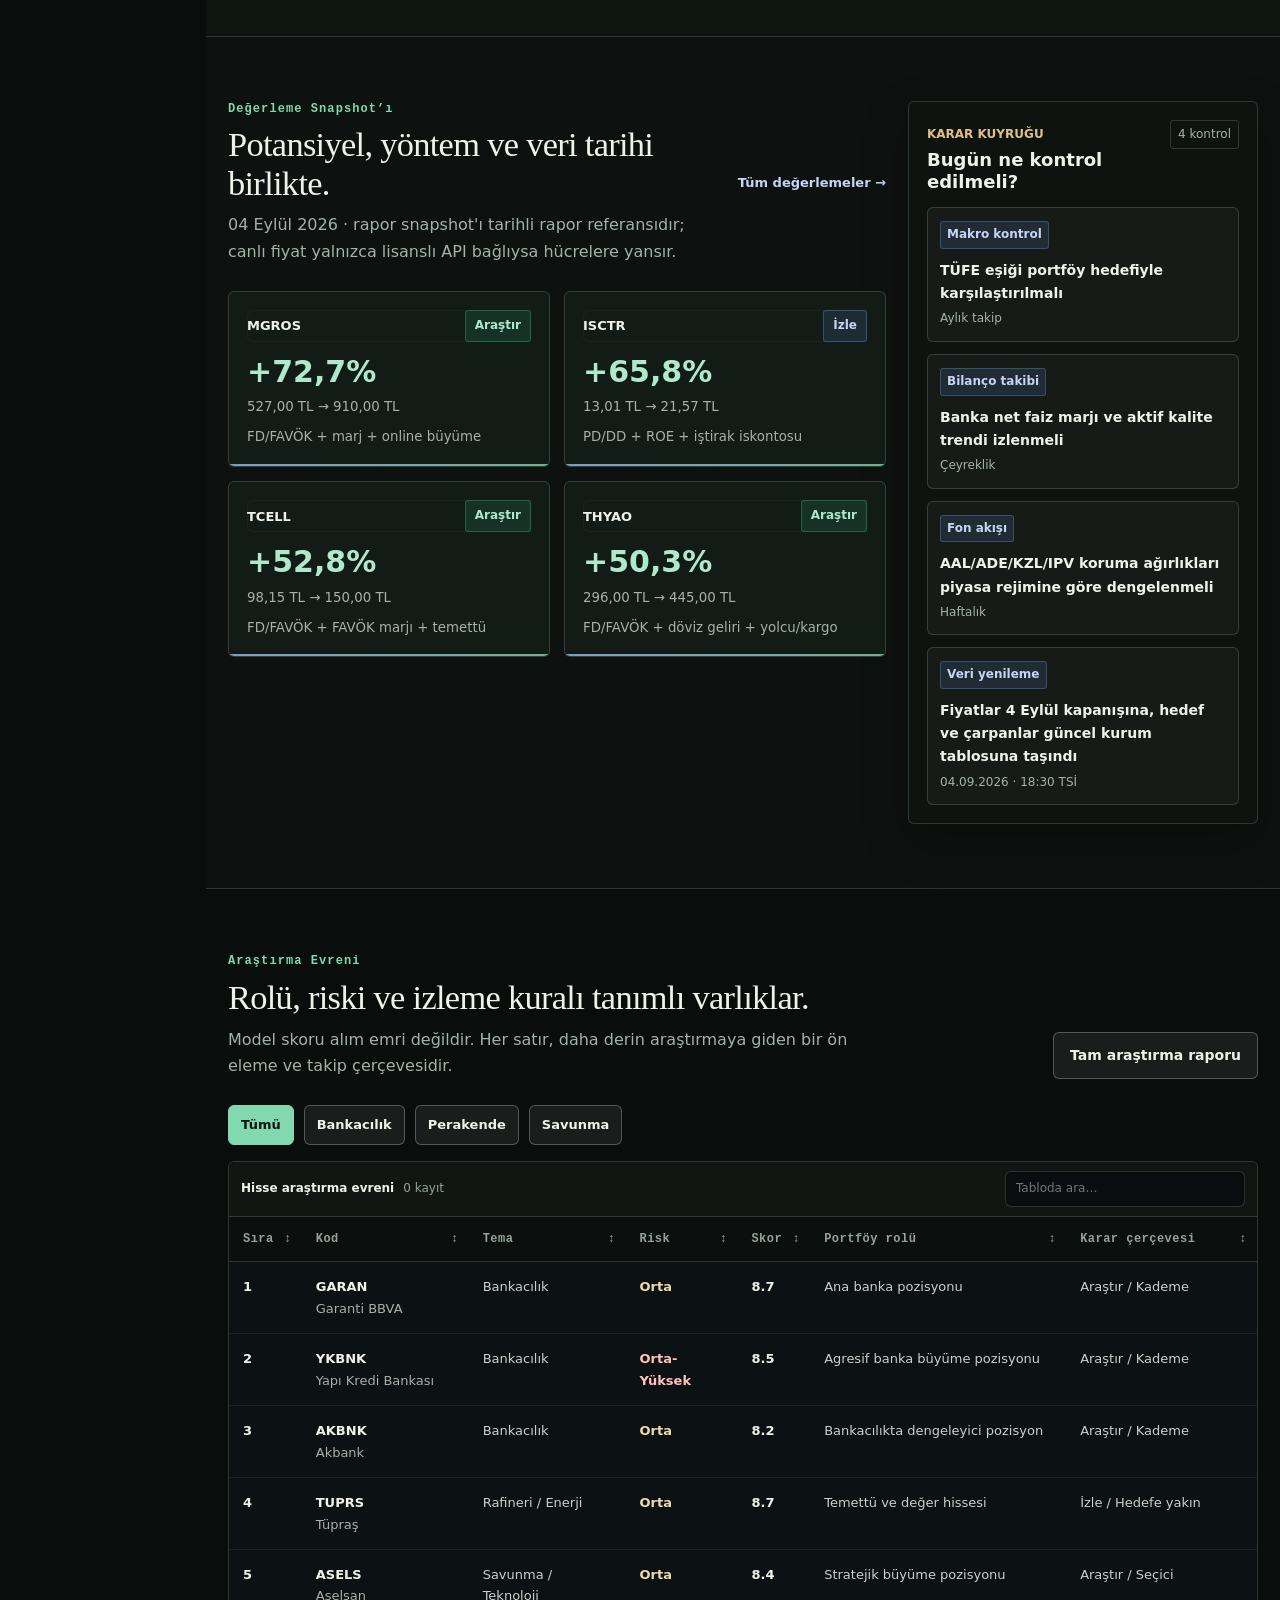
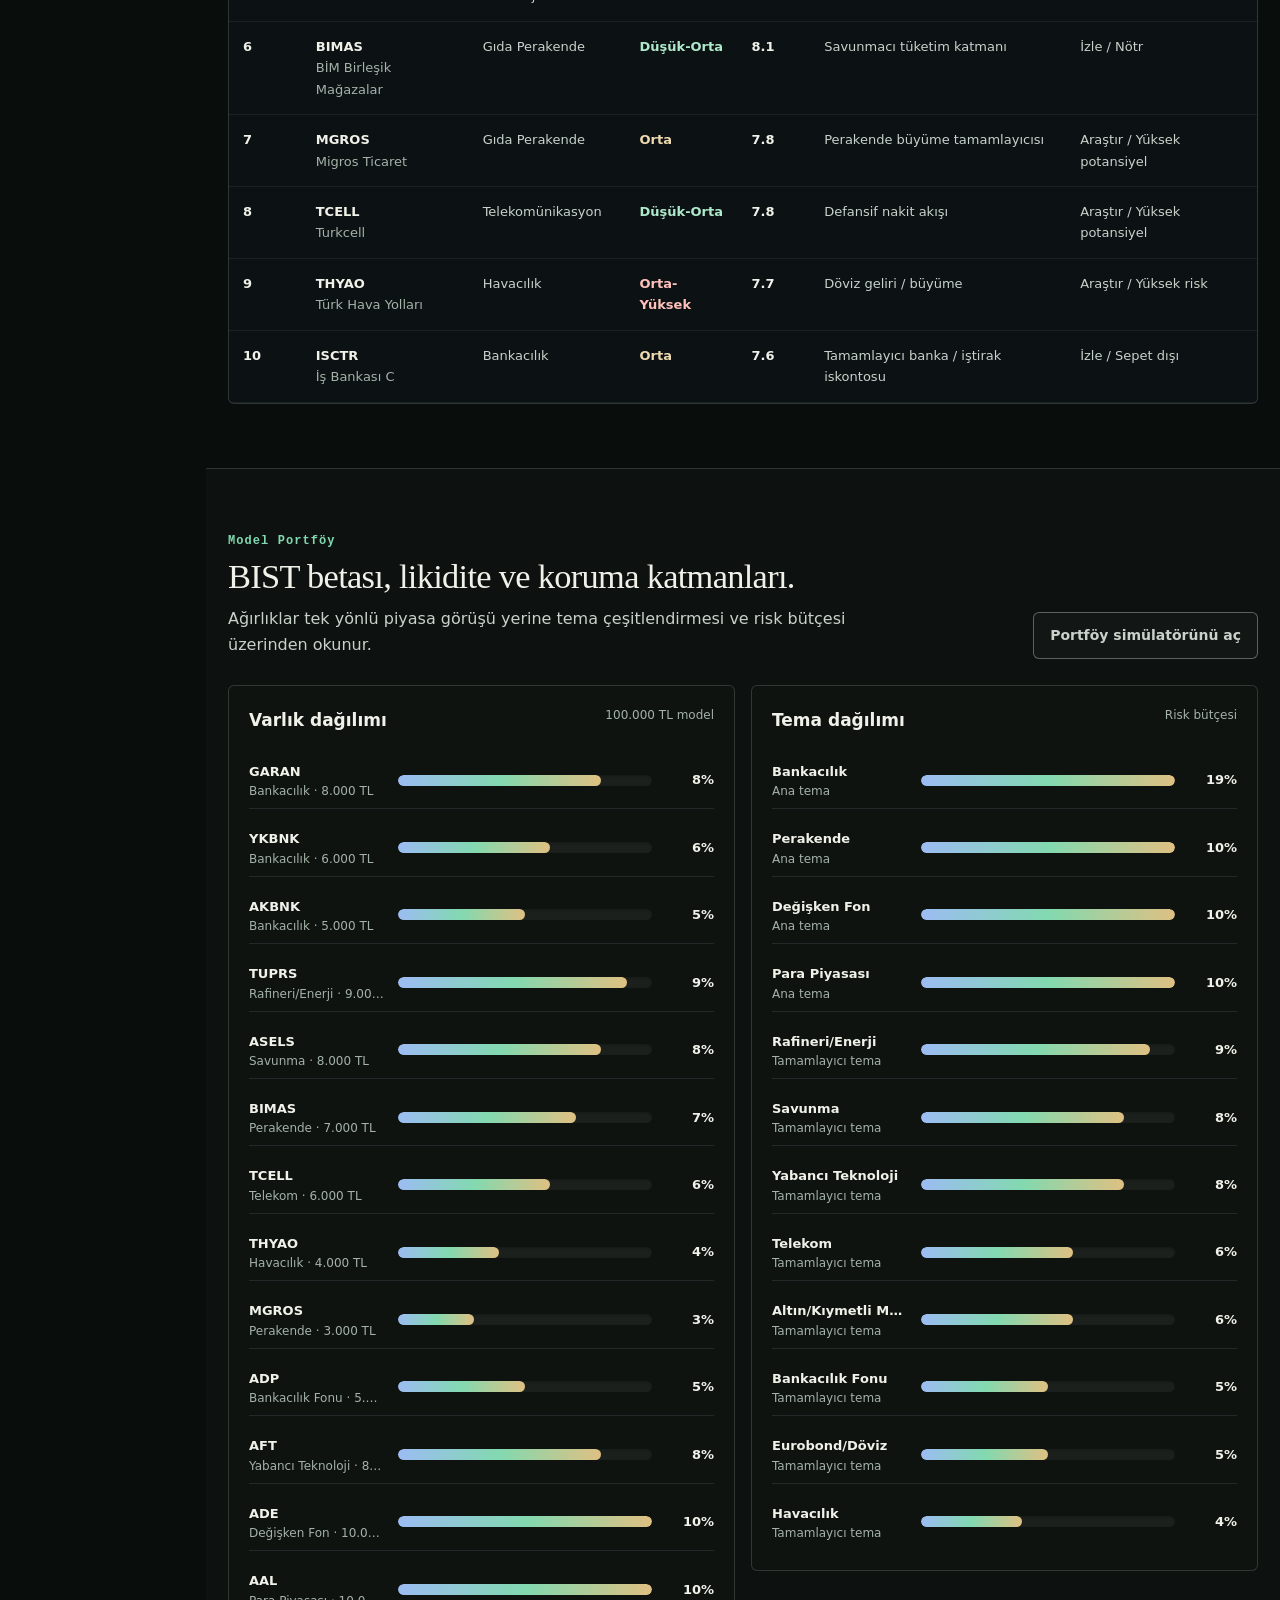
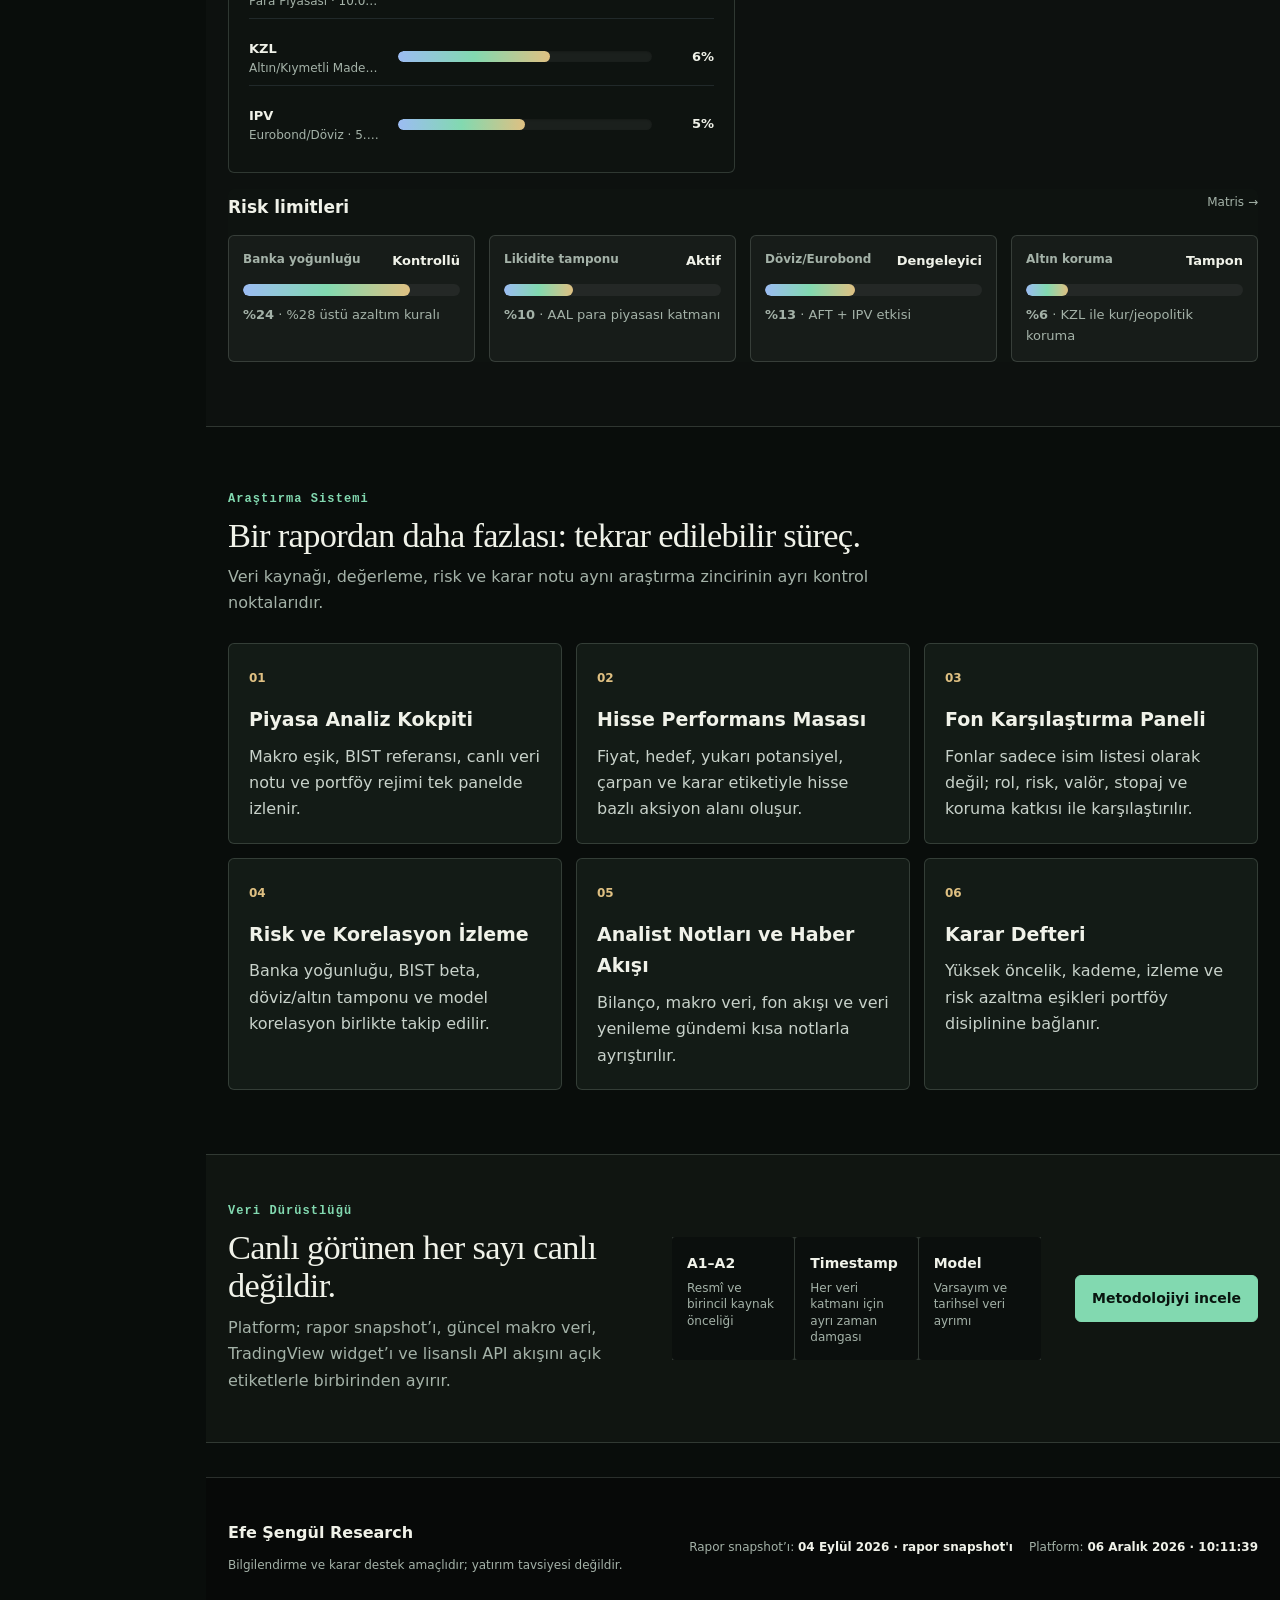
==== commit a780b8ea: "Faz 5 tamamlandı - Canvas ve medya yükünü azalt" ====
--- a/index.html
+++ b/index.html
@@ -7,13 +7,13 @@
   <title>Efe Şengül Research | BIST Karar Destek Merkezi</title>
   <meta name="description" content="BIST araştırma evreni, değerleme, model portföy, risk ve metodoloji katmanlarını tek analist çalışma alanında birleştiren karar destek platformu.">
   <link rel="icon" href="assets/img/logo.svg" type="image/svg+xml">
-  <link rel="stylesheet" href="assets/css/styles.css?v=3.4.0">
-  <link rel="stylesheet" href="assets/css/research-os.css?v=3.4.0">
-  <script defer src="assets/js/data.js?v=3.4.0"></script>
-  <script defer src="assets/js/finance-3d-background.js?v=3.4.0"></script>
-  <script defer src="assets/js/app.js?v=3.4.0"></script>
-  <script defer blocking="render" src="assets/js/platform-ui.js?v=3.4.0"></script>
-  <script defer src="assets/js/live-adapter.js?v=3.4.0"></script>
+  <link rel="stylesheet" href="assets/css/styles.css?v=3.5.0">
+  <link rel="stylesheet" href="assets/css/research-os.css?v=3.5.0">
+  <script defer src="assets/js/data.js?v=3.5.0"></script>
+  <script defer src="assets/js/finance-3d-background.js?v=3.5.0"></script>
+  <script defer src="assets/js/app.js?v=3.5.0"></script>
+  <script defer blocking="render" src="assets/js/platform-ui.js?v=3.5.0"></script>
+  <script defer src="assets/js/live-adapter.js?v=3.5.0"></script>
 </head>
 <body data-page="home" data-scene="network">
   <div class="market-backdrop" aria-hidden="true"></div>
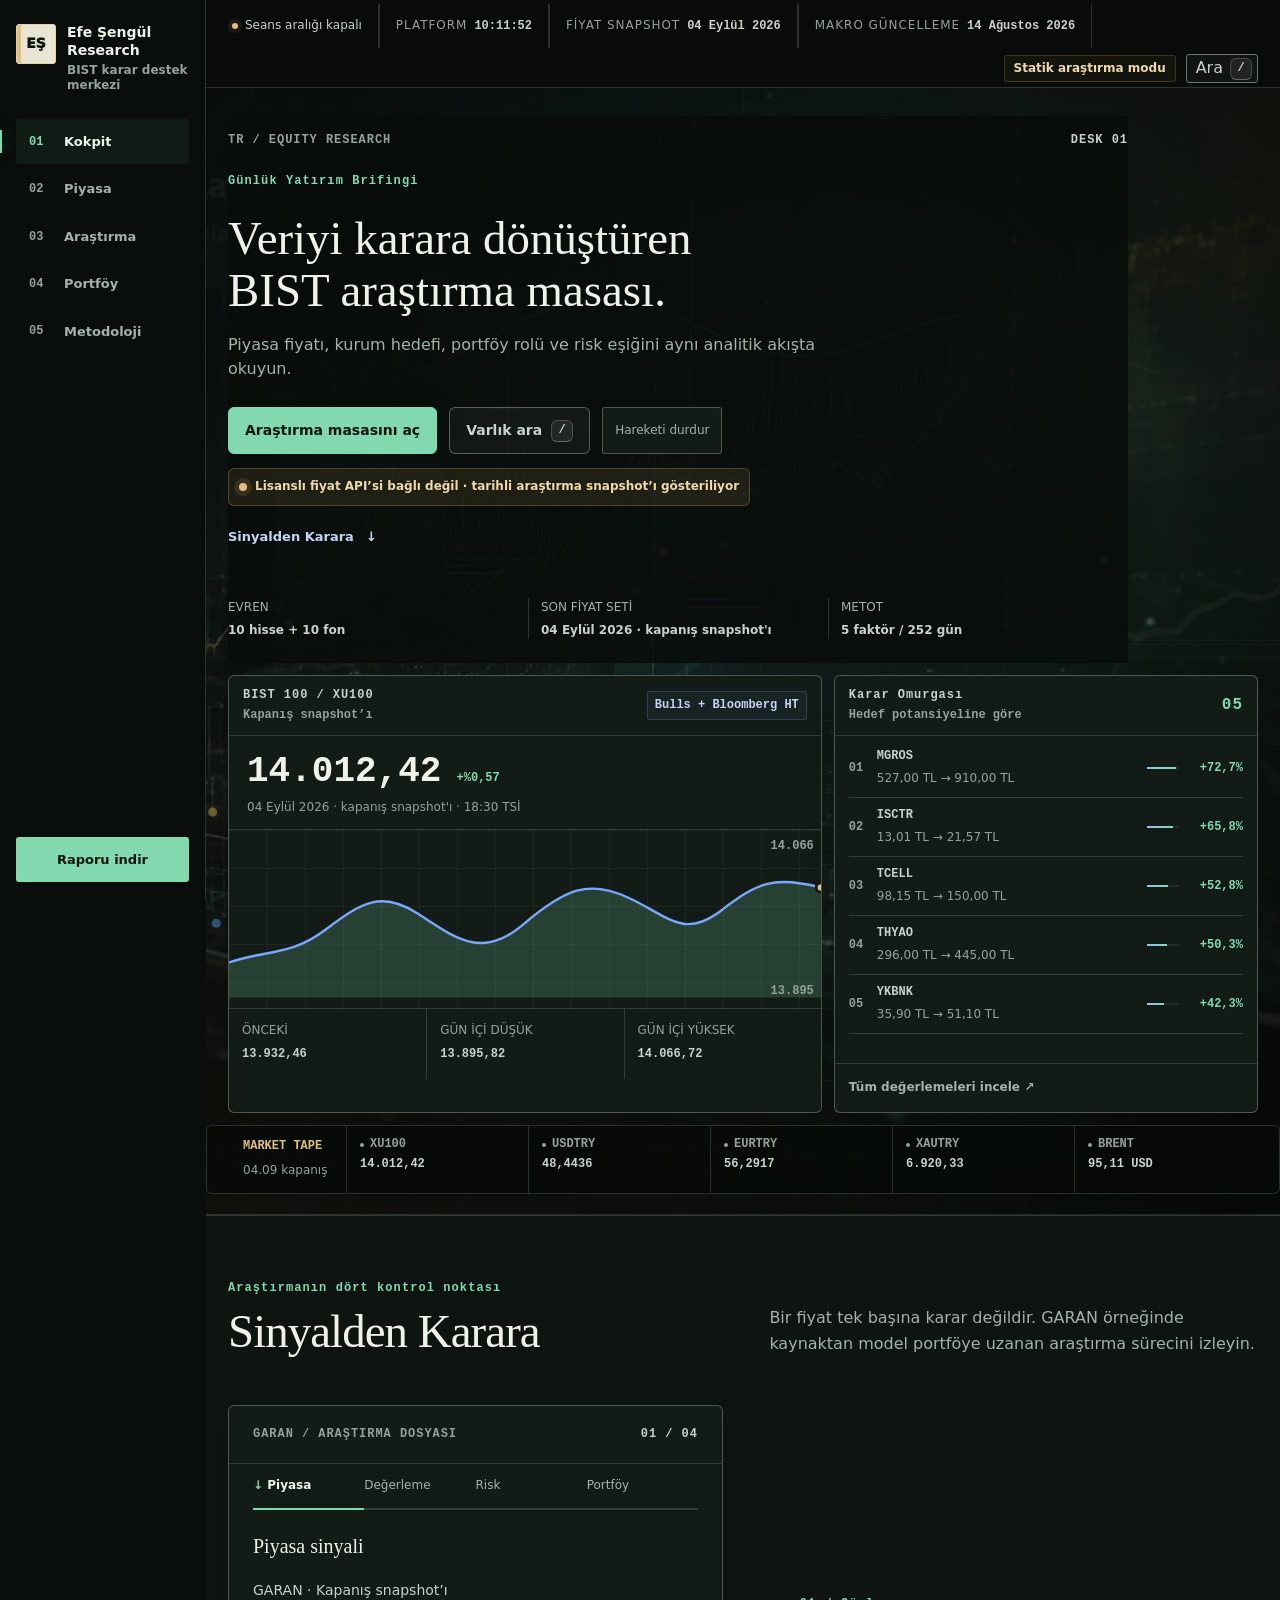
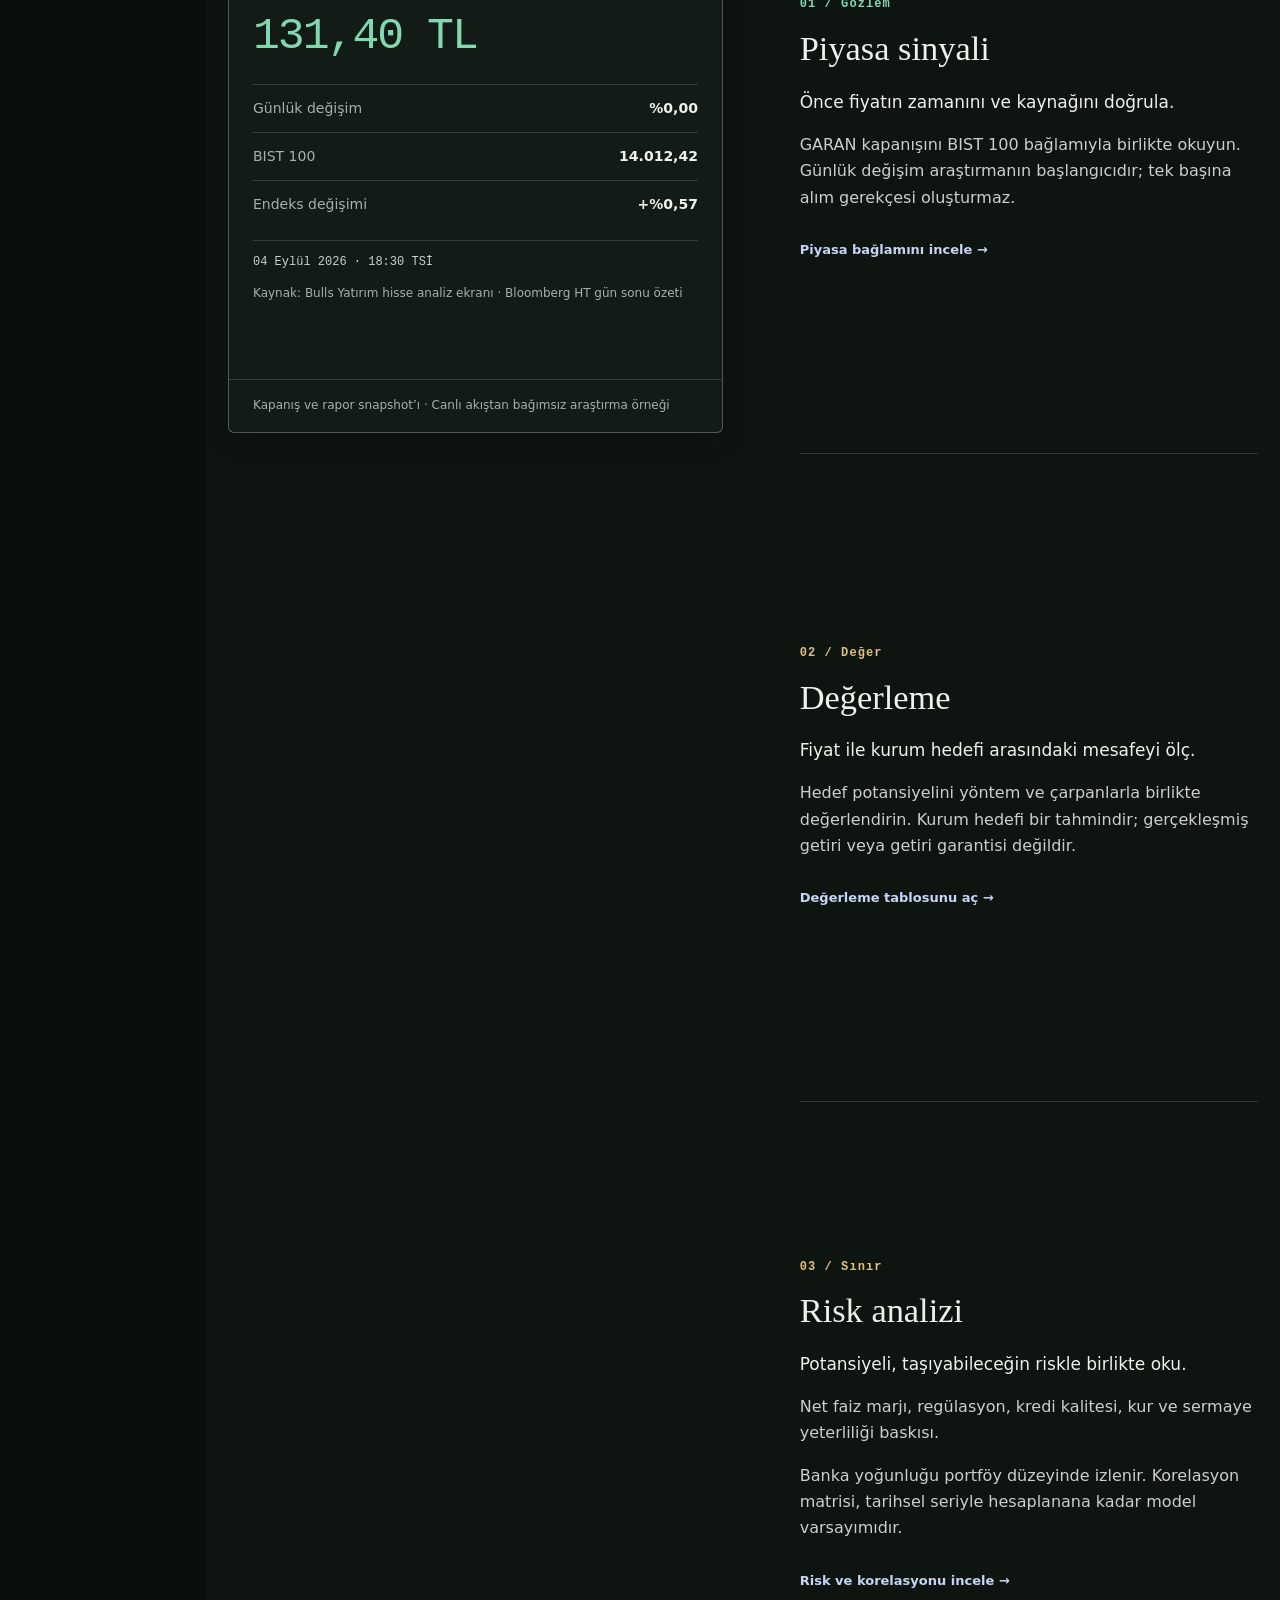
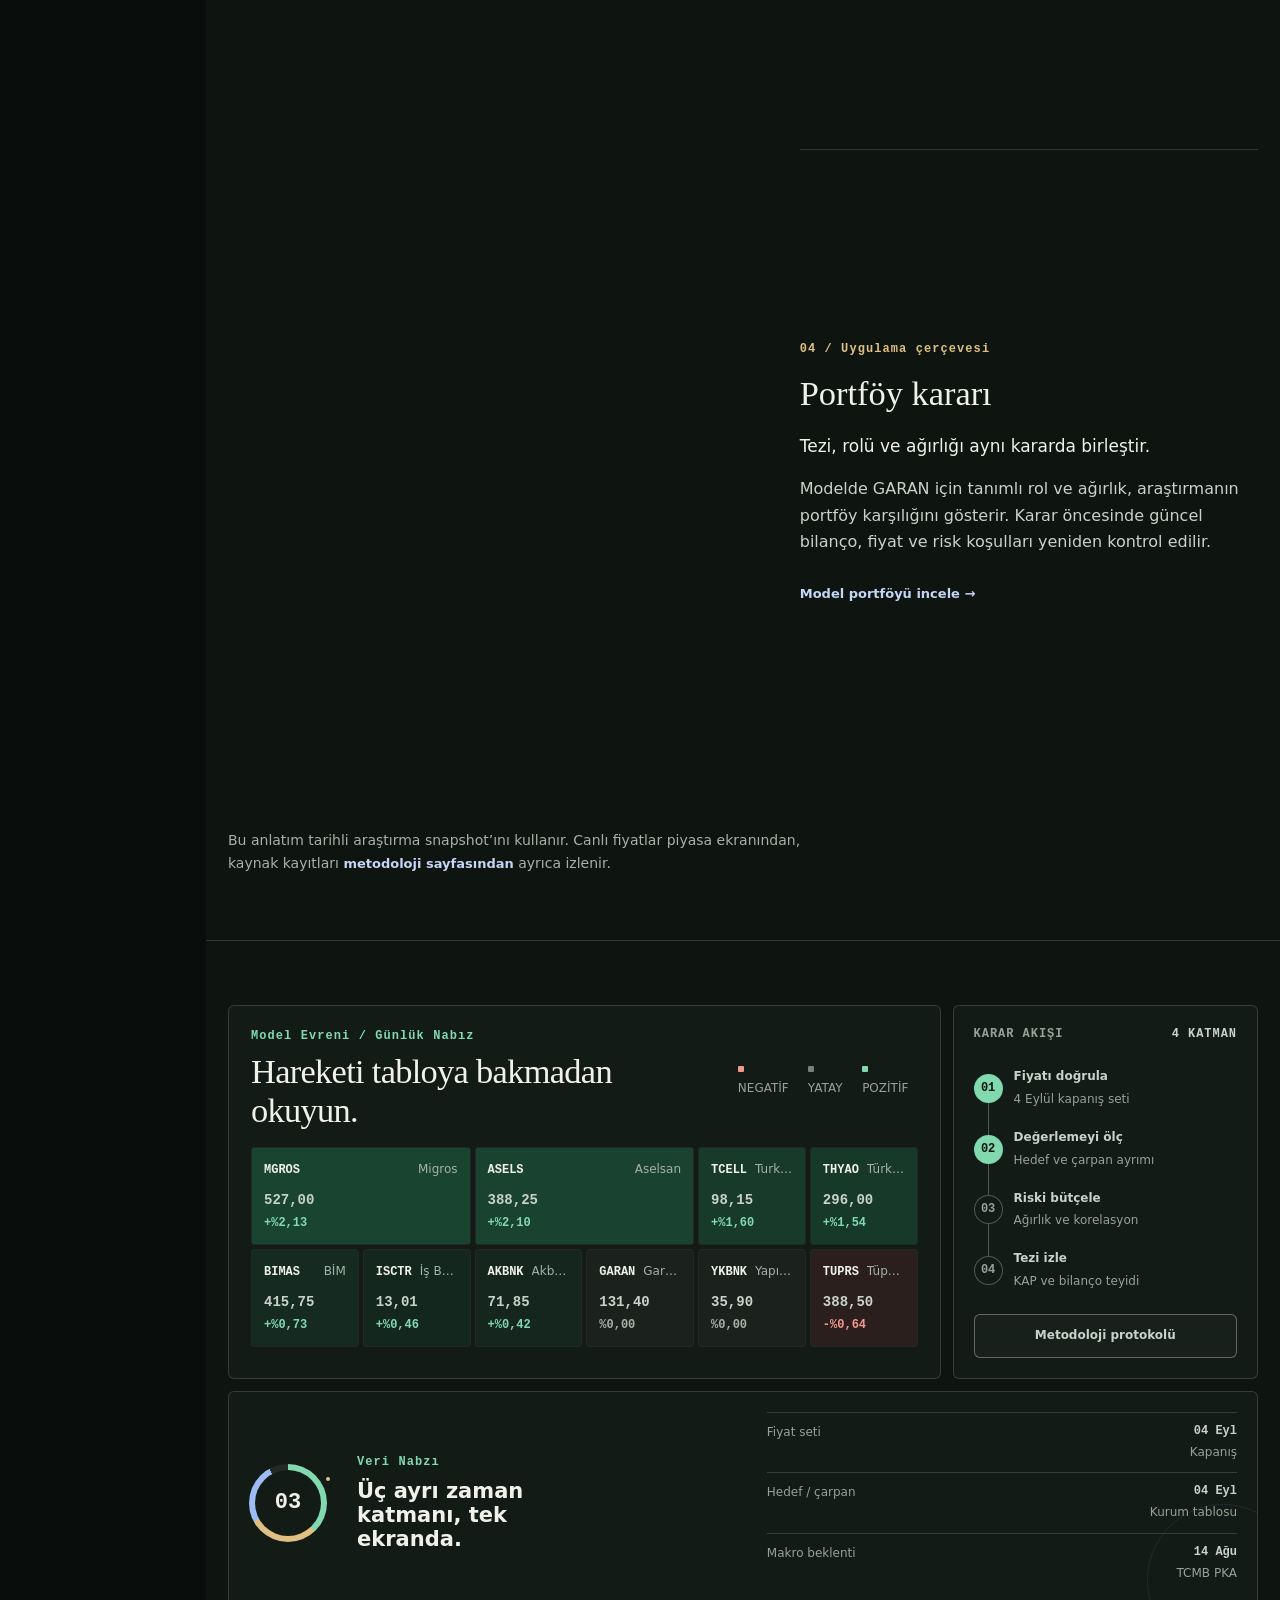
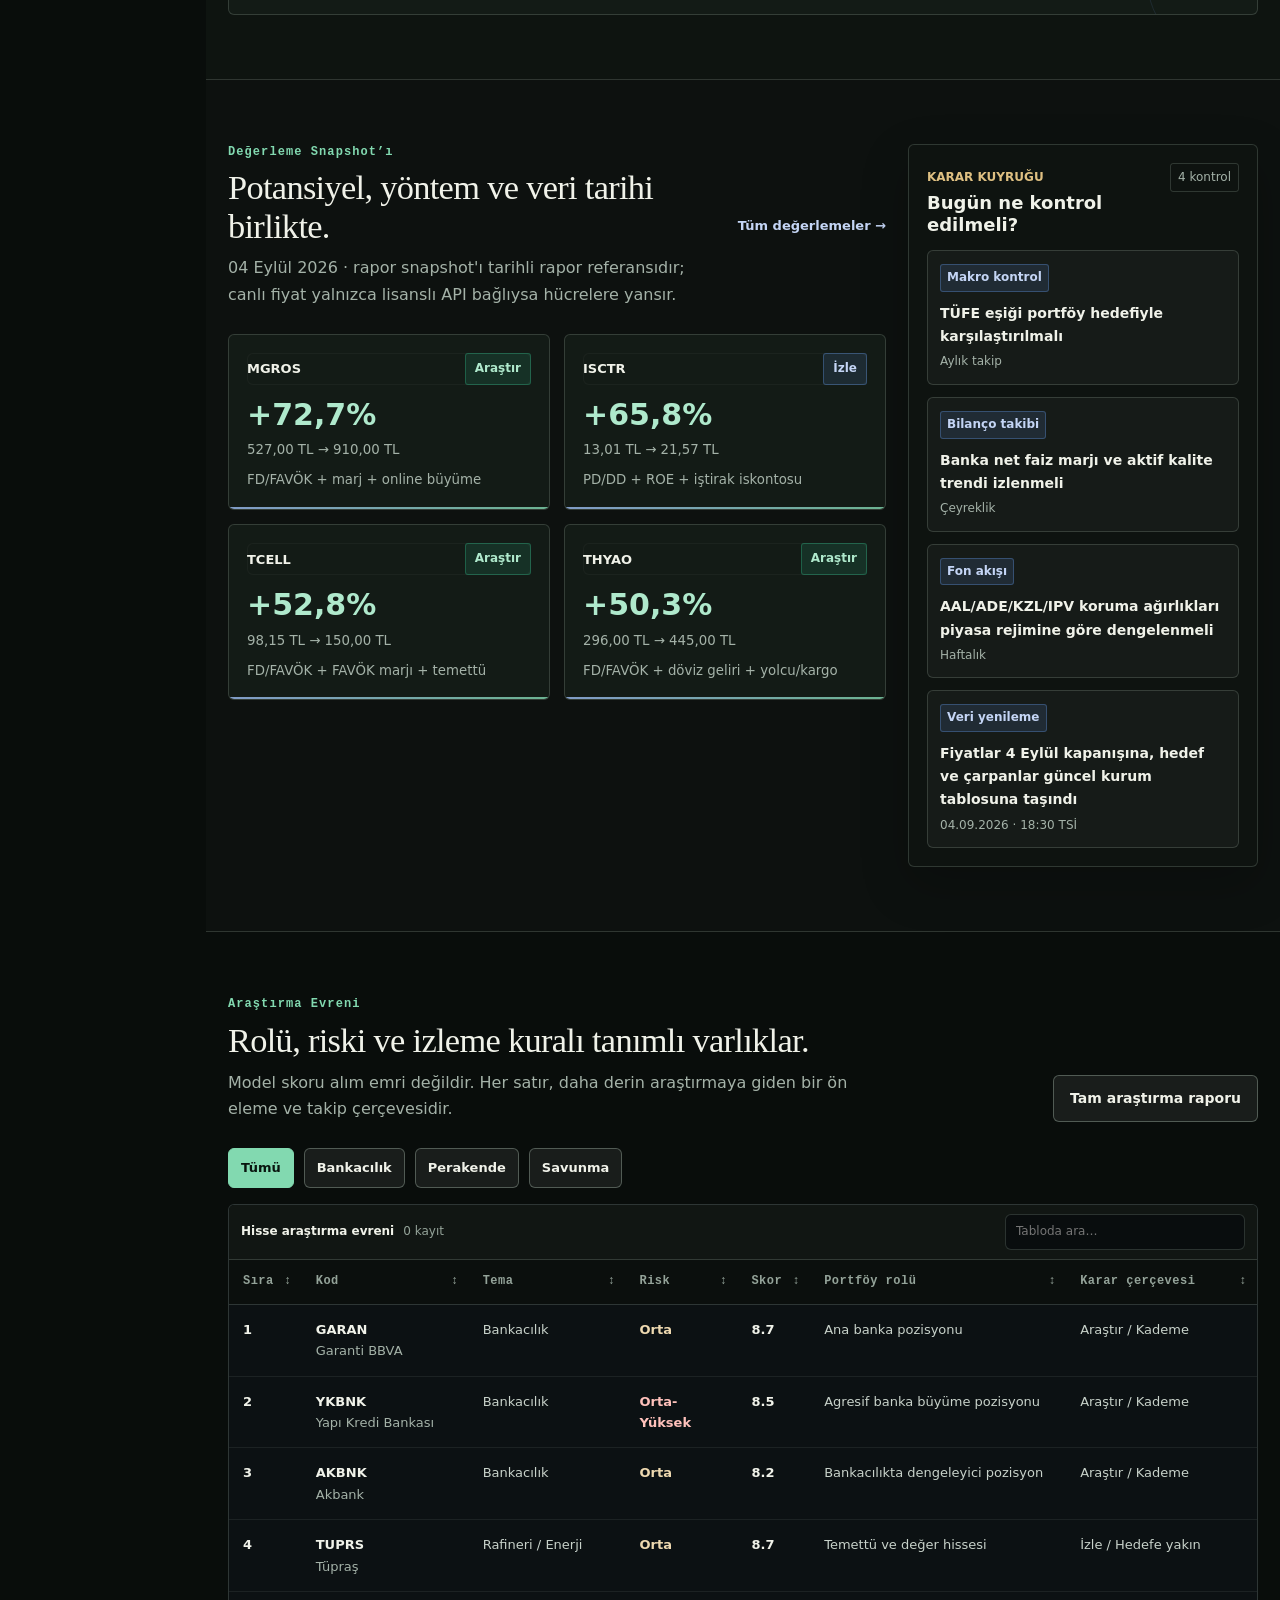
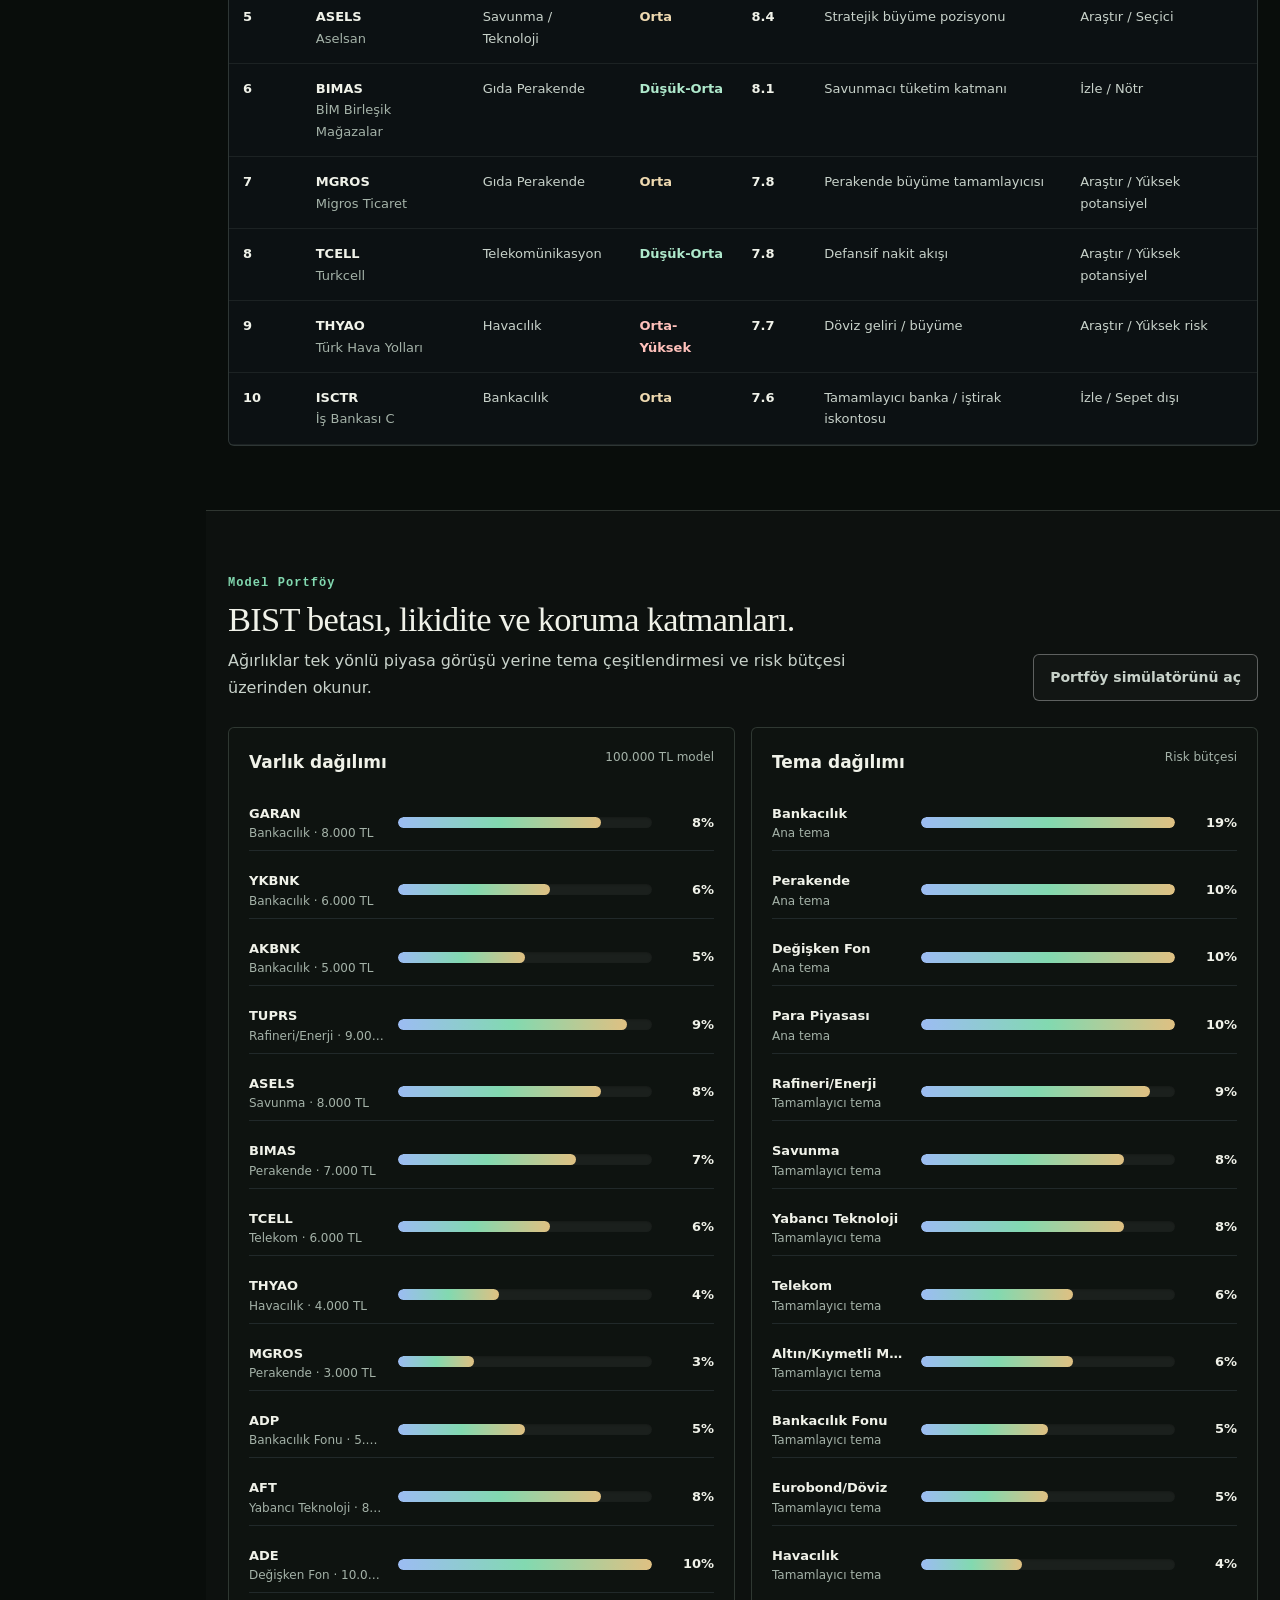
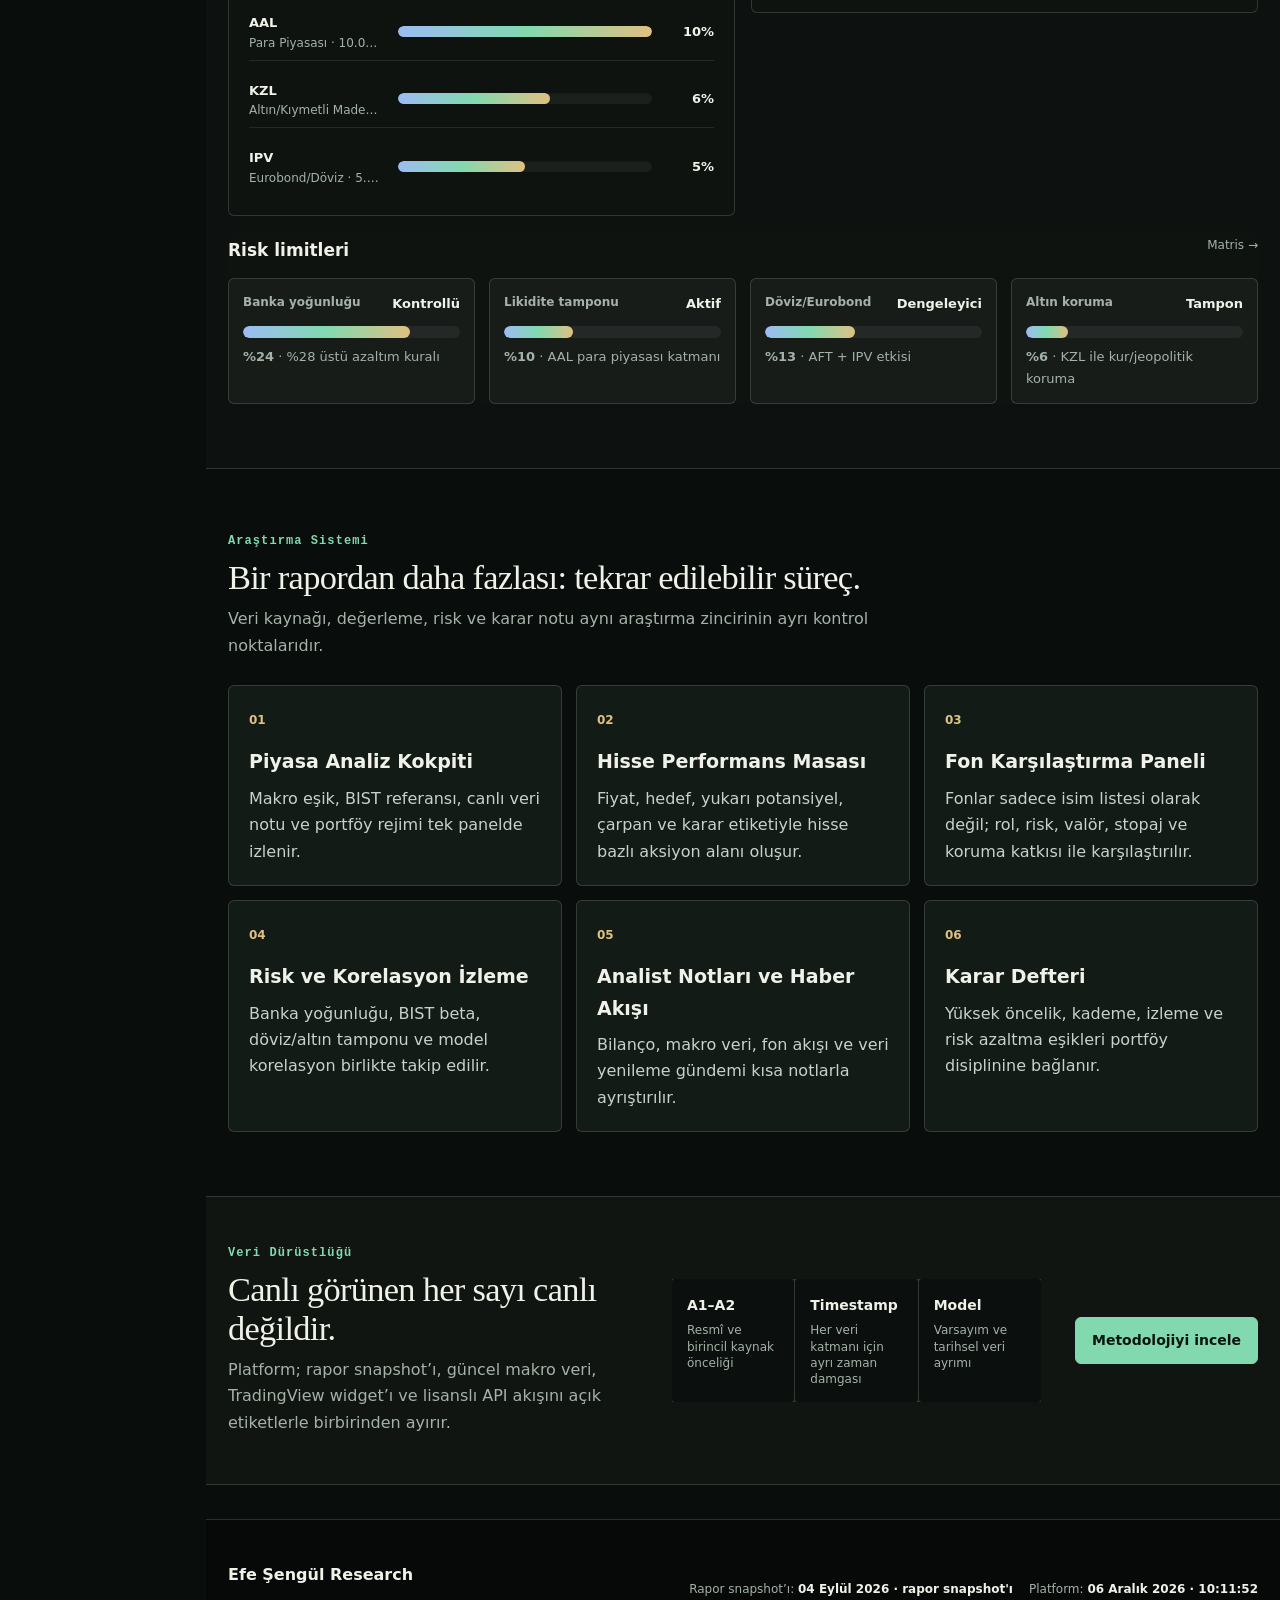
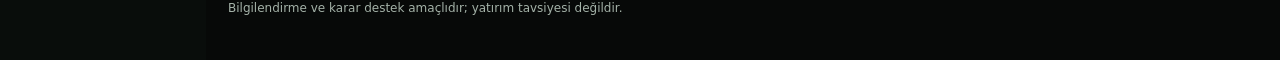
==== commit 5315494f: "Faz 6 tamamlandi ve proje dosyalari guncellendi" ====
--- a/index.html
+++ b/index.html
@@ -7,13 +7,14 @@
   <title>Efe Şengül Research | BIST Karar Destek Merkezi</title>
   <meta name="description" content="BIST araştırma evreni, değerleme, model portföy, risk ve metodoloji katmanlarını tek analist çalışma alanında birleştiren karar destek platformu.">
   <link rel="icon" href="assets/img/logo.svg" type="image/svg+xml">
-  <link rel="stylesheet" href="assets/css/styles.css?v=3.5.0">
-  <link rel="stylesheet" href="assets/css/research-os.css?v=3.5.0">
-  <script defer src="assets/js/data.js?v=3.5.0"></script>
-  <script defer src="assets/js/finance-3d-background.js?v=3.5.0"></script>
-  <script defer src="assets/js/app.js?v=3.5.0"></script>
-  <script defer blocking="render" src="assets/js/platform-ui.js?v=3.5.0"></script>
-  <script defer src="assets/js/live-adapter.js?v=3.5.0"></script>
+  <link rel="stylesheet" href="assets/css/styles.css?v=3.6.0">
+  <link rel="stylesheet" href="assets/css/research-os.css?v=3.6.0">
+  <script defer src="assets/js/data.js?v=3.6.0"></script>
+  <script defer src="assets/js/finance-3d-background.js?v=3.6.0"></script>
+  <script defer src="assets/js/app.js?v=3.6.0"></script>
+  <script defer blocking="render" src="assets/js/platform-ui.js?v=3.6.0"></script>
+  <script defer src="assets/js/live-adapter.js?v=3.6.0"></script>
+<noscript><style>.nav-toggle,[data-open-search],.filters,.capital-control{display:none!important}@media(max-width:860px){.nav{position:relative}.links{position:static;display:flex;box-shadow:none}.nav-inner{flex-wrap:wrap}.links{flex-basis:100%}}</style></noscript>
 </head>
 <body data-page="home" data-scene="network">
   <div class="market-backdrop" aria-hidden="true"></div>
@@ -27,7 +28,7 @@
       </a>
       <button class="nav-toggle" type="button" aria-controls="site-links" aria-expanded="false" aria-label="Menüyü aç"><span></span></button>
       <div class="links" id="site-links">
-        <a class="active" href="index.html">Kokpit</a>
+        <a class="active" aria-current="page" href="index.html">Kokpit</a>
         <a href="live.html">Piyasa</a>
         <a href="report.html">Araştırma</a>
         <a href="portfolio.html">Portföy</a>
@@ -38,7 +39,7 @@
   </nav>
 
   <header class="hero os-workbench">
-    <video class="hero-video" muted loop playsinline preload="none" poster="assets/img/finance-depth-poster.webp">
+    <video aria-hidden="true" class="hero-video" muted loop playsinline preload="none" poster="assets/img/finance-depth-poster.webp">
       <source src="assets/video/market-motion.webm" type="video/webm">
     </video>
     <div class="container os-workbench-grid">
@@ -52,7 +53,7 @@
           <button class="btn ghost" type="button" data-open-search>Varlık ara <kbd>/</kbd></button>
         </div>
         <a class="text-link os-story-entry" href="#signal-to-decision">Sinyalden Karara <span aria-hidden="true">↓</span></a>
-        <div class="os-briefing-meta" aria-label="Araştırma kapsamı">
+        <div class="os-briefing-meta" role="group" aria-label="Araştırma kapsamı">
           <div><span>Evren</span><b>10 hisse + 10 fon</b></div>
           <div><span>Son fiyat seti</span><b data-lock="marketReferenceDate"></b></div>
           <div><span>Metot</span><b>5 faktör / 252 gün</b></div>
@@ -69,7 +70,7 @@
           <em class="is-up" data-lock="bistDailyChange" data-live-symbol="XU100" data-live-field="change"></em>
           <small><span data-lock="marketReferenceDate"></span> · <span data-lock="marketReferenceTime"></span></small>
         </div>
-        <div class="os-range-chart" aria-label="BIST 100 seans aralığı">
+        <div class="os-range-chart" role="group" aria-label="BIST 100 seans aralığı">
           <span class="os-grid-label top" data-live-symbol="XU100" data-live-field="high">14.066</span>
           <span class="os-grid-label bottom" data-live-symbol="XU100" data-live-field="low">13.895</span>
           <svg viewBox="0 0 640 170" role="img" aria-label="BIST 100 kapanış seansı için görsel ritim">
@@ -96,7 +97,7 @@
         </div>
       </section>
 
-      <aside class="os-signal-panel" aria-label="Değerleme sinyalleri">
+      <aside role="region" class="os-signal-panel" aria-label="Değerleme sinyalleri">
         <div class="os-panel-head">
           <div><span>Karar Omurgası</span><small>Hedef potansiyeline göre</small></div>
           <b>05</b>
@@ -105,13 +106,13 @@
         <a class="os-panel-link" href="report.html#valuation">Tüm değerlemeleri incele <span aria-hidden="true">↗</span></a>
       </aside>
     </div>
-    <div class="container os-tape-shell" aria-label="Piyasa göstergeleri">
+    <div class="container os-tape-shell" role="group" aria-label="Piyasa göstergeleri">
       <div class="os-tape-intro"><span>MARKET TAPE</span><small>04.09 kapanış</small></div>
       <div id="market-tape" class="os-market-tape"></div>
     </div>
   </header>
 
-  <main id="main">
+  <main id="main" tabindex="-1">
     <section class="os-story" id="signal-to-decision" aria-labelledby="story-title">
       <div class="container">
         <div class="section-head os-story-heading">
@@ -234,7 +235,7 @@
           <div id="market-heatmap" class="os-market-heatmap"></div>
         </div>
 
-        <div class="os-decision-axis" aria-label="Karar araştırma akışı">
+        <div class="os-decision-axis" role="group" aria-label="Karar araştırma akışı">
           <div class="os-panel-label"><span>KARAR AKIŞI</span><b>4 KATMAN</b></div>
           <ol>
             <li class="is-complete"><span>01</span><div><b>Fiyatı doğrula</b><small>4 Eylül kapanış seti</small></div></li>
@@ -245,7 +246,7 @@
           <a class="btn ghost" href="methodology.html">Metodoloji protokolü</a>
         </div>
 
-        <aside class="os-provenance-panel" aria-label="Veri tazelik özeti">
+        <aside role="region" class="os-provenance-panel" aria-label="Veri tazelik özeti">
           <div class="os-freshness-orbit" aria-hidden="true"><span>03</span><i></i></div>
           <div>
             <p class="section-kicker">Veri Nabzı</p>
@@ -290,7 +291,7 @@
           </div>
           <a class="btn" href="report.html#universe">Tam araştırma raporu</a>
         </div>
-        <div class="filters" aria-label="Sektör filtresi">
+        <div class="filters" role="group" aria-label="Sektör filtresi">
           <button class="btn small filter active" data-filter="all">Tümü</button>
           <button class="btn small filter" data-filter="Bankacılık">Bankacılık</button>
           <button class="btn small filter" data-filter="Perakende">Perakende</button>
--- a/assets/css/research-os.css
+++ b/assets/css/research-os.css
@@ -516,12 +516,52 @@
 .command-input-row,.command-meta,.command-result{border-color:var(--os-line)}
 .command-input-row:focus-within{box-shadow:inset 0 -2px 0 var(--color-focus)}
 .command-result:hover,.command-result.is-selected{background:rgba(114,214,166,.06)}
+.command-result:focus-visible{outline-offset:-3px}
 .result-code{border-radius:var(--radius-xs);color:var(--os-green);background:rgba(114,214,166,.08)}
 .icon-button{border-radius:var(--radius-xs)}
 
 .credibility-band{border-color:var(--os-line);background:#101511}
 .credibility-points>div{border-color:var(--os-line);border-radius:var(--radius-xs);background:#0b0f0d}
 .footer{border-color:var(--os-line);background:#070908}
+
+/* Phase 6: keyboard controls share the same visible focus and scroll clearance. */
+.skip-link{top:0;transform:translateY(-110%)}
+.skip-link:focus{top:14px;transform:none}
+.os-briefing-meta span{color:var(--color-text-muted)}
+.os-briefing{background:rgba(9,13,11,.88)}
+.ticker-toggle{margin-bottom:12px}
+.ticker-toggle:disabled{color:var(--color-text-muted);cursor:default}
+html{scroll-padding-top:calc(var(--shell-sticky-offset) + var(--tabs-h) + var(--space-4))}
+:is(.table-tools input,.command-input-row input,.capital-input input):focus-visible{
+  outline:2px solid var(--color-focus);
+  outline-offset:-3px;
+}
+.table-wrap:focus-visible{outline-offset:-3px}
+th.sortable{padding:0;cursor:default}
+th.sortable::after,th.sortable[data-sort]::after{content:none}
+.table-sort{position:relative;display:block;width:100%;min-height:44px;padding:13px 28px 13px 14px;border:0;background:transparent;color:inherit;text-align:inherit;font:inherit;letter-spacing:inherit;cursor:pointer}
+.table-sort::after{content:"↕";position:absolute;right:10px;color:var(--muted-2)}
+th[data-sort="asc"] .table-sort::after{content:"↑";color:var(--green)}
+th[data-sort="desc"] .table-sort::after{content:"↓";color:var(--green)}
+.table-sort:focus-visible{outline-offset:-3px}
+.table-tools{position:sticky;left:0;max-width:100%}
+.table-tools>div{flex-wrap:wrap}
+.table-tools b{white-space:normal}
+.table-tools [data-row-count]{white-space:normal}
+.command-shell{display:flex;flex-direction:column;max-height:calc(100dvh - 52px)}
+.command-results{min-height:0}
+.command-input-row,.command-meta{flex-shrink:0}
+.command-meta{gap:12px;flex-wrap:wrap}
+.result-copy b,.result-copy small{white-space:normal;overflow-wrap:anywhere}
+.capital-presets{flex-wrap:wrap}
+.market-rail-inner{flex-wrap:wrap;overflow:visible;row-gap:6px;padding-block:4px}
+.rail-feed{white-space:normal}
+.rail-search{flex-shrink:0}
+.os-tape-item em{visibility:visible;clip-path:inset(50%);width:1px;height:1px;overflow:hidden}
+@media (min-width:861px) and (max-width:1120px){
+  .nav .nav-inner{flex-wrap:wrap}
+  .links{flex-wrap:wrap}
+}
 
 @media (max-width:1300px) and (min-width:1121px){
   :root{--os-sidebar:206px}
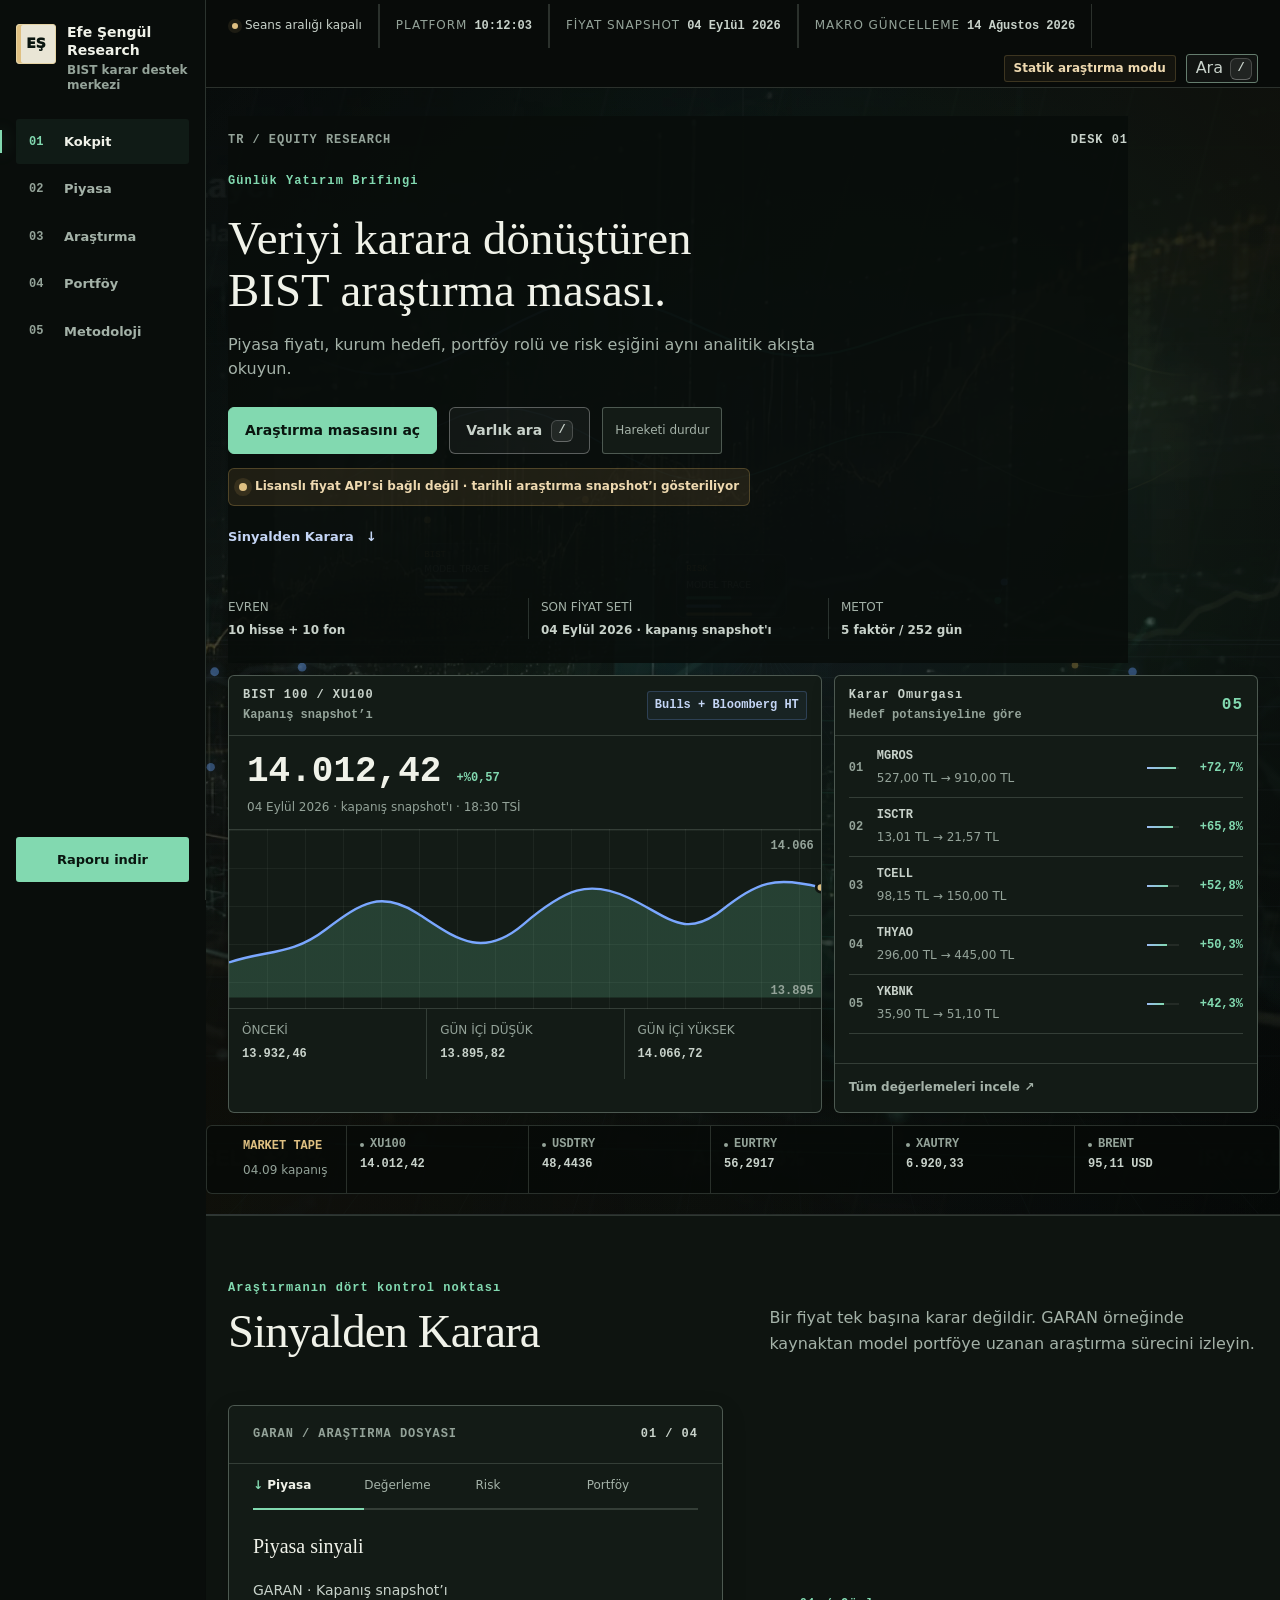
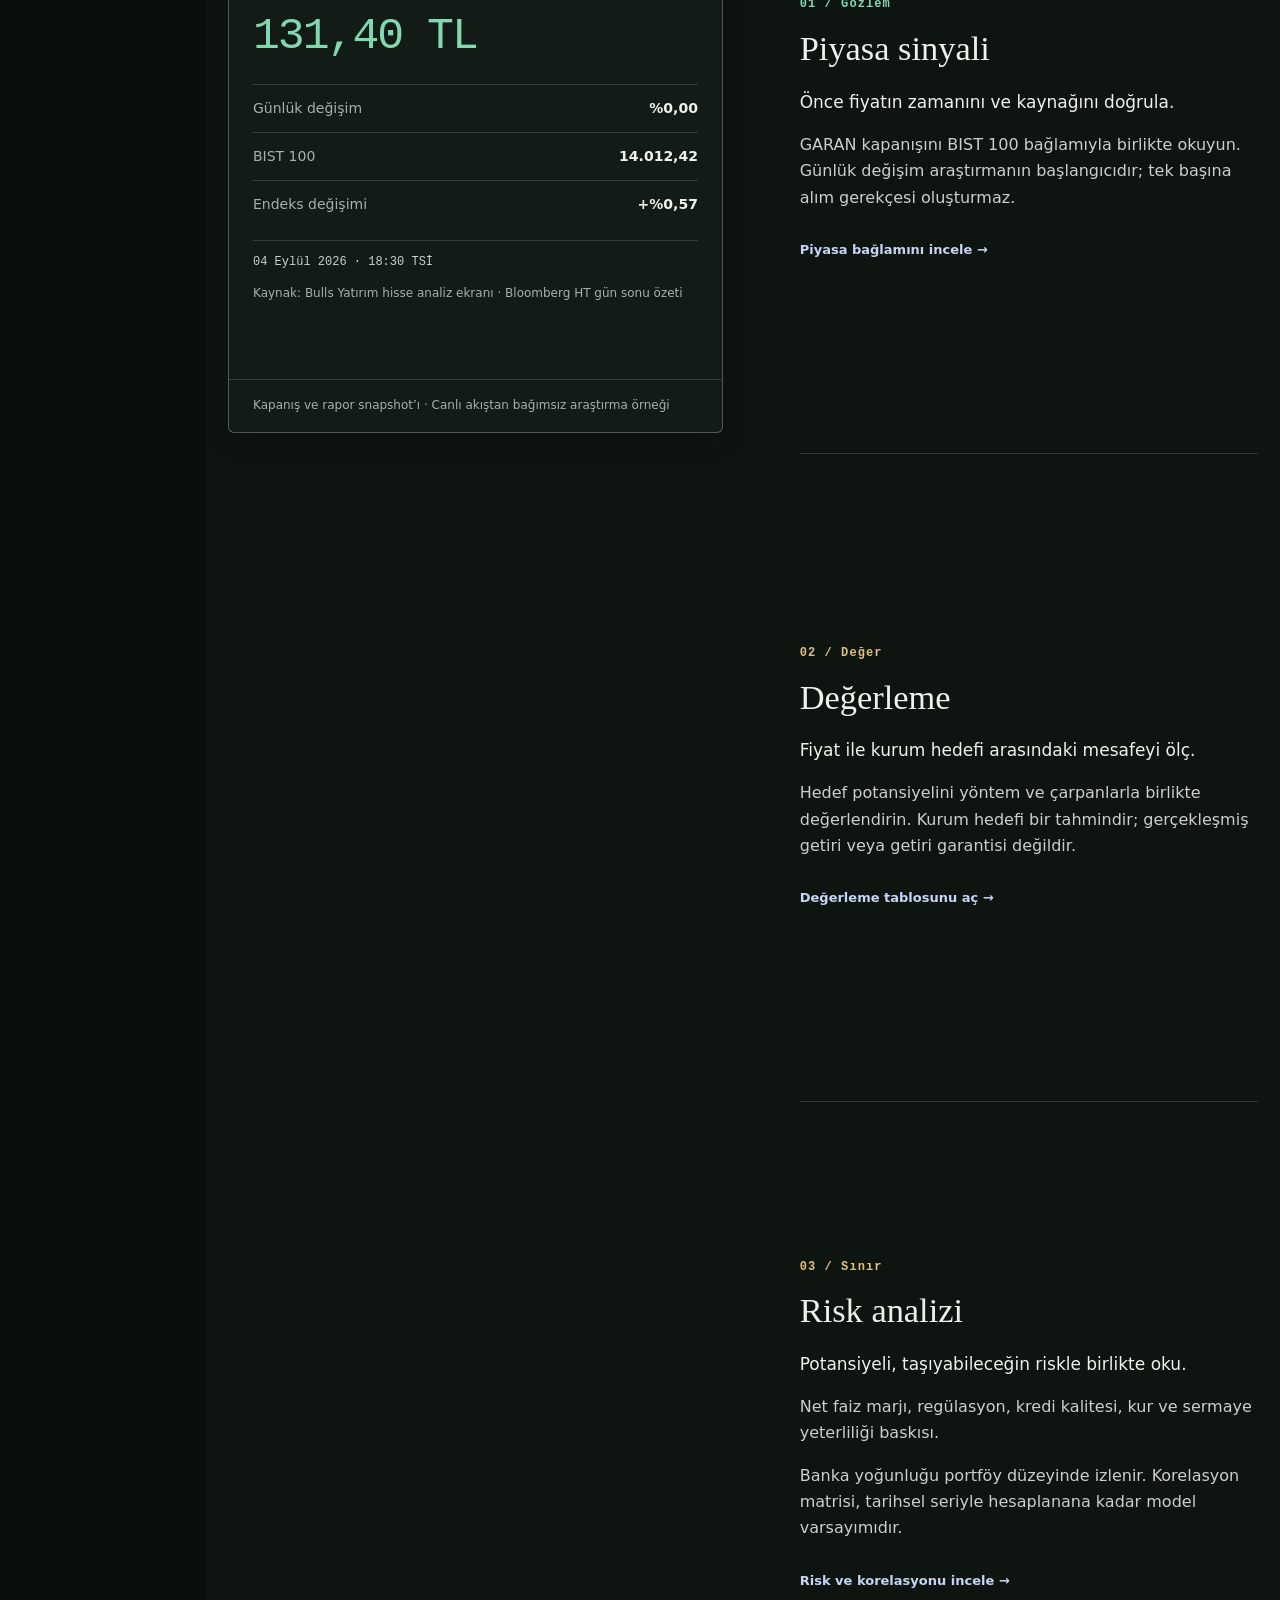
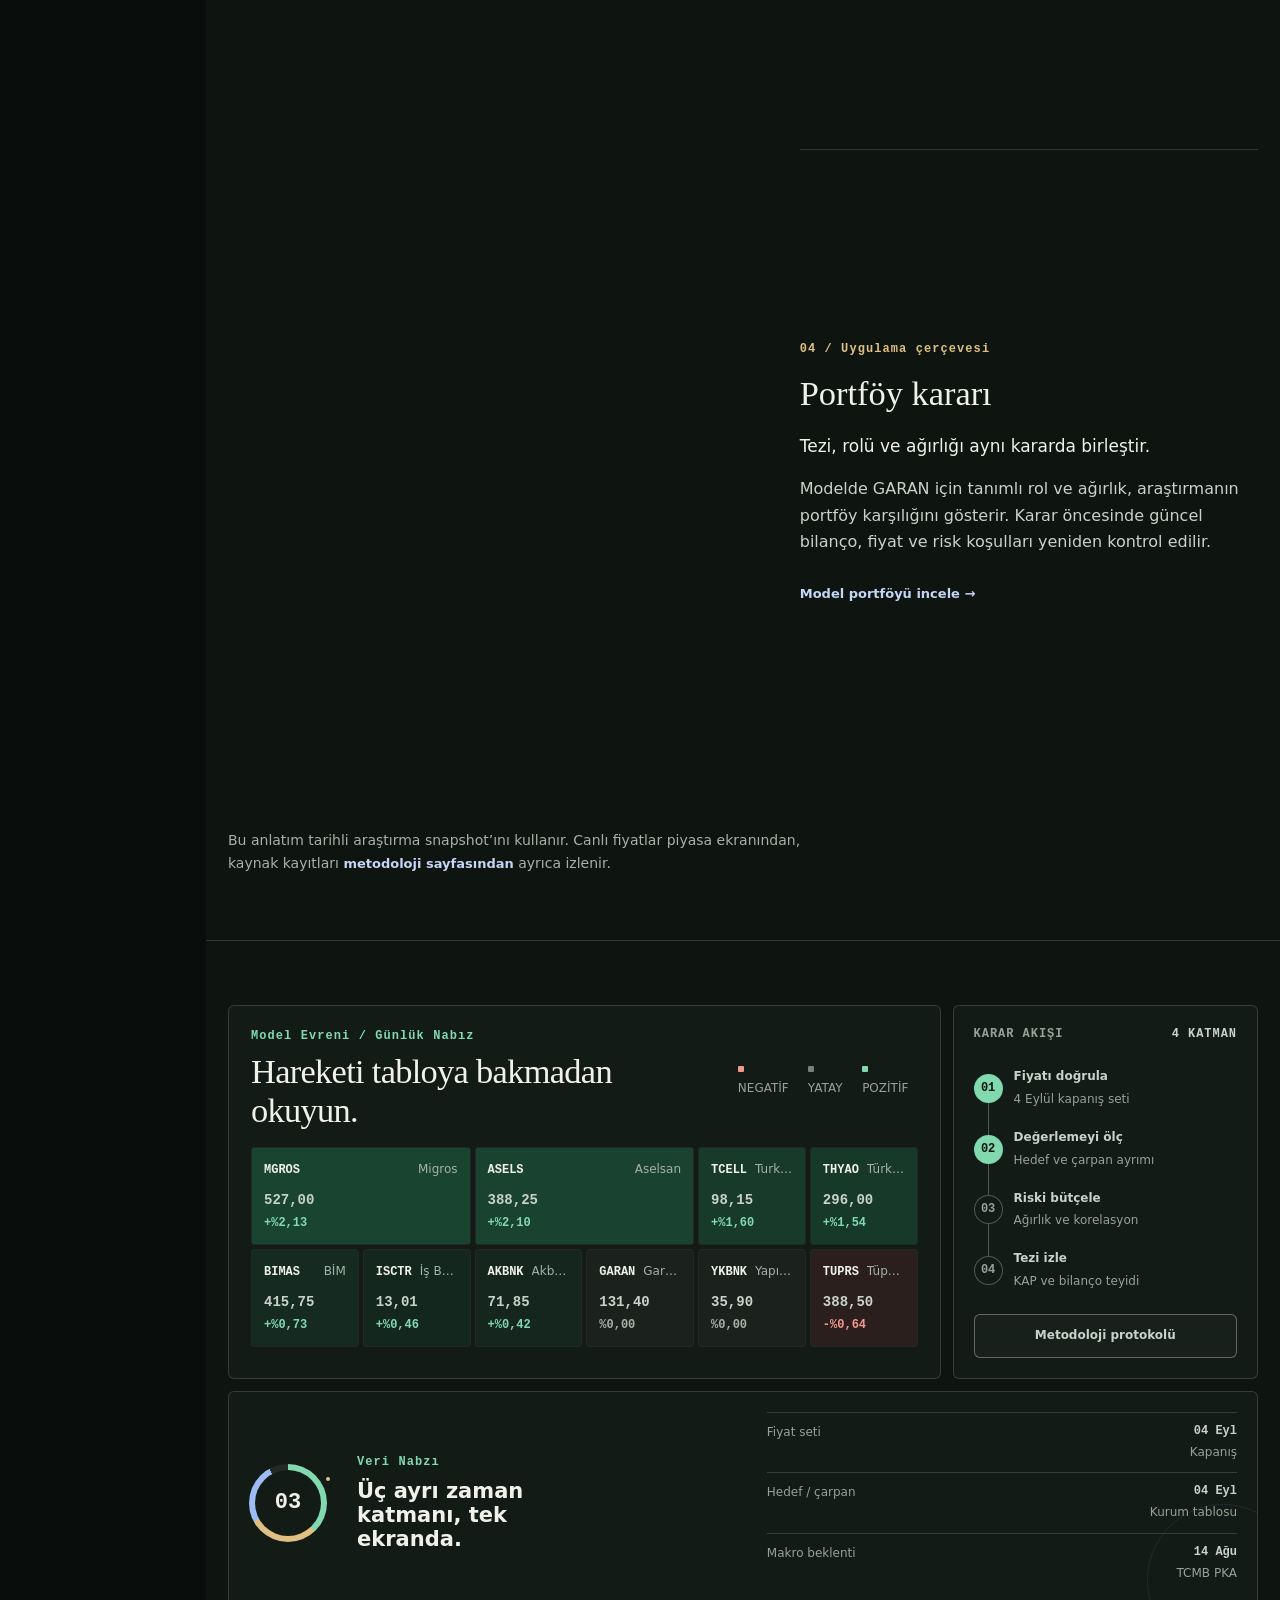
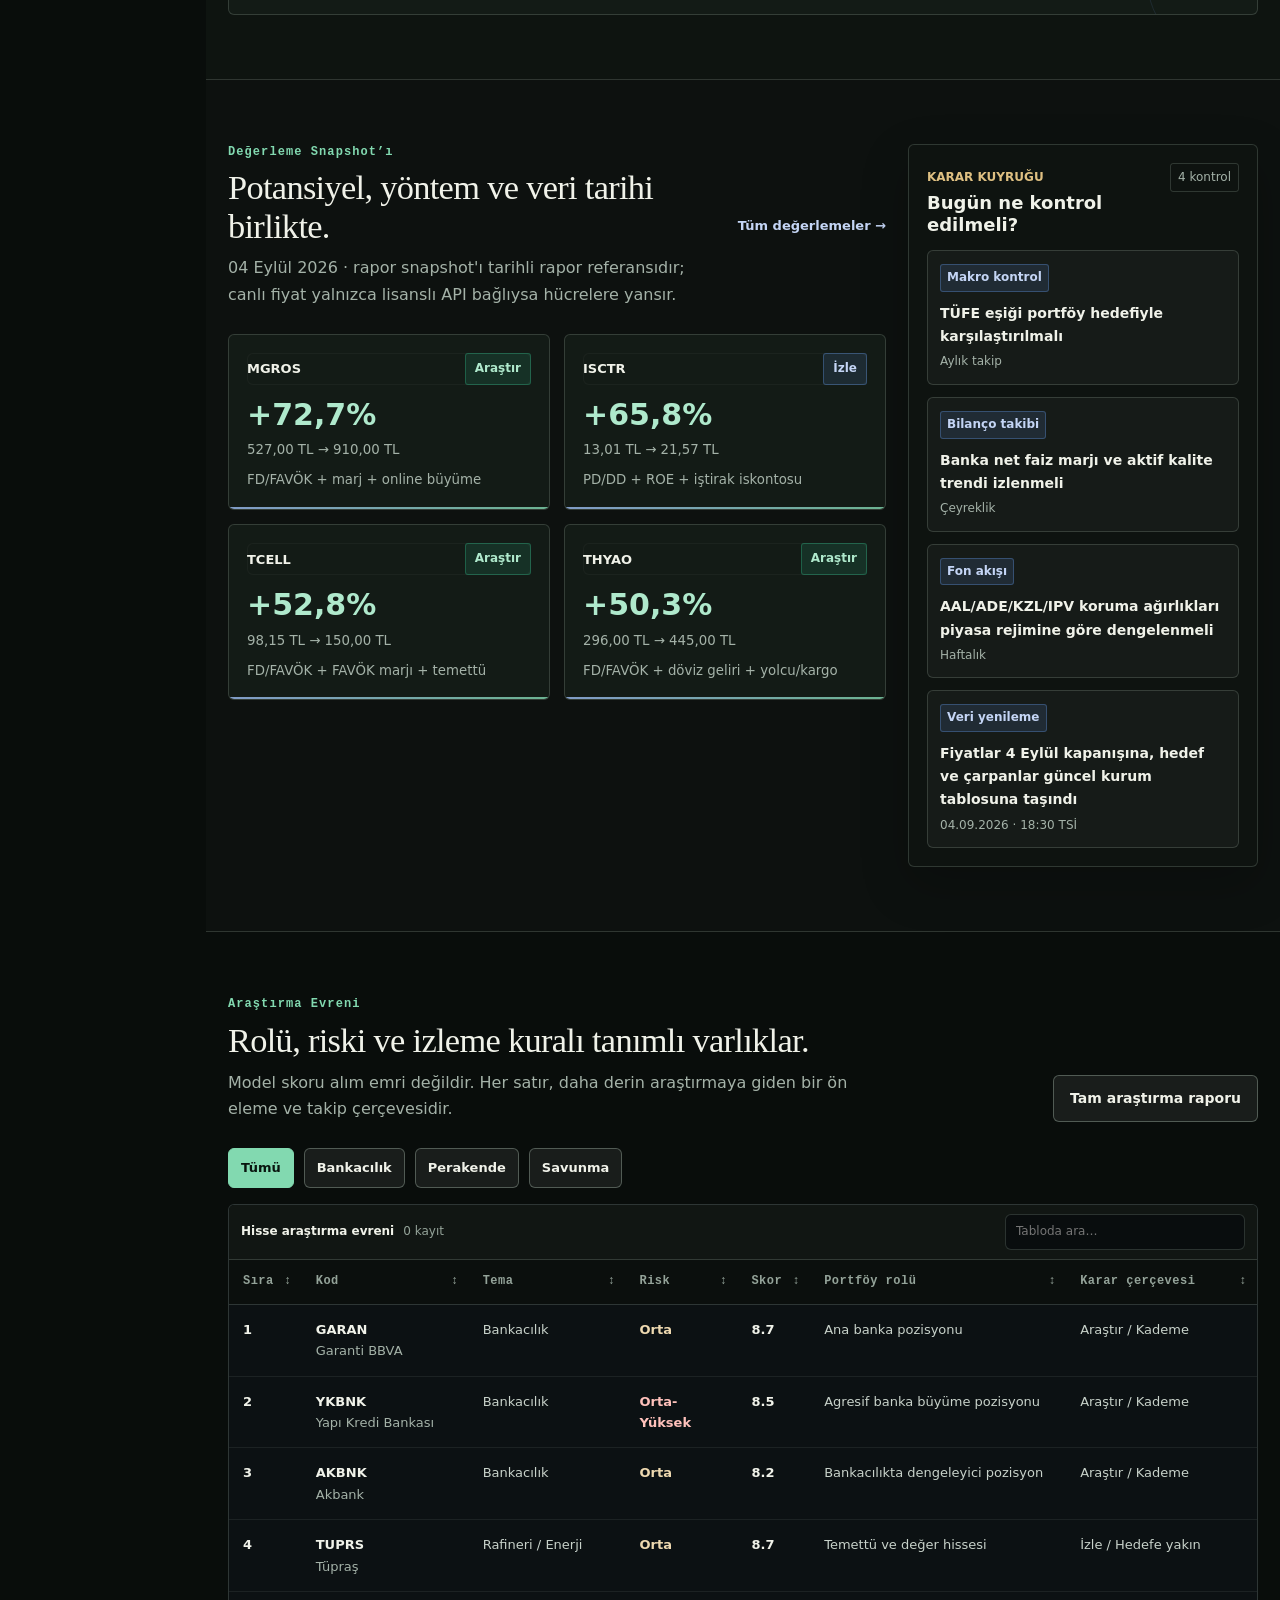
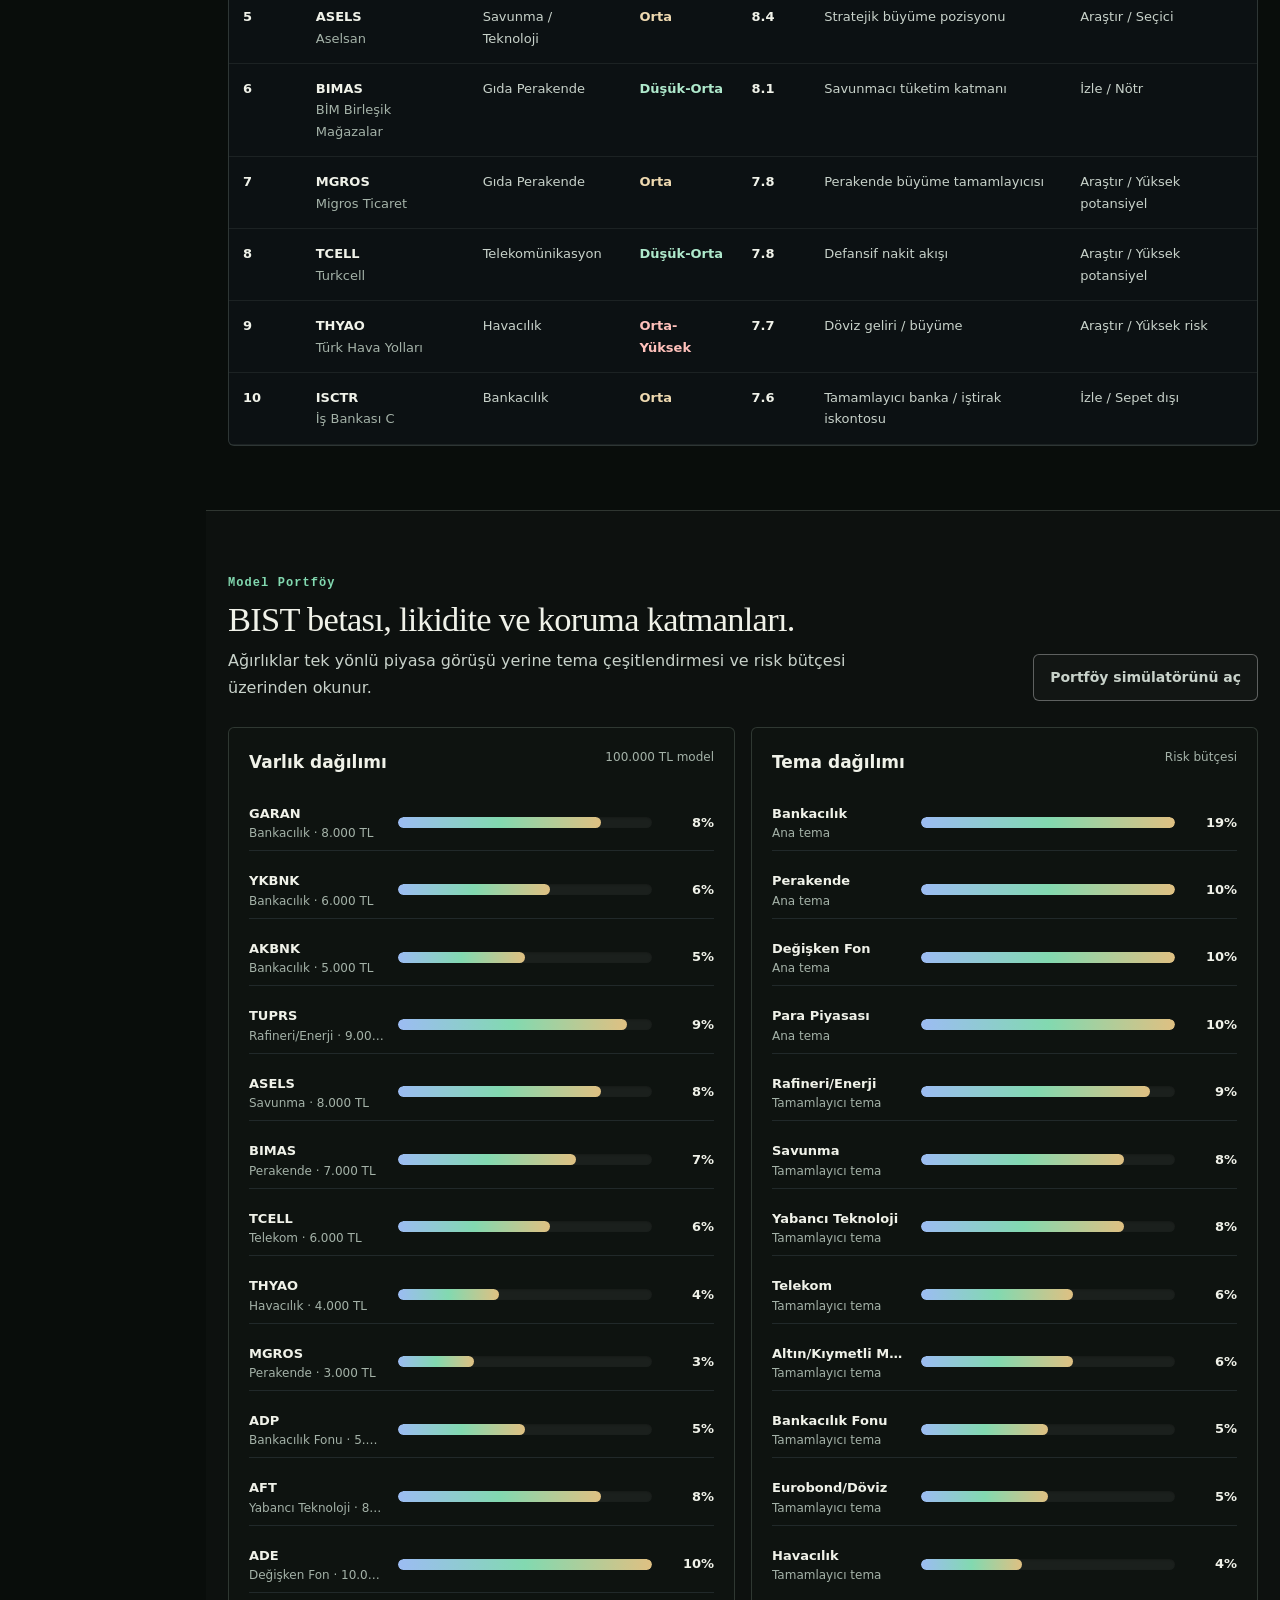
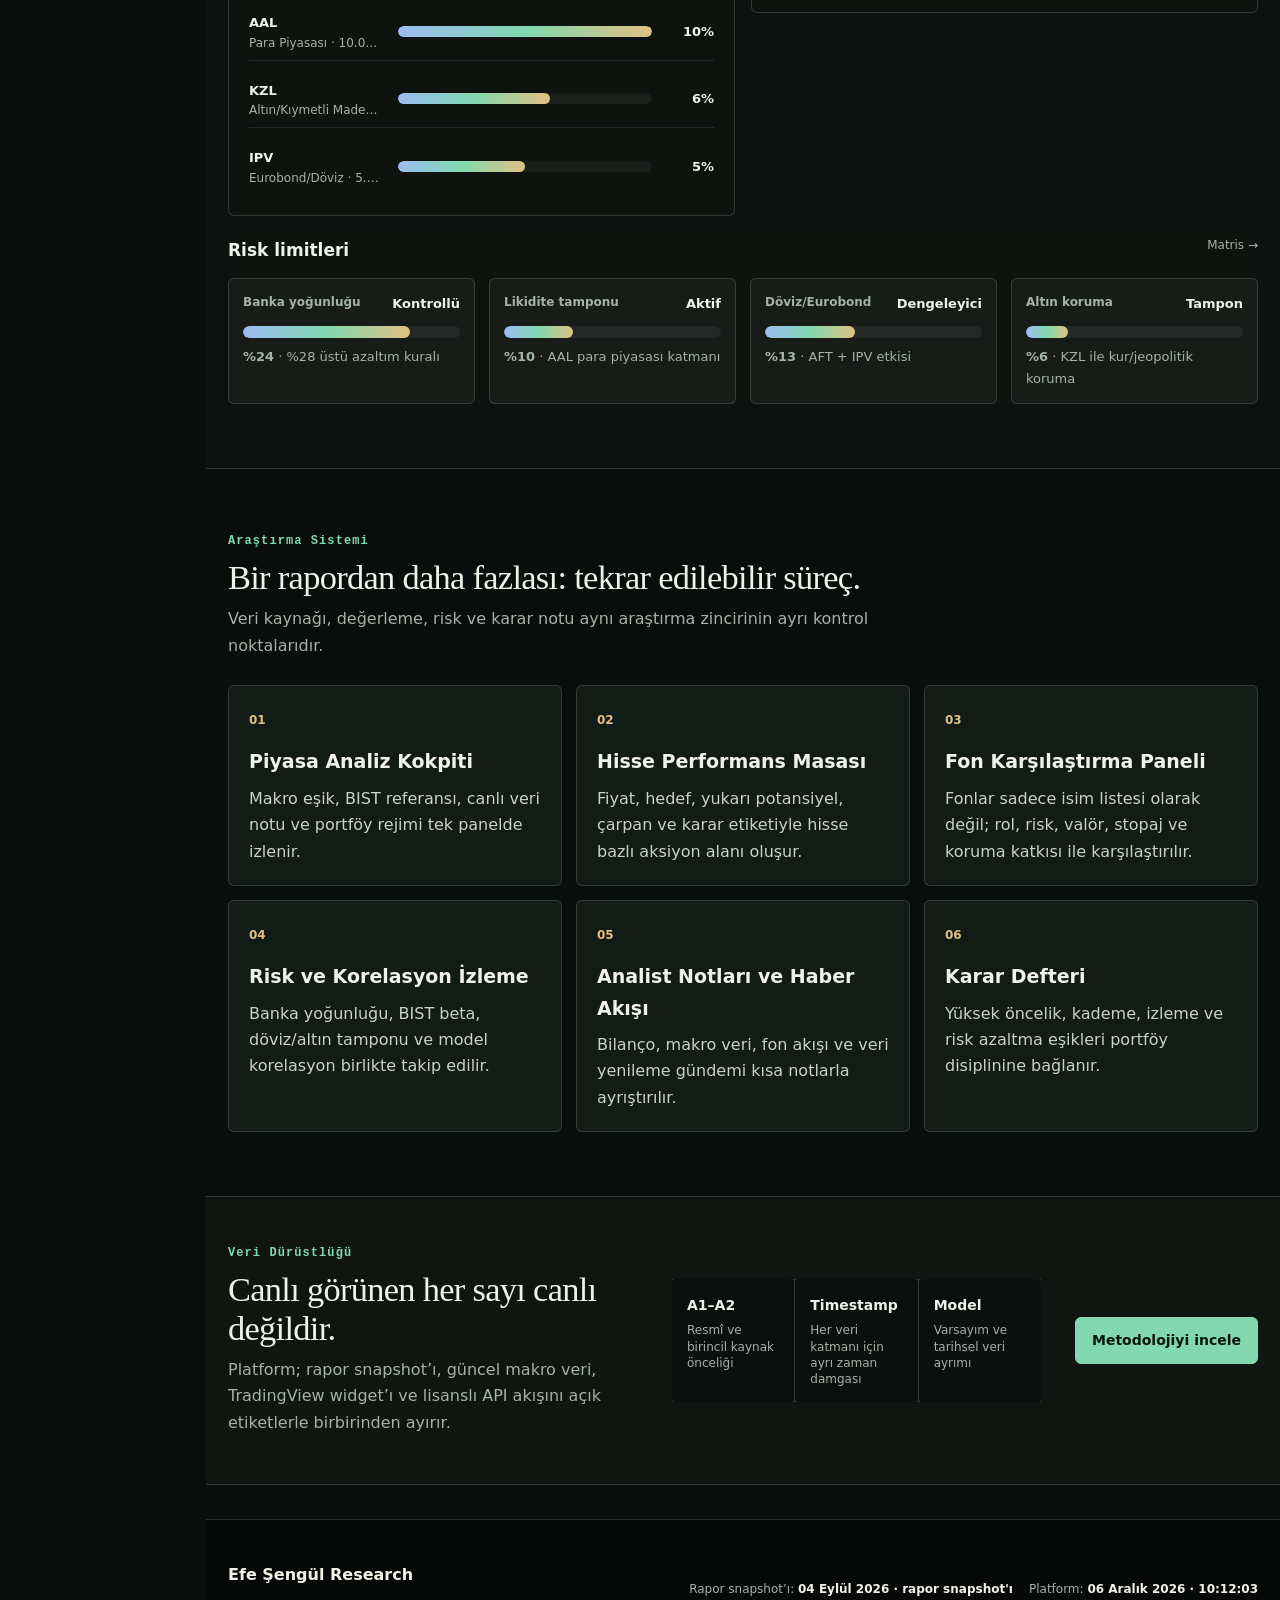
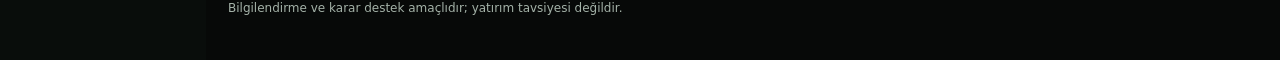
==== commit c0f5540c: "Faz 7 tamamlandı - Ortak hareket ve test yapılarını sadeleştir" ====
--- a/index.html
+++ b/index.html
@@ -7,13 +7,13 @@
   <title>Efe Şengül Research | BIST Karar Destek Merkezi</title>
   <meta name="description" content="BIST araştırma evreni, değerleme, model portföy, risk ve metodoloji katmanlarını tek analist çalışma alanında birleştiren karar destek platformu.">
   <link rel="icon" href="assets/img/logo.svg" type="image/svg+xml">
-  <link rel="stylesheet" href="assets/css/styles.css?v=3.6.0">
-  <link rel="stylesheet" href="assets/css/research-os.css?v=3.6.0">
-  <script defer src="assets/js/data.js?v=3.6.0"></script>
-  <script defer src="assets/js/finance-3d-background.js?v=3.6.0"></script>
-  <script defer src="assets/js/app.js?v=3.6.0"></script>
-  <script defer blocking="render" src="assets/js/platform-ui.js?v=3.6.0"></script>
-  <script defer src="assets/js/live-adapter.js?v=3.6.0"></script>
+  <link rel="stylesheet" href="assets/css/styles.css?v=3.7.0">
+  <link rel="stylesheet" href="assets/css/research-os.css?v=3.7.0">
+  <script defer src="assets/js/data.js?v=3.7.0"></script>
+  <script defer src="assets/js/finance-3d-background.js?v=3.7.0"></script>
+  <script defer src="assets/js/app.js?v=3.7.0"></script>
+  <script defer blocking="render" src="assets/js/platform-ui.js?v=3.7.0"></script>
+  <script defer src="assets/js/live-adapter.js?v=3.7.0"></script>
 <noscript><style>.nav-toggle,[data-open-search],.filters,.capital-control{display:none!important}@media(max-width:860px){.nav{position:relative}.links{position:static;display:flex;box-shadow:none}.nav-inner{flex-wrap:wrap}.links{flex-basis:100%}}</style></noscript>
 </head>
 <body data-page="home" data-scene="network">
--- a/assets/css/research-os.css
+++ b/assets/css/research-os.css
@@ -516,7 +516,6 @@
 .command-input-row,.command-meta,.command-result{border-color:var(--os-line)}
 .command-input-row:focus-within{box-shadow:inset 0 -2px 0 var(--color-focus)}
 .command-result:hover,.command-result.is-selected{background:rgba(114,214,166,.06)}
-.command-result:focus-visible{outline-offset:-3px}
 .result-code{border-radius:var(--radius-xs);color:var(--os-green);background:rgba(114,214,166,.08)}
 .icon-button{border-radius:var(--radius-xs)}
 
@@ -536,14 +535,13 @@
   outline:2px solid var(--color-focus);
   outline-offset:-3px;
 }
-.table-wrap:focus-visible{outline-offset:-3px}
+.command-result:focus-visible,.table-wrap:focus-visible,.table-sort:focus-visible{outline-offset:-3px}
 th.sortable{padding:0;cursor:default}
 th.sortable::after,th.sortable[data-sort]::after{content:none}
 .table-sort{position:relative;display:block;width:100%;min-height:44px;padding:13px 28px 13px 14px;border:0;background:transparent;color:inherit;text-align:inherit;font:inherit;letter-spacing:inherit;cursor:pointer}
 .table-sort::after{content:"↕";position:absolute;right:10px;color:var(--muted-2)}
 th[data-sort="asc"] .table-sort::after{content:"↑";color:var(--green)}
 th[data-sort="desc"] .table-sort::after{content:"↓";color:var(--green)}
-.table-sort:focus-visible{outline-offset:-3px}
 .table-tools{position:sticky;left:0;max-width:100%}
 .table-tools>div{flex-wrap:wrap}
 .table-tools b{white-space:normal}
@@ -670,7 +668,6 @@
 
 @media (prefers-reduced-motion:reduce){
   .os-line{stroke-dasharray:none}
-  .card:hover,.module-card:hover,.valuation-card:hover,.btn:hover,.btn.primary:hover{transform:none}
 }
 
 /* Phase 2: a static, complete narrative enhanced with one sticky evidence panel. */
@@ -782,7 +779,7 @@
 tbody tr:focus-within td,tbody tr:active td{background:var(--color-surface-high)}
 tbody tr:focus-within td:first-child{box-shadow:inset 3px 0 var(--color-reference)}
 th.sortable:focus-visible{outline:2px solid var(--color-reference);outline-offset:-3px}
-@media (hover:none),(pointer:coarse){
+@media (prefers-reduced-motion:reduce),(hover:none),(pointer:coarse){
   .card:hover,.module-card:hover,.valuation-card:hover,.btn:hover,.btn.primary:hover{transform:none}
 }
 @media (hover:hover) and (pointer:fine){
